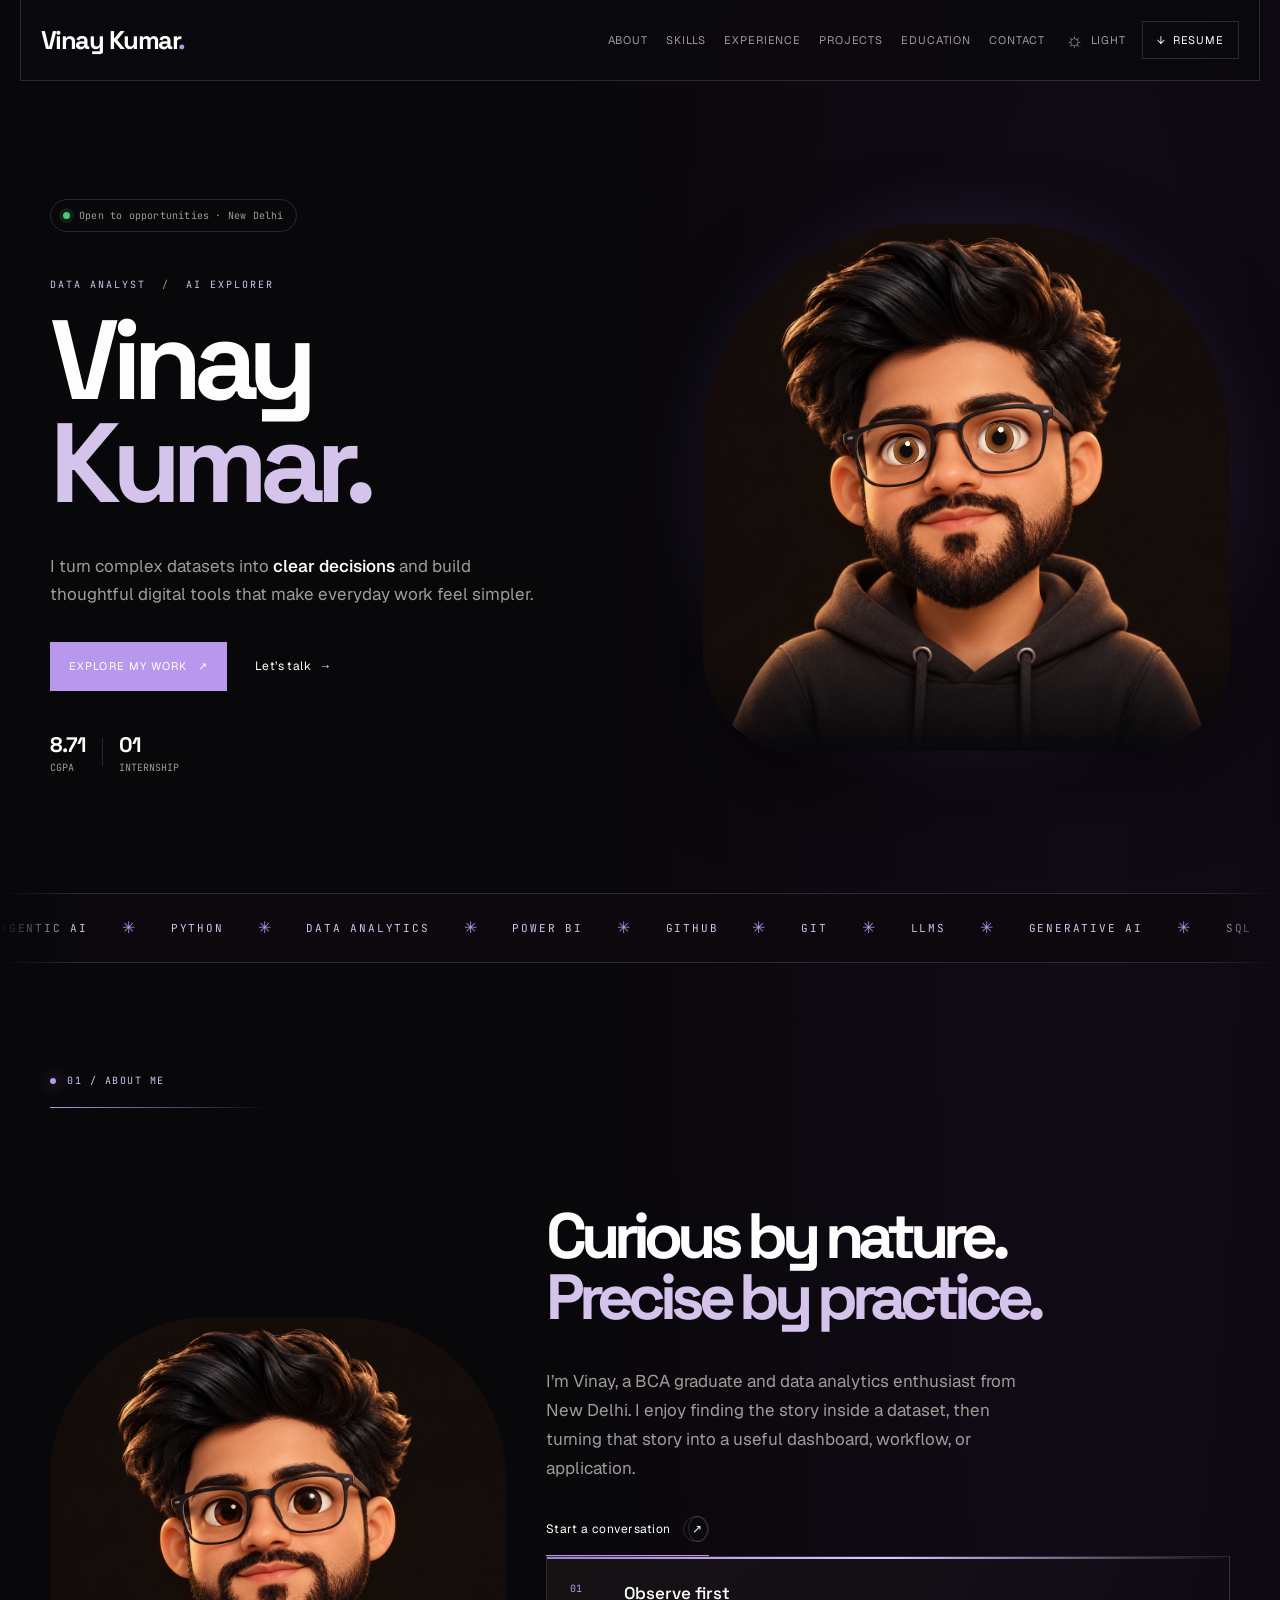
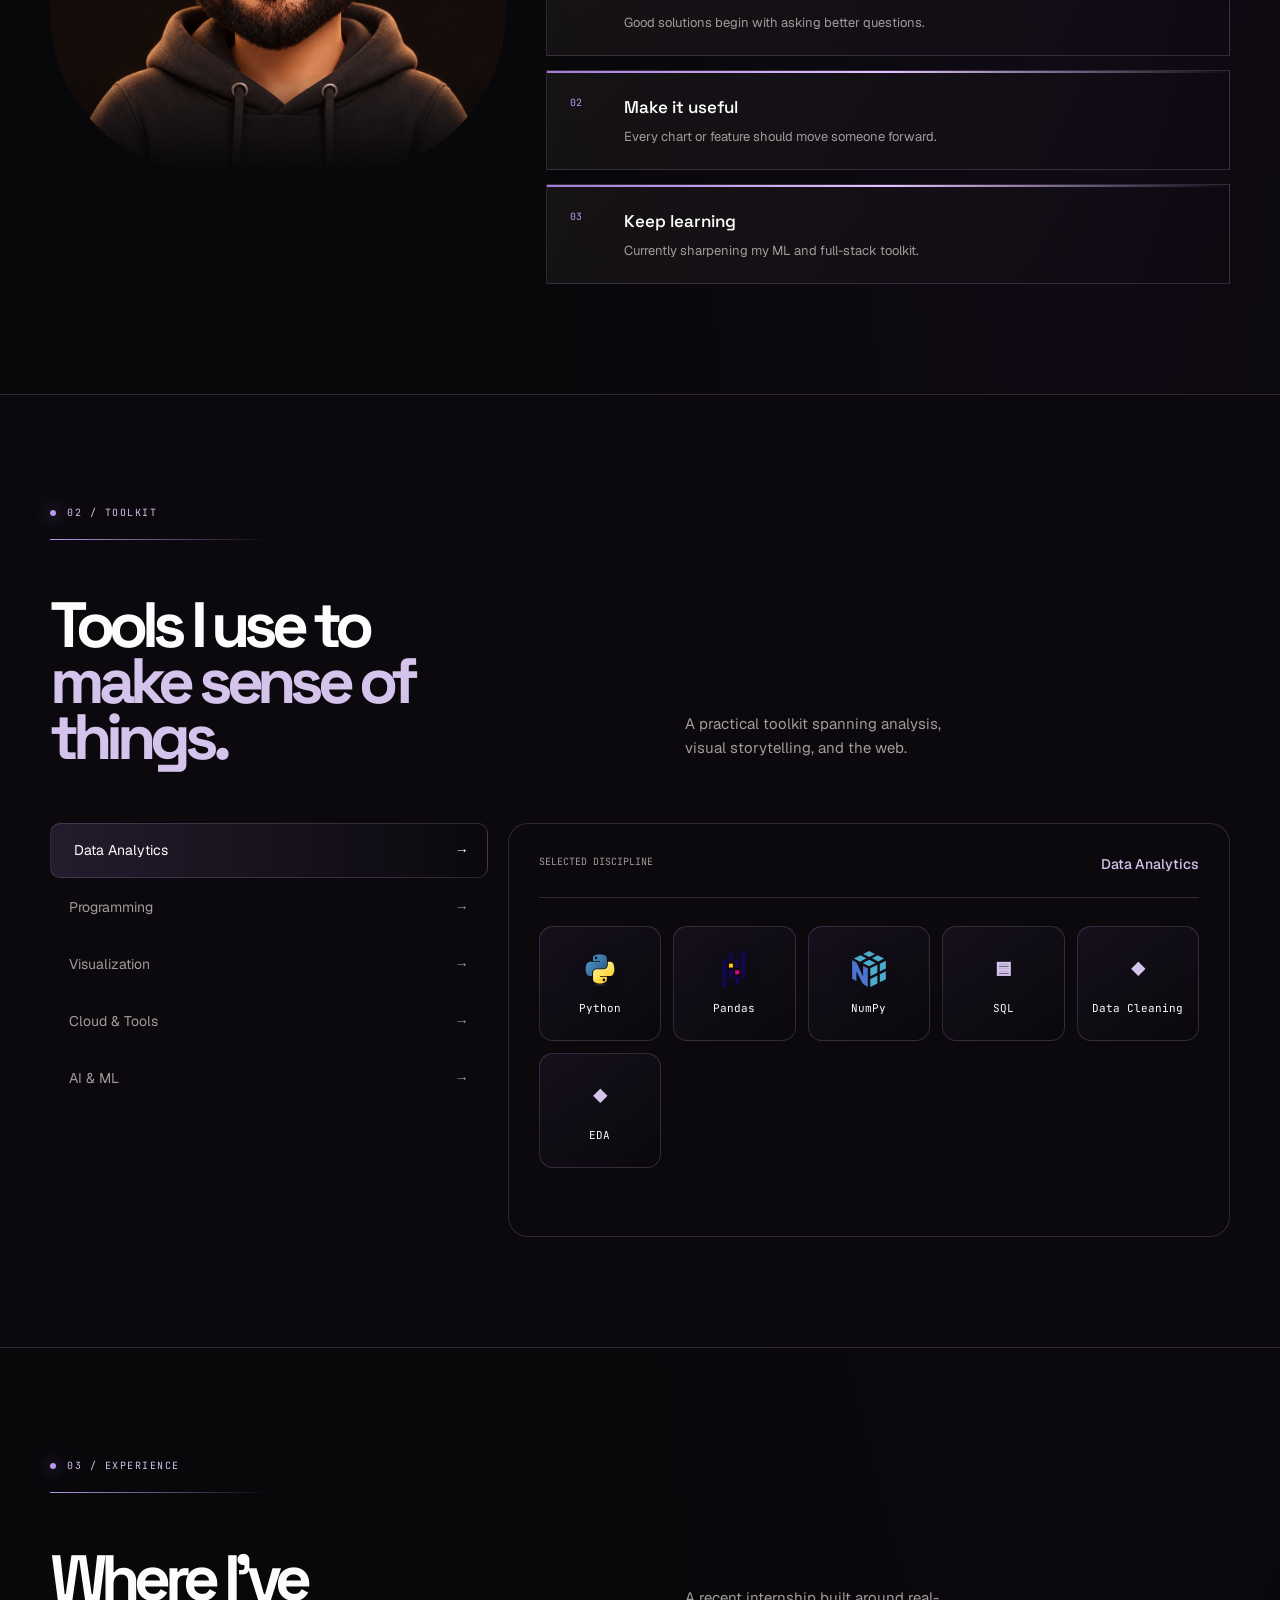
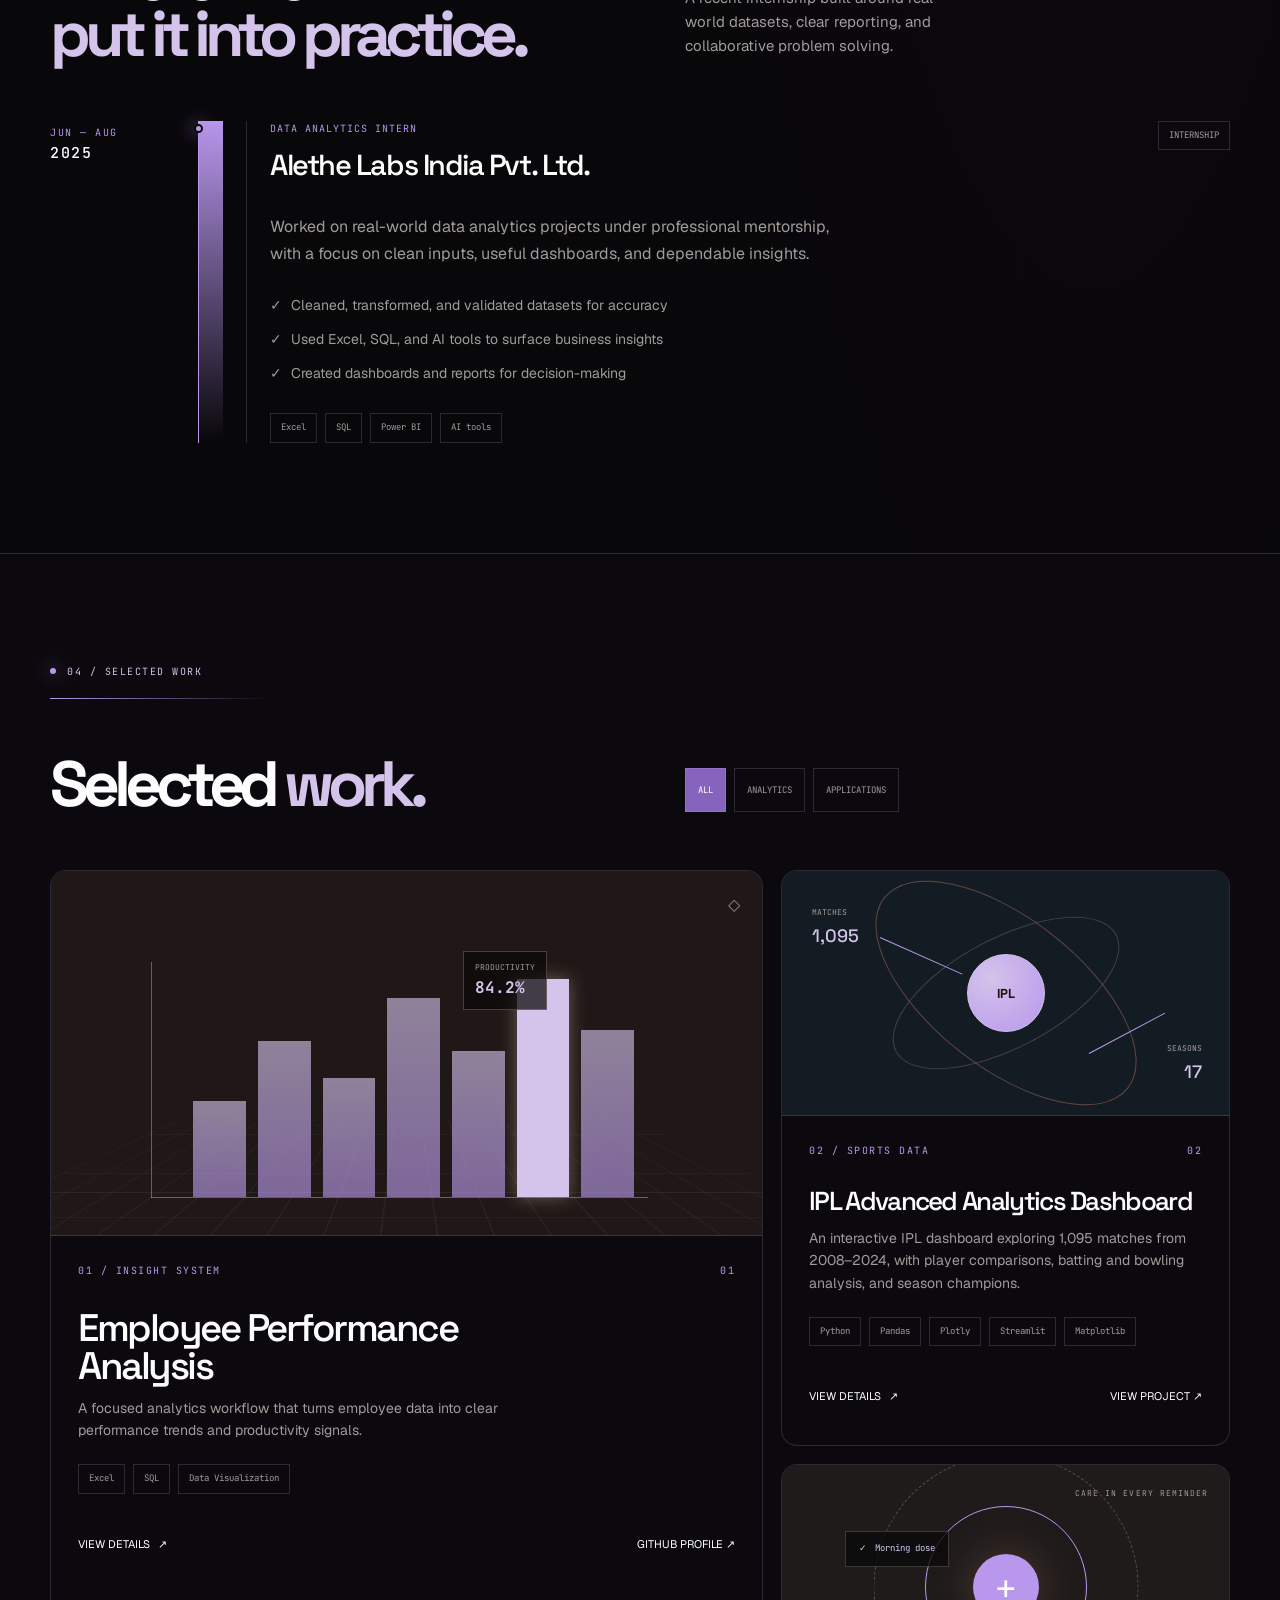
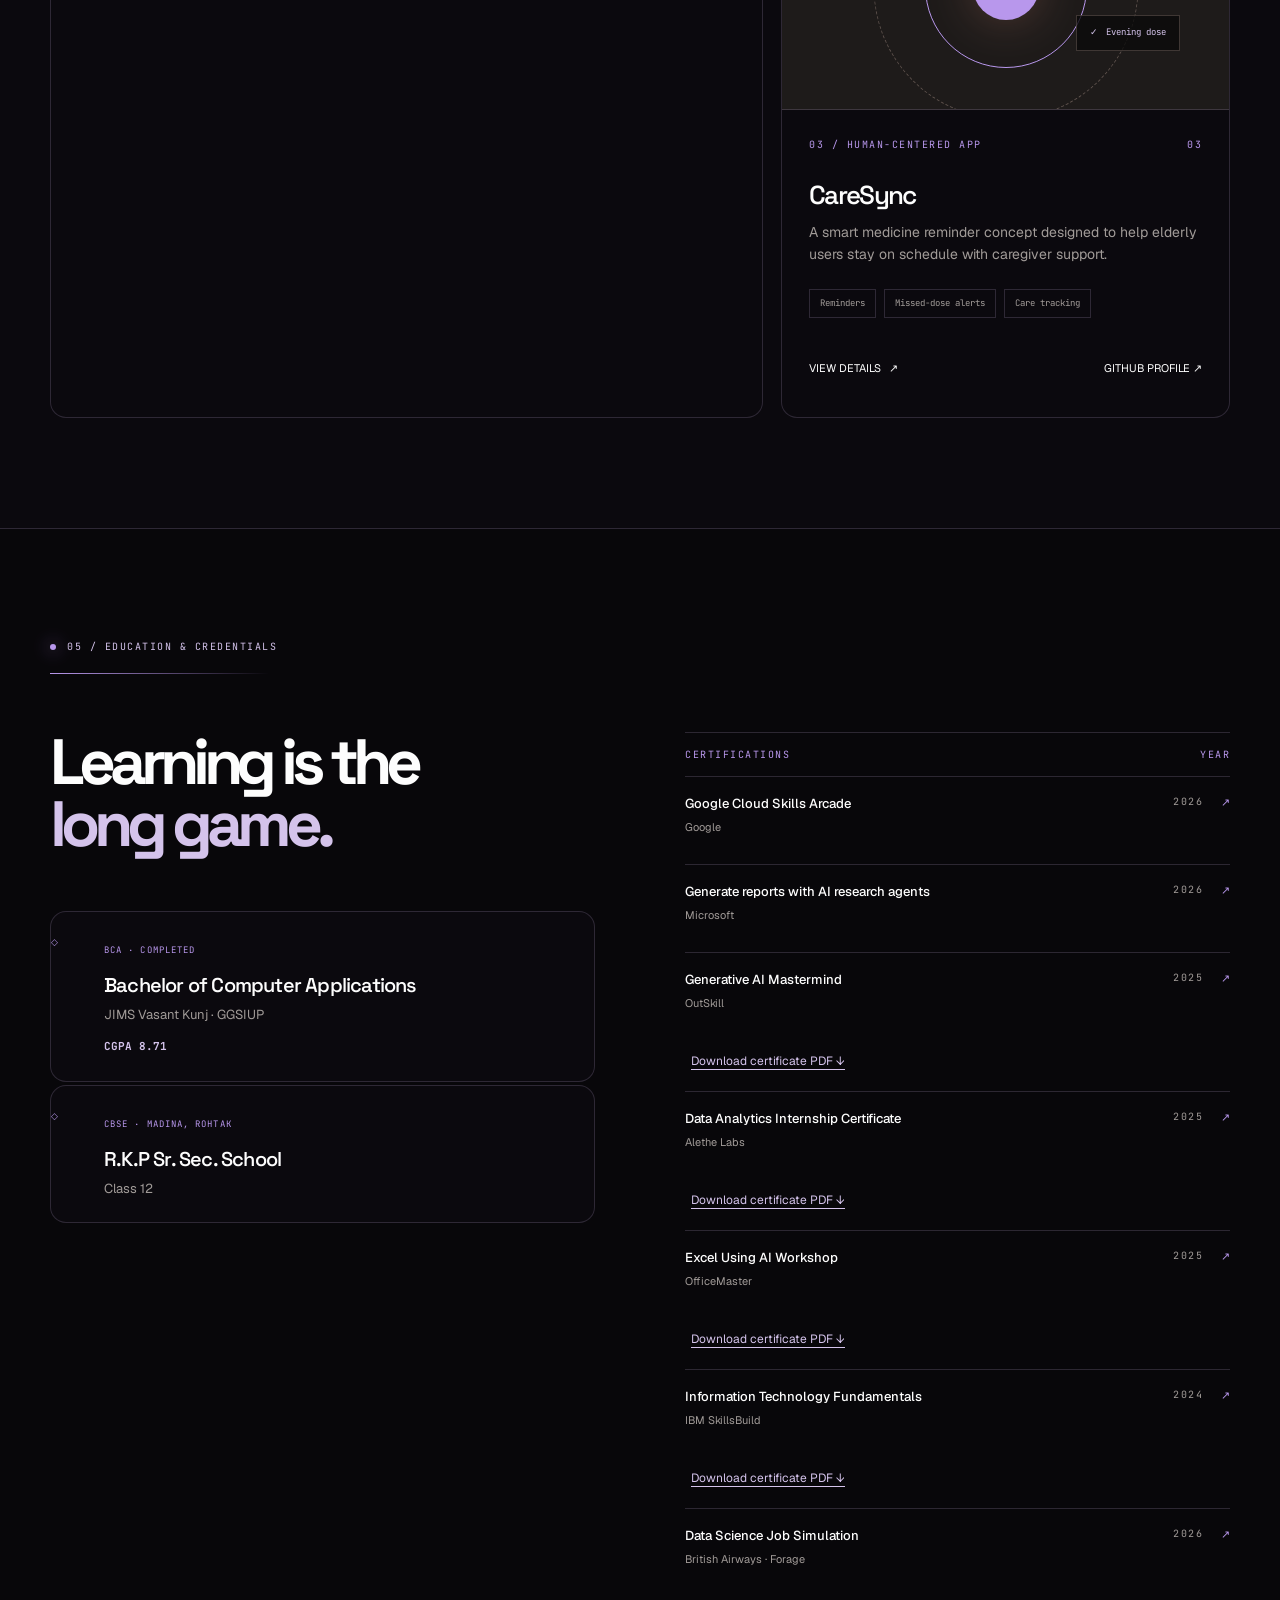
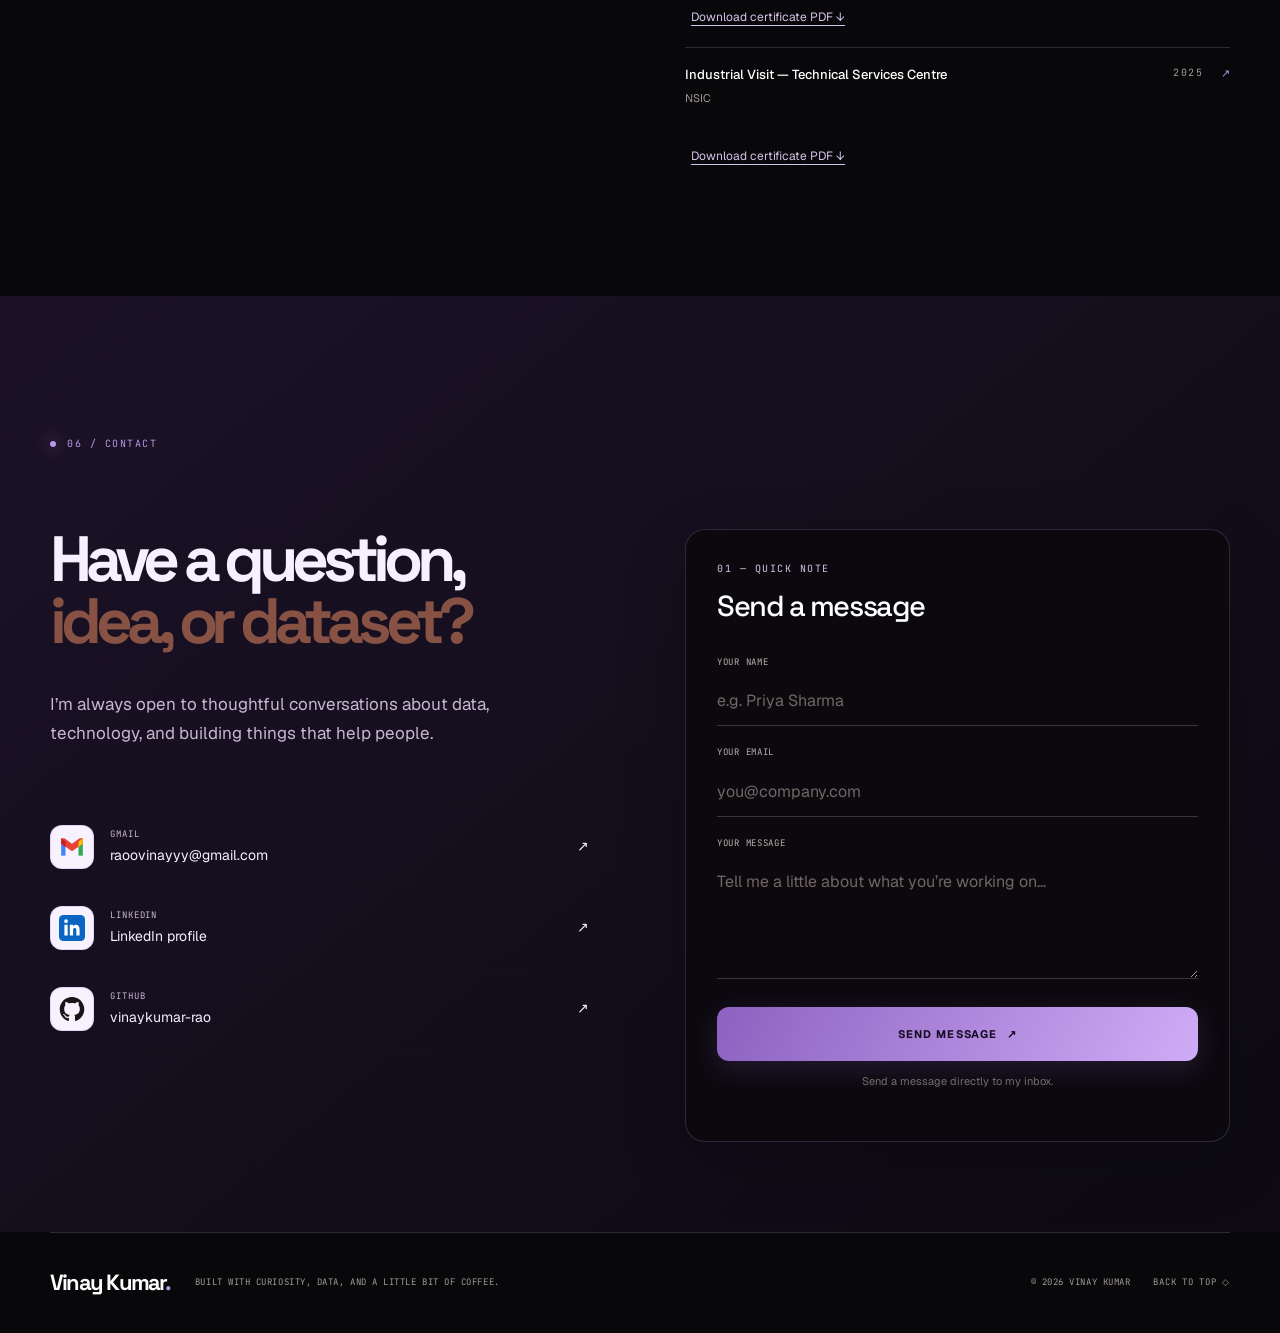
==== index.html @ 3eb0211f "Update resume link to new file name" ====
<!doctype html>
<html lang="en" class="dark">
  <head>
    <meta charset="utf-8" />
    <meta name="viewport" content="width=device-width,initial-scale=1" />
    <title>Vinay Kumar Portfolio</title>
    <meta property="og:title" content="Vinay Kumar Portfolio" />
    <meta property="og:site_name" content="Vinay Kumar Portfolio" />
   <meta
        name="description"
        content="Explore Vinay Kumar's portfolio, featuring data analytics projects, Python, Power BI, AI skills, certifications, and a completed BCA degree."
/>
<meta
  property="og:description"
  content="Explore Vinay Kumar's portfolio, featuring data analytics projects, Python, Power BI, AI skills, certifications, and a completed BCA degree."
/>
    <link rel="icon" href="assets/favicon.svg" type="image/svg+xml" />
    <link rel="stylesheet" href="styles.css" />
    <link rel="stylesheet" href="updates.css" />
    <script src="script.js" defer></script>
  <link rel="stylesheet" href="motion.css" /><script src="motion.js" defer></script></head>
  <body>
    <div class="portfolio-shell" data-testid="portfolio-page">
      <header class="site-header" data-testid="site-header">
        <button class="brand-mark" data-testid="brand-home-button" aria-label="Go to home">
          Vinay Kumar<span>.</span>
        </button>
        <nav class="desktop-nav" data-testid="primary-navigation" aria-label="Primary navigation">
          <button data-testid="nav-about-link">About</button
          ><button data-testid="nav-skills-link">Skills</button
          ><button data-testid="nav-experience-link">Experience</button
          ><button data-testid="nav-projects-link">Projects</button
          ><button data-testid="nav-education-link">Education</button
          ><button data-testid="nav-contact-link">Contact</button>
        </nav>
        <div class="header-actions" data-testid="header-actions">
          <button
            class="theme-toggle"
            data-testid="theme-toggle-button"
            aria-label="Toggle color theme"
          >
            <span size="16" aria-hidden="true">☼</span><span>Light</span></button
          ><a
            class="header-resume"
            href="assets/vinaykumarresume.pdf"
            target="_blank"
            rel="noreferrer"
            data-testid="header-resume-link"
            ><span size="15" aria-hidden="true">↓</span> Resume</a
          ><button
            class="mobile-menu-button"
            data-testid="mobile-menu-toggle"
            aria-label="Toggle menu"
          >
            <span aria-hidden="true">☰</span>
          </button>
        </div>
      </header>
      <main>
        <section id="home" class="hero-section page-container" data-testid="hero-section">
          <div class="hero-copy">
            <div class="availability-pill" data-testid="hero-availability-status">
              <span></span> Open to opportunities · New Delhi
            </div>
            <p class="hero-kicker" data-testid="hero-kicker">
              DATA ANALYST <span>/</span> AI EXPLORER
            </p>
            <h1 data-testid="hero-name-heading">Vinay<br /><em>Kumar.</em></h1>
            <p class="hero-intro" data-testid="hero-intro">
              I turn complex datasets into <strong>clear decisions</strong> and build thoughtful
              digital tools that make everyday work feel simpler.
            </p>
            <div class="hero-cta-row" data-testid="hero-actions">
              <button class="button button--accent" data-testid="hero-projects-button">
                Explore my work <span size="17" aria-hidden="true">↗</span></button
              ><button class="text-link" data-testid="hero-contact-button">
                Let’s talk <span size="16" aria-hidden="true">→</span>
              </button>
            </div>
            <div class="hero-proof" data-testid="hero-proof-points">
              <span><strong>8.71</strong> CGPA</span><i></i
              ><span><strong>01</strong> internship</span>
            </div>
          </div>
          <div class="hero-portrait-wrap" data-testid="hero-portrait-wrap">
            <div class="portrait-glow"></div>
            <div class="portrait-frame">
              <img
                src="assets/vinay-avatar.png"
                alt="Vinay Kumar, illustrated as a cap-free 3D avatar" fetchpriority="high" width="1254" height="1254"
                data-testid="hero-portrait-image"
              />
            </div>
            
          </div>
        </section>
        <div class="marquee-strip" aria-label="Skills" data-testid="capability-marquee">
          <div class="marquee-track"><div class="marquee-group"><span>Agentic AI</span><i aria-hidden="true">✳</i><span>Python</span><i aria-hidden="true">✳</i><span>Data Analytics</span><i aria-hidden="true">✳</i><span>Power BI</span><i aria-hidden="true">✳</i><span>GitHub</span><i aria-hidden="true">✳</i><span>Git</span><i aria-hidden="true">✳</i><span>LLMs</span><i aria-hidden="true">✳</i><span>Generative AI</span><i aria-hidden="true">✳</i><span>SQL</span><i aria-hidden="true">✳</i><span>Pandas</span><i aria-hidden="true">✳</i><span>NumPy</span><i aria-hidden="true">✳</i><span>Excel</span><i aria-hidden="true">✳</i><span>Machine Learning</span><i aria-hidden="true">✳</i><span>AI Automation</span><i aria-hidden="true">✳</i><span>JavaScript</span><i aria-hidden="true">✳</i></div><div class="marquee-group" aria-hidden="true"><span>Agentic AI</span><i aria-hidden="true">✳</i><span>Python</span><i aria-hidden="true">✳</i><span>Data Analytics</span><i aria-hidden="true">✳</i><span>Power BI</span><i aria-hidden="true">✳</i><span>GitHub</span><i aria-hidden="true">✳</i><span>Git</span><i aria-hidden="true">✳</i><span>LLMs</span><i aria-hidden="true">✳</i><span>Generative AI</span><i aria-hidden="true">✳</i><span>SQL</span><i aria-hidden="true">✳</i><span>Pandas</span><i aria-hidden="true">✳</i><span>NumPy</span><i aria-hidden="true">✳</i><span>Excel</span><i aria-hidden="true">✳</i><span>Machine Learning</span><i aria-hidden="true">✳</i><span>AI Automation</span><i aria-hidden="true">✳</i><span>JavaScript</span><i aria-hidden="true">✳</i></div></div>
        </div>
        <section id="about" class="content-section page-container" data-testid="about-section">
          <div class="section-label" data-testid="about-section-label">
            <span class="section-label__dot"></span><span>01 / About me</span>
          </div>
          <div class="about-avatar" aria-hidden="true"><img src="assets/vinay-avatar.png" alt="" loading="lazy" width="1254" height="1254" /></div><div class="about-layout">
            <div class="about-lead">
              <h2 data-testid="about-heading">
                Curious by nature.<br /><em>Precise by practice.</em>
              </h2>
              <p data-testid="about-summary">
                I’m Vinay, a BCA graduate and data analytics enthusiast from New Delhi. I enjoy
                finding the story inside a dataset, then turning that story into a useful dashboard,
                workflow, or application.
              </p>
              <button class="arrow-link" data-testid="about-contact-link">
                Start a conversation <span><span size="16" aria-hidden="true">↗</span></span>
              </button>
            </div>
            <div class="about-notes" data-testid="about-facts">
              <div class="note-card">
                <span>01</span><strong>Observe first</strong>
                <p>Good solutions begin with asking better questions.</p>
              </div>
              <div class="note-card">
                <span>02</span><strong>Make it useful</strong>
                <p>Every chart or feature should move someone forward.</p>
              </div>
              <div class="note-card">
                <span>03</span><strong>Keep learning</strong>
                <p>Currently sharpening my ML and full-stack toolkit.</p>
              </div>
            </div>
          </div>
        </section>
        <section id="skills" class="content-section skills-section" data-testid="skills-section">
          <div class="page-container">
            <div class="section-label" data-testid="skills-section-label">
              <span class="section-label__dot"></span><span>02 / Toolkit</span>
            </div>
            <div class="section-heading-row">
              <h2 data-testid="skills-heading">
                Tools I use to<br /><em>make sense of things.</em>
              </h2>
              <p data-testid="skills-description">
                A practical toolkit spanning analysis, visual storytelling, and the web.
              </p>
            </div>
            <div class="skills-layout">
              <div
                class="skill-tabs"
                role="tablist"
                aria-label="Skill categories"
                data-testid="skill-category-tabs"
              >
                <button
                  class="is-active"
                  data-testid="skill-tab-data-analytics"
                  role="tab"
                  aria-selected="true"
                >
                  Data Analytics<span size="15" aria-hidden="true">→</span></button
                ><button class="" data-testid="skill-tab-programming" role="tab">
                  Programming<span size="15" aria-hidden="true">→</span></button
                ><button class="" data-testid="skill-tab-visualization" role="tab">
                  Visualization<span size="15" aria-hidden="true">→</span></button
                ><button class="" data-testid="skill-tab-cloud-and-tools" role="tab">
                  Cloud & Tools<span size="15" aria-hidden="true">→</span></button
                ><button class="" data-testid="skill-tab-ai-and-ml" role="tab">
                  AI & ML<span size="15" aria-hidden="true">→</span>
                </button>
              </div>
              <div class="skill-cloud" data-testid="active-skill-list">
                <div class="skill-cloud__header">
                  <span>Selected discipline</span><strong>Data Analytics</strong>
                </div>
                <div class="skill-tags">
                  <span data-testid="skill-tag-python">Python</span
                  ><span data-testid="skill-tag-pandas">Pandas</span
                  ><span data-testid="skill-tag-numpy">NumPy</span
                  ><span data-testid="skill-tag-sql">SQL</span
                  ><span data-testid="skill-tag-data-cleaning">Data Cleaning</span
                  ><span data-testid="skill-tag-eda">EDA</span>
                </div>
              </div>
            </div>
          </div>
        </section>
        <section
          id="experience"
          class="content-section page-container"
          data-testid="experience-section"
        >
          <div class="section-label" data-testid="experience-section-label">
            <span class="section-label__dot"></span><span>03 / Experience</span>
          </div>
          <div class="section-heading-row">
            <h2 data-testid="experience-heading">Where I’ve<br /><em>put it into practice.</em></h2>
            <p data-testid="experience-description">
              A recent internship built around real-world datasets, clear reporting, and
              collaborative problem solving.
            </p>
          </div>
          <div class="experience-item" data-testid="experience-item">
            <div class="experience-date">JUN — AUG<br /><strong>2025</strong></div>
            <div class="experience-marker"><span></span></div>
            <div class="experience-content">
              <div class="experience-title">
                <div>
                  <p>Data Analytics Intern</p>
                  <h3 data-testid="experience-role">Alethe Labs India Pvt. Ltd.</h3>
                </div>
                <span class="experience-badge">Internship</span>
              </div>
              <p data-testid="experience-summary">
                Worked on real-world data analytics projects under professional mentorship, with a
                focus on clean inputs, useful dashboards, and dependable insights.
              </p>
              <ul data-testid="experience-highlights">
                <li>
                  <span size="15" aria-hidden="true">✓</span> Cleaned, transformed, and validated
                  datasets for accuracy
                </li>
                <li>
                  <span size="15" aria-hidden="true">✓</span> Used Excel, SQL, and AI tools to
                  surface business insights
                </li>
                <li>
                  <span size="15" aria-hidden="true">✓</span> Created dashboards and reports for
                  decision-making
                </li>
              </ul>
              <div class="tag-row" data-testid="experience-tools">
                <span>Excel</span><span>SQL</span><span>Power BI</span><span>AI tools</span>
              </div>
            </div>
          </div>
        </section>
        <section
          id="projects"
          class="content-section projects-section"
          data-testid="projects-section"
        >
          <div class="page-container">
            <div class="section-label" data-testid="projects-section-label">
              <span class="section-label__dot"></span><span>04 / Selected work</span>
            </div>
            <div class="section-heading-row">
              <h2 data-testid="projects-heading">Selected <em>work.</em></h2>
              <div
                class="filter-row"
                role="tablist"
                aria-label="Project filters"
                data-testid="project-filter-tabs"
              >
                <button
                  class="is-active"
                  data-testid="project-filter-all"
                  role="tab"
                  aria-selected="true"
                >
                  All</button
                ><button class="" data-testid="project-filter-analytics" role="tab">
                  Analytics</button
                ><button class="" data-testid="project-filter-applications" role="tab">
                  Applications
                </button>
              </div>
            </div>
            <div class="projects-grid">
              <article
                layout=""
                class="project-card project-card--employee project-card--featured"
                data-testid="project-card-01"
              >
                <div
                  class="project-visual project-visual--employee"
                  data-testid="employee-analysis-visual"
                >
                  <div class="visual-grid"></div>
                  <div class="visual-axis visual-axis--y"></div>
                  <div class="visual-axis visual-axis--x"></div>
                  <div class="bar-chart">
                    <i style="height: 42%" class=""></i><i style="height: 68%" class=""></i
                    ><i style="height: 52%" class=""></i><i style="height: 87%" class=""></i
                    ><i style="height: 64%" class=""></i
                    ><i style="height: 95%" class="is-active"></i
                    ><i style="height: 73%" class=""></i>
                  </div>
                  <div class="visual-tooltip"><span>productivity</span><strong>84.2%</strong></div>
                  <span class="visual-corner-icon" aria-hidden="true">◇</span>
                </div>
                <div class="project-content">
                  <div class="project-meta"><span>01 / INSIGHT SYSTEM</span><span>01</span></div>
                  <h3 data-testid="project-title-01">Employee Performance Analysis</h3>
                  <p data-testid="project-description-01">
                    A focused analytics workflow that turns employee data into clear performance
                    trends and productivity signals.
                  </p>
                  <div class="tag-row" data-testid="project-tags-01">
                    <span>Excel</span><span>SQL</span><span>Data Visualization</span>
                  </div>
                  <div class="project-actions">
                    <button class="project-link" data-testid="project-details-button-01">
                      View details <span size="16" aria-hidden="true">↗</span></button
                    ><a
                      class="project-link"
                      href="https://github.com/vinaykumar-raoin"
                      target="_blank"
                      rel="noopener noreferrer"
                      >GitHub profile ↗</a
                    >
                  </div>
                </div>
              </article>
              <article
                layout=""
                class="project-card project-card--ipl"
                data-testid="project-card-02"
              >
                <div class="project-visual project-visual--ipl" data-testid="ipl-dashboard-visual">
                  <div class="ipl-orbit ipl-orbit--one"></div>
                  <div class="ipl-orbit ipl-orbit--two"></div>
                  <div class="ipl-ball">IPL</div>
                  <div class="ipl-stat ipl-stat--top">
                    <span>MATCHES</span><b>1,095</b>
                  </div>
                  <div class="ipl-stat ipl-stat--bottom">
                    <span>SEASONS</span><b>17</b>
                  </div>
                  <span class="ipl-line ipl-line--one"></span
                  ><span class="ipl-line ipl-line--two"></span>
                </div>
                <div class="project-content">
                  <div class="project-meta"><span>02 / SPORTS DATA</span><span>02</span></div>
                  <h3 data-testid="project-title-02">IPL Advanced Analytics Dashboard</h3>
                                    <p data-testid="project-description-02">
                    An interactive IPL dashboard exploring 1,095 matches from
                    2008–2024, with player comparisons, batting and bowling
                    analysis, and season champions.
                  </p>
                  <div class="tag-row" data-testid="project-tags-02">
                    <span>Python</span>
                    <span>Pandas</span>
                    <span>Plotly</span>
                    <span>Streamlit</span>
                    <span>Matplotlib</span>
                  </div>
                  <div class="project-actions">
                    <button
                      class="project-link"
                      data-testid="project-details-button-02"
                    >
                      View details <span aria-hidden="true">↗</span>
                    </button>
                    <a
                      class="project-link"
                      href="https://ipl-analytic-dashboard-jdwd7dmq5ppybnrnmfynfp.streamlit.app/"
                      target="_blank"
                      rel="noopener noreferrer"
                    >
                      View project ↗
                    </a>
                  </div>
                  </div>
              </article>
              <article
                layout=""
                class="project-card project-card--caresync"
                data-testid="project-card-03"
              >
                <div class="project-visual project-visual--caresync" data-testid="caresync-visual">
                  <div class="care-ring care-ring--outer"></div>
                  <div class="care-ring care-ring--inner"></div>
                  <div class="care-pill">
                    <span size="18" strokeWidth="3" aria-hidden="true">✓</span
                    ><span>Morning dose</span>
                  </div>
                  <div class="care-pill care-pill--second">
                    <span size="18" strokeWidth="3" aria-hidden="true">✓</span
                    ><span>Evening dose</span>
                  </div>
                  <div class="care-heart">+</div>
                  <span class="care-caption">care in every reminder</span>
                </div>
                <div class="project-content">
                  <div class="project-meta">
                    <span>03 / HUMAN-CENTERED APP</span><span>03</span>
                  </div>
                  <h3 data-testid="project-title-03">CareSync</h3>
                  <p data-testid="project-description-03">
                    A smart medicine reminder concept designed to help elderly users stay on
                    schedule with caregiver support.
                  </p>
                  <div class="tag-row" data-testid="project-tags-03">
                    <span>Reminders</span><span>Missed-dose alerts</span><span>Care tracking</span>
                  </div>
                  <div class="project-actions">
                    <button class="project-link" data-testid="project-details-button-03">
                      View details <span size="16" aria-hidden="true">↗</span></button
                    ><a
                      class="project-link"
                      href="https://github.com/vinaykumar-raoin"
                      target="_blank"
                      rel="noopener noreferrer"
                      >GitHub profile ↗</a
                    >
                  </div>
                </div>
              </article>
            </div>
          </div>
        </section>
        <section
          id="education"
          class="content-section page-container"
          data-testid="education-section"
        >
          <div class="section-label" data-testid="education-section-label">
            <span class="section-label__dot"></span><span>05 / Education & credentials</span>
          </div>
          <div class="education-layout">
            <div>
              <h2 data-testid="education-heading">Learning is the<br /><em>long game.</em></h2>
              <div class="education-card" data-testid="education-card">
                <span size="25" aria-hidden="true">◇</span>
                <div>
                  <span>BCA · COMPLETED</span>
                  <h3>Bachelor of Computer Applications</h3>
                  <p>JIMS Vasant Kunj · GGSIUP</p>
                  <strong>CGPA 8.71</strong>
                </div>
              </div>
              <div class="education-card education-card--school" data-testid="school-card">
                <span size="20" aria-hidden="true">◇</span>
                <div>
                  <span>CBSE · MADINA, ROHTAK</span>
                  <h3>R.K.P Sr. Sec. School</h3>
                  <p>Class 12</p>
                </div>
              </div>
            </div>
            <div class="certifications" data-testid="certifications-list">
              <div class="certifications-heading"><span>Certifications</span><span>Year</span></div>
              <a
                class="certification-row"
                data-testid="certification-2026-google-cloud-skills-arcade"
                href="https://www.skills.google/public_profiles/336349b6-4f80-4316-b5c3-5b4c0ec5d795/badges/24257101"
                target="_blank"
                rel="noopener noreferrer"
                ><div><strong>Google Cloud Skills Arcade</strong><span>Google</span></div>
                <time>2026</time><span aria-hidden="true">↗</span></a
              ><a
                class="certification-row"
                data-testid="certification-2026-generate-reports-with-ai-research-agents"
                href="https://learn.microsoft.com/api/credentials/share/en-in/VinayKumar-0509/11AA3CEFEB3701FB?sharingId=68BECC2D4AD1C259"
                target="_blank"
                rel="noopener noreferrer"
                ><div>
                  <strong>Generate reports with AI research agents</strong><span>Microsoft</span>
                </div>
                <time>2026</time><span aria-hidden="true">↗</span></a
              ><a
                class="certification-row"
                data-testid="certification-2025-generative-ai-mastermind"
                href="assets/generative-ai.pdf"
                target="_blank"
                rel="noopener noreferrer"
                ><div><strong>Generative AI Mastermind</strong><span>OutSkill</span></div>
                <time>2025</time><span aria-hidden="true">↗</span></a
              ><a
                class="certification-row"
                data-testid="certification-2025-data-analytics-internship-certificate"
                href="assets/alethe-labs-internship.pdf"
                target="_blank"
                rel="noopener noreferrer"
                ><div>
                  <strong>Data Analytics Internship Certificate</strong><span>Alethe Labs</span>
                </div>
                <time>2025</time><span aria-hidden="true">↗</span></a
              ><a
                class="certification-row"
                data-testid="certification-2025-excel-using-ai-workshop"
                href="assets/excel-using-ai.pdf"
                target="_blank"
                rel="noopener noreferrer"
                ><div><strong>Excel Using AI Workshop</strong><span>OfficeMaster</span></div>
                <time>2025</time><span aria-hidden="true">↗</span></a
              ><a
                class="certification-row"
                data-testid="certification-2024-information-technology-fundamentals"
                href="assets/ibm-it-fundamentals.pdf"
                target="_blank"
                rel="noopener noreferrer"
                ><div>
                  <strong>Information Technology Fundamentals</strong><span>IBM SkillsBuild</span>
                </div>
                <time>2024</time><span aria-hidden="true">↗</span></a
              ><a
                class="certification-row"
                href="assets/british-airways.pdf"
                target="_blank"
                rel="noopener noreferrer"
                ><div>
                  <strong>Data Science Job Simulation</strong><span>British Airways · Forage</span>
                </div>
                <time>2026</time><span aria-hidden="true">↗</span></a
              ><a
                class="certification-row"
                href="assets/nsic-industrial-visit.pdf"
                target="_blank"
                rel="noopener noreferrer"
                ><div>
                  <strong>Industrial Visit — Technical Services Centre</strong><span>NSIC</span>
                </div>
                <time>2025</time><span aria-hidden="true">↗</span></a
              >
            </div>
          </div>
        </section>
        <section id="contact" class="contact-section" data-testid="contact-section">
          <div class="page-container">
            <div class="section-label" data-testid="contact-section-label">
              <span class="section-label__dot"></span><span>06 / Contact</span>
            </div>
            <div class="contact-layout">
              <div class="contact-copy">
                <h2 data-testid="contact-heading">
                  Have a question,<br /><em>idea, or dataset?</em>
                </h2>
                <p data-testid="contact-description">
                  I’m always open to thoughtful conversations about data, technology, and building
                  things that help people.
                </p>
                <div class="contact-links" data-testid="contact-links">
                  <a href="mailto:raoovinayyy@gmail.com" data-testid="contact-email-link"
                    ><span class="contact-icon"><svg class="contact-brand" viewBox="0 0 24 24" aria-hidden="true"><path fill="#4285f4" d="M2 6h4v14H2z"/><path fill="#34a853" d="M18 6h4v14h-4z"/><path fill="#ea4335" d="M2 4h3l7 5 7-5h3v5l-10 7L2 9z"/><path fill="#fbbc04" d="M18 7l4-3v5l-4 3z"/><path fill="#c5221f" d="M2 4l4 3v5L2 9z"/></svg></span><span><small>Gmail</small>raoovinayyy@gmail.com</span
                    ><span size="16" aria-hidden="true">↗</span></a
                  ><a
                    href="https://linkedin.com/in/vinaykumar-raoo/"
                    target="_blank"
                    rel="noreferrer"
                    data-testid="contact-linkedin-link"
                    ><span class="contact-icon"><svg class="contact-brand" viewBox="0 0 24 24" aria-hidden="true"><rect width="24" height="24" rx="4" fill="#0a66c2"/><path fill="white" d="M5 9h3v10H5zm1.5-5a1.7 1.7 0 1 0 0 3.4 1.7 1.7 0 0 0 0-3.4M10 9h3v1.4c1-2 6-2.5 6 2.7V19h-3v-5.2c0-2.4-3-2.2-3 0V19h-3z"/></svg></span><span><small>LinkedIn</small>LinkedIn profile</span
                    ><span size="16" aria-hidden="true">↗</span></a
                  ><a
                    href="https://github.com/vinaykumar-rao"
                    target="_blank"
                    rel="noopener noreferrer"
                    data-testid="contact-github-link"
                    ><span class="contact-icon"><img class="contact-brand contact-brand--github" src="assets/icons/github.svg" width="26" height="26" alt="" /></span><span><small>GitHub</small>vinaykumar-rao</span
                    ><span aria-hidden="true">↗</span></a
                  >
                </div>
              </div>
              <form
                action="https://formsubmit.co/raoovinayyy@gmail.com"
                method="POST"
                class="contact-form"
                data-testid="contact-form"
              >
                <div class="form-heading">
                  <span>01 — Quick note</span><strong>Send a message</strong>
                </div>
                <label for="contact-name"
                  >Your name<input
                    id="contact-name"
                    name="name"
                    required
                    maxlength="100"
                    value=""
                    placeholder="e.g. Priya Sharma"
                    data-testid="contact-name-input" /></label
                ><label for="contact-email"
                  >Your email<input
                    id="contact-email"
                    name="email"
                    required
                    maxlength="254"
                    type="email"
                    value=""
                    placeholder="you@company.com"
                    data-testid="contact-email-input" /></label
                ><label for="contact-message"
                  >Your message<textarea
                    id="contact-message"
                    name="message"
                    required
                    maxlength="5000"
                    value=""
                    placeholder="Tell me a little about what you’re working on..."
                    rows="4"
                    data-testid="contact-message-input"
                  ></textarea></label
                ><button
                  class="button button--light form-submit"
                  type="submit"
                  data-testid="contact-submit-button"
                >
                  Send message <span size="17" aria-hidden="true">↗</span>
                </button>
                <p class="form-note" data-testid="contact-form-note">
                  Send a message directly to my inbox.
                </p>
                <input
                  type="text"
                  name="_honey"
                  class="honey"
                  tabindex="-1"
                  autocomplete="off"
                  aria-hidden="true"
                /><input type="hidden" name="_subject" value="New portfolio enquiry" />
                <p id="form-status" role="status" aria-live="polite"></p>
              </form>
            </div>
          </div>
        </section>
      </main>
      <footer class="site-footer page-container" data-testid="site-footer">
        <div class="footer-brand" data-testid="footer-brand">Vinay Kumar<span>.</span></div>
        <p data-testid="footer-note">Built with curiosity, data, and a little bit of coffee.</p>
        <div class="footer-right">
          <span data-testid="footer-copyright">© 2026 Vinay Kumar</span
          ><button data-testid="footer-back-to-top">
            Back to top <span size="15" class="rotate-180" aria-hidden="true">◇</span>
          </button>
        </div>
      </footer>
    </div>
    <dialog id="project-dialog" aria-labelledby="dialog-title">
      <button class="dialog-close" aria-label="Close project details">×</button>
      <p class="section-label">PROJECT DETAILS</p>
      <h2 id="dialog-title"></h2>
      <p id="dialog-description"></p>
      <ul id="dialog-points"></ul>
      <a
        class="button button--accent"
        href="https://github.com/vinaykumar-raoin"
        target="_blank"
        rel="noopener noreferrer"
        >GitHub profile ↗</a
      >
    </dialog>
    <dialog
      id="submission-dialog"
      class="submission-dialog"
      aria-labelledby="submission-title"
      aria-describedby="submission-description"
    >
      <button
        id="submission-close"
        class="submission-close"
        type="button"
        aria-label="Close confirmation"
      >
        ×
      </button>
      <div class="submission-check" aria-hidden="true">✓</div>
      <p class="submission-eyebrow">MESSAGE RECEIVED</p>
      <h2 id="submission-title">Form submitted<br />successfully.</h2>
      <p id="submission-description">Vinay will contact you soon.</p>
      <button id="submission-done" class="submission-done" type="button" autofocus>
        Back to portfolio <span aria-hidden="true">↗</span>
      </button>
    </dialog>
  </body>
</html>
---- updates.css ----
html {
  scroll-behavior: smooth;
}
body {
  margin: 0;
}
*,
*::before,
*::after {
  box-sizing: border-box;
}
button,
a,
input,
textarea {
  -webkit-tap-highlight-color: transparent;
}
button,
a {
  touch-action: manipulation;
}
button {
  min-height: 44px;
}
a:focus-visible,
button:focus-visible,
input:focus-visible,
textarea:focus-visible {
  outline: 2px solid #c99986;
  outline-offset: 5px;
}
img {
  max-width: 100%;
  height: auto;
}
.brand-mark {
  font-size: clamp(19px, 2vw, 26px);
  white-space: nowrap;
  letter-spacing: -0.06em;
}
.desktop-nav {
  gap: 18px;
  margin-right: 20px;
}
.certification-row {
  display: flex;
  gap: 18px;
  color: inherit;
  text-decoration: none;
  min-height: 88px;
}
.certification-row > div {
  flex: 1;
  min-width: 0;
}
.certification-row > span:last-child {
  color: var(--clay);
}
.certification-row:hover strong {
  text-decoration: underline;
  text-underline-offset: 4px;
}
.certification-row strong {
  overflow-wrap: anywhere;
}
.project-link {
  display: inline-flex;
  align-items: center;
  gap: 8px;
  min-height: 44px;
}
.project-card[hidden] {
  display: none;
}
.contact-links a {
  overflow-wrap: anywhere;
}
.contact-form input,
.contact-form textarea {
  font-size: 16px;
}
.honey {
  position: absolute !important;
  left: -10000px !important;
  width: 1px;
  height: 1px;
}
#form-status {
  color: #f3ded4;
  font-size: 14px;
  line-height: 1.6;
}
button:disabled {
  opacity: 0.6;
  cursor: wait;
}
dialog {
  color: #eee4dd;
  background: #191513;
  border: 1px solid #795c50;
  width: min(600px, calc(100% - 32px));
  max-height: 85dvh;
  padding: 40px;
  margin: auto;
  line-height: 1.7;
}
dialog::backdrop {
  background: #000b;
  backdrop-filter: blur(5px);
}
dialog h2 {
  font-size: 30px;
  line-height: 1.2;
  margin: 20px 0;
}
dialog ul {
  padding-left: 20px;
  margin: 20px 0 30px;
}
.dialog-close {
  position: absolute;
  right: 12px;
  top: 8px;
  background: none;
  color: inherit;
  border: 0;
  font-size: 30px;
  cursor: pointer;
  min-width: 44px;
}
.theme-toggle > span:first-child {
  display: inline !important;
  font-size: 20px;
}
.hero-kicker {
  line-height: 1.8;
}
.hero-proof {
  justify-content: flex-start;
}
.portrait-frame img {
  width: 100%;
  object-fit: cover;
}
.skill-tags {
  min-height: 120px;
}
.footer-brand {
  font-size: 22px;
  white-space: nowrap;
}
@media (max-width: 1100px) {
  .desktop-nav {
    position: absolute;
    top: 100%;
    left: 0;
    right: 0;
    display: none;
    background: var(--surface);
    padding: 14px;
    border: 1px solid var(--line);
    margin: 0;
    z-index: 100;
  }
  .desktop-nav--open {
    display: flex;
    flex-wrap: wrap;
    justify-content: center;
  }
  .desktop-nav button {
    font-size: 13px;
    padding: 10px 16px;
  }
  .mobile-menu-button {
    display: block;
    min-width: 44px;
    color: var(--ink);
    font-size: 24px;
  }
  .header-actions {
    margin-left: auto;
  }
}
@media (max-width: 700px) {
  .site-header {
    gap: 10px;
  }
  .brand-mark {
    font-size: 23px;
  }
  .header-actions {
    gap: 10px;
  }
  .header-resume {
    display: inline-flex;
    padding: 8px;
    font-size: 11px;
  }
  .theme-toggle {
    min-width: 32px;
  }
  .desktop-nav--open {
    flex-direction: column;
  }
  .hero-copy h1 {
    font-size: clamp(62px, 17vw, 96px);
    line-height: 0.96;
  }
  .hero-section {
    padding-top: 45px;
  }
  .hero-portrait-wrap {
    min-width: 0;
  }
  .hero-proof {
    justify-content: flex-start;
    gap: 24px;
  }
  .certification-row {
    gap: 12px;
  }
  .contact-layout,
  .education-layout,
  .about-layout,
  .skills-layout {
    min-width: 0;
  }
  .contact-form {
    min-width: 0;
  }
  .contact-form input,
  .contact-form textarea {
    width: 100%;
    min-width: 0;
  }
  .site-footer {
    gap: 22px;
  }
  .footer-brand {
    font-size: 20px;
  }
  .portrait-frame {
    max-width: 90%;
  }
  .portrait-float-card {
    right: 0;
  }
  .hero-intro {
    font-size: 16px;
  }
}
@media (max-width: 380px) {
  .header-resume {
    font-size: 10px;
    padding: 4px;
  }
  .header-actions {
    gap: 2px;
  }
  .brand-mark {
    font-size: 20px;
  }
  .hero-cta-row {
    flex-wrap: wrap;
  }
  .contact-links a {
    font-size: 14px;
  }
  .portrait-float-card {
    max-width: 190px;
  }
  .certification-row time {
    font-size: 12px;
  }
}
@media (prefers-reduced-motion: reduce) {
  html {
    scroll-behavior: auto;
  }
  *,
  *::before,
  *::after {
    animation: none !important;
    transition: none !important;
  }
}

.submission-dialog {
  width: min(440px, calc(100% - 32px));
  padding: 42px 32px 32px;
  border: 1px solid #866051;
  border-radius: 12px;
  background: #211815;
  color: #f1e5dc;
  text-align: center;
  font-family: "Geist Variable", Arial, sans-serif;
  box-shadow: 0 24px 90px #0007;
  max-height: calc(100dvh - 32px);
  overflow-y: auto;
}
.submission-dialog::backdrop {
  background: rgba(18, 12, 10, 0.72);
  backdrop-filter: blur(5px);
}
.submission-close {
  position: absolute;
  top: 8px;
  right: 10px;
  width: 44px;
  height: 44px;
  background: transparent;
  border: 0;
  color: #cfb2a3;
  font-size: 28px;
  cursor: pointer;
}
.submission-check {
  display: grid;
  place-items: center;
  width: 58px;
  height: 58px;
  margin: 0 auto 24px;
  border: 1px solid #a77765;
  border-radius: 50%;
  background: #3a2821;
  color: #e5c5b1;
  font-size: 29px;
}
.submission-eyebrow {
  font-family: "JetBrains Mono Variable", monospace;
  font-size: 12px;
  letter-spacing: 0.15em;
  color: #c09580;
  margin: 0;
}
.submission-dialog h2 {
  font-family: "Space Grotesk Variable", Arial, sans-serif;
  font-size: clamp(27px, 6vw, 34px);
  font-weight: 600;
  line-height: 1.15;
  letter-spacing: -0.04em;
  margin: 17px 0;
}
.submission-dialog #submission-description {
  font-size: 16px;
  line-height: 1.6;
  color: #cfb7aa;
  margin: 0 0 28px;
}
.submission-done {
  display: flex;
  align-items: center;
  justify-content: center;
  gap: 22px;
  width: 100%;
  padding: 14px 18px;
  background: #c19883;
  border: 1px solid #c19883;
  color: #211815;
  min-height: 48px;
  font: inherit;
  font-size: 14px;
  font-weight: 600;
  cursor: pointer;
  border-radius: 4px;
}
.submission-done:hover {
  background: #d8b29b;
}
.submission-dialog--light {
  background: #f5e9df;
  color: #30201a;
  border-color: #ba927d;
}
.submission-dialog--light #submission-description {
  color: #75584a;
}
.submission-dialog--light .submission-check {
  background: #e8d4c5;
  color: #76523f;
}
.submission-dialog--light .submission-close {
  color: #75584a;
}
---- motion.css ----
/* Responsive visual and motion layer. All assets remain local. */
.contact-links a {
  display: grid!important;
  grid-template-columns: 46px minmax(0,1fr) 18px;
  gap: 14px!important;
  padding: 18px 0!important;
  align-items: center;
  min-height: 80px
}

.contact-icon {
  display: grid;
  place-items: center;
  width: 44px;
  height: 44px;
  border: 1px solid #b890e54d;
  border-radius: 12px;
  background: #f8f2ff;
  transition: transform .3s,box-shadow .3s
}

.contact-brand {
  display: block;
  width: 26px;
  height: 26px
}

.contact-links a>span:nth-child(2) {
  min-width: 0;
  overflow-wrap: anywhere
}

.contact-links a:hover .contact-icon {
  transform: translateY(-3px) rotate(-5deg);
  box-shadow: 0 0 22px #b685df55
}

.contact-links a:active .contact-icon {
  transform: scale(.93)
}

.section-label {
  position: relative;
  padding-bottom: 20px
}

.section-label::after {
  content: '';
  position: absolute;
  bottom: 0;
  left: 0;
  width: min(220px,65%);
  height: 1px;
  background: linear-gradient(90deg,var(--clay),transparent);
  transform: scaleX(0);
  transform-origin: left;
  transition: transform 1s ease
}

.section-label.is-visible::after {
  transform: scaleX(1)
}

.motion-ready .reveal {
  transition-delay: var(--reveal-delay,0ms)
}

.project-card,.education-card,.skill-cloud {
  border-radius: 16px;
  overflow: hidden
}

.project-actions {
  flex-wrap: wrap
}

.site-footer {
  border-top: 1px solid var(--line)
}

@media(min-width:1600px) {
  .page-container {
    max-width: 1360px
  }
  .hero-copy h1 {
    font-size: 150px
  }
  .portrait-frame {
    max-width: 600px
  }
}

@media(max-width:480px) {
  .contact-links a {
    gap: 10px!important;
    font-size: 14px!important
  }
  .contact-icon {
    width: 40px;
    height: 40px
  }
  .section-label {
    font-size: 10px
  }
  .project-actions a,.project-actions button {
    min-height: 44px
  }
  .filter-row button {
    min-height: 44px
  }
  .contact-copy h2 {
    overflow-wrap: break-word
  }
}

.note-card {
  position: relative;
  overflow: hidden;
  padding-top: 24px!important;
  transition-delay: var(--step-delay,0ms)!important
}

.note-card::before {
  content: '';
  position: absolute;
  top: 0;
  left: 0;
  width: 100%;
  height: 2px;
  background: linear-gradient(90deg,#a47ad7,#e2c5ff,transparent);
  transform: scaleX(0);
  transform-origin: left;
  transition: transform .9s var(--step-delay,0ms)
}

.note-card.is-visible::before {
  transform: scaleX(1)
}

.note-card.is-visible>span {
  animation: point-arrive .8s var(--step-delay,0ms) both
}

@keyframes point-arrive {
  from {
    opacity: 0;
    transform: translateX(-12px)
  }
  to {
    opacity: 1;
    transform: none
  }
}

.touch-avatar {
  animation: avatar-drift 6s ease-in-out infinite
}

@keyframes avatar-drift {
  0%,100% {
    transform: rotate(-1deg) translateY(0)
  }
  50% {
    transform: rotate(1deg) translateY(-7px)
  }
}

.contact-form {
  border-radius: 20px!important;
  box-shadow: 0 20px 65px #0003
}

.contact-form input:focus,.contact-form textarea:focus {
  border-color: #c9a2ff!important;
  box-shadow: 0 2px 0 #bc8cec;
  outline: none
}

.form-submit {
  position: relative;
  overflow: hidden;
  border-radius: 12px!important;
  background: linear-gradient(115deg,#8c61c0,#cfacf7)!important;
  color: #160d20!important;
  min-height: 54px;
  font-weight: 700!important;
  box-shadow: 0 8px 28px #9561c633
}

.form-submit::after {
  content: '';
  position: absolute;
  top: 0;
  left: -70%;
  height: 100%;
  width: 45%;
  background: linear-gradient(90deg,transparent,#fff5,transparent);
  transform: skewX(-20deg);
  animation: button-glint 5s ease-in-out infinite;
  pointer-events: none
}

@keyframes button-glint {
  0%,55% {
    left: -70%
  }
  85%,100% {
    left: 130%
  }
}

.form-submit:active,.submission-done:active,.tool-tile:active {
  transform: scale(.97)
}

.form-submit:disabled {
  opacity: .65;
  cursor: wait
}

.submission-dialog {
  border-radius: 22px
}

.submission-done {
  border-radius: 10px
}

@media(max-width:1000px) and (min-width:701px) {
  .hero-section {
    gap: 25px;
    grid-template-columns: 1fr 1fr
  }
  .hero-copy h1 {
    font-size: 80px
  }
  .skills-layout,.contact-layout,.education-layout {
    grid-template-columns: 1fr!important;
    gap: 32px
  }
  .project-grid {
    grid-template-columns: repeat(2,minmax(0,1fr))!important
  }
}

@media(max-width:700px) {
  .about-notes {
    display: grid!important;
    grid-template-columns: 1fr!important;
    gap: 20px
  }
  .note-card {
    padding: 24px 15px!important
  }
  .contact-form {
    padding: 26px 20px!important
  }
  .contact-layout {
    gap: 32px
  }
  .contact-copy h2 {
    font-size: clamp(38px,10vw,60px)!important
  }
  .contact-form input,.contact-form textarea {
    font-size: 16px!important
  }
  .certification-row {
    min-height: 70px
  }
  .submission-dialog {
    padding: 38px 22px 24px
  }
  .content-section {
    overflow: clip
  }
}

html {
  scroll-behavior: smooth;
  scroll-padding-top: 100px
}

section[id] {
  scroll-margin-top: 100px
}

.skill-tags {
  display: grid!important;
  grid-template-columns: repeat(auto-fit,minmax(115px,1fr));
  gap: 12px!important;
  align-items: stretch;
  min-height: 260px
}

.skill-tags .tool-tile {
  display: flex;
  flex-direction: column;
  align-items: center;
  justify-content: center;
  gap: 13px;
  padding: 20px 10px!important;
  min-height: 115px;
  border: 1px solid var(--line);
  border-radius: 14px;
  background: linear-gradient(145deg,#a679d911,transparent);
  transition: transform .25s,border-color .25s,box-shadow .25s
}

.tool-tile img {
  object-fit: contain;
  filter: drop-shadow(0 3px 7px #0003)
}

.tool-tile small {
  text-align: center;
  font-size: 11px;
  line-height: 1.5;
  color: var(--ink)
}

.tool-symbol {
  display: grid;
  place-items: center;
  width: 36px;
  height: 36px;
  font-size: 22px;
  color: var(--sand);
  font-family: monospace
}

.skill-tags .tool-tile:hover {
  transform: translateY(-6px) rotate(2deg);
  border-color: var(--clay);
  box-shadow: 0 8px 30px #aa7ae522
}

.skill-cloud {
  border-radius: 20px
}

.skill-tabs button {
  border-radius: 10px
}

.skill-tabs button.is-active {
  background: linear-gradient(90deg,#a17ac62b,transparent)
}

.certificate-actions {
  display: flex;
  gap: 16px;
  align-items: center;
  padding: 6px 0 15px;
  font-size: 12px;
  color: var(--sand)
}

.certificate-actions a {
  text-decoration: underline;
  text-underline-offset: 4px;
  padding: 6px
}

@media(max-width:700px) {
  .skill-tags {
    grid-template-columns: repeat(2,minmax(0,1fr));
    min-height: 0
  }
  .skill-cloud {
    padding: 20px!important
  }
  .skill-tabs {
    display: flex!important;
    flex-wrap: wrap;
    gap: 8px
  }
  .skill-tabs button {
    flex: 1 1 130px;
    padding: 14px!important;
    font-size: 12px
  }
  .skill-tags .tool-tile {
    min-height: 105px
  }
  .section-heading-row {
    flex-wrap: wrap
  }
}

.portrait-frame img {
  transform: none!important
}

.avatar-eyes {
  position: absolute;
  inset: 0;
  pointer-events: none;
  z-index: 1
}

.avatar-eye {
  position: absolute;
  display: block;
  overflow: hidden;
  border-radius: 50%;
  background: radial-gradient(ellipse at center,#fff4e7 35%,#d5a68a 100%);
  box-shadow: inset 0 3px 4px #673b2b;
  transform: translate(-50%,-50%) rotate(-10deg)
}

.eye-left {
  left: 38.6%;
  top: 43.1%;
  width: 7.5%;
  height: 5.1%
}

.eye-right {
  left: 56.1%;
  top: 40.6%;
  width: 8.4%;
  height: 5.8%
}

.avatar-eye i {
  position: absolute;
  left: 18%;
  top: 0;
  width: 65%;
  height: 100%;
  border-radius: 50%;
  background: radial-gradient(circle at 60% 24%,#fff 0 8%,transparent 11%),radial-gradient(circle,#110b09 0 32%,#673515 38%,#9a5c2e 62%,#301a12 76%);
  transform: translate(var(--eye-x,0%),var(--eye-y,0%));
  transition: transform .13s ease-out
}

.reading-progress {
  position: fixed;
  top: 0;
  left: 0;
  width: 100%;
  height: 3px;
  z-index: 9999;
  transform-origin: left;
  background: linear-gradient(90deg,#7752ac,#e7ccff);
  box-shadow: 0 0 16px #bc88f6;
  pointer-events: none
}

.project-card,.skill-cloud {
  position: relative;
  background-image: radial-gradient(260px circle at var(--spot-x,-500px) var(--spot-y,-500px),#ac7ce51c,transparent 80%)!important
}

.hero-copy {
  animation: hero-arrive .9s ease both
}

.hero-portrait-wrap {
  animation: hero-arrive 1.2s .1s ease both
}

@keyframes hero-arrive {
  from {
    opacity: 0;
    translate: 0 24px
  }
  to {
    opacity: 1;
    translate: 0 0
  }
}

.availability-pill span {
  animation: status-pulse 3s ease-in-out infinite
}

@keyframes status-pulse {
  50% {
    box-shadow: 0 0 0 7px #5cdb9820
  }
}

.desktop-nav button {
  position: relative
}

.desktop-nav button::after {
  content: '';
  position: absolute;
  bottom: 0;
  left: 15%;
  width: 70%;
  height: 1px;
  background: var(--sand);
  transform: scaleX(0);
  transition: transform .25s
}

.desktop-nav button:hover::after,.desktop-nav button:focus-visible::after {
  transform: scaleX(1)
}

@media(max-width:700px) {
  .hero-section {
    gap: 16px
  }
  .hero-portrait-wrap {
    max-width: 360px
  }
  .hero-copy h1 {
    font-size: clamp(64px,18vw,96px)
  }
  .hero-kicker {
    margin-block: 22px!important
  }
  .hero-proof {
    margin-top: 20px
  }
  .hero-intro {
    line-height: 1.65
  }
  .hero-cta-row {
    margin-top: 24px!important
  }
  .content-section {
    padding-block: 60px
  }
}

.submission-dialog {
  background: radial-gradient(ellipse at top,#30203e,#120e19 70%);
  border-color: #9f79ce;
  color: #faf5ff;
  box-shadow: 0 24px 100px #0009,0 0 55px #a56be322
}

.submission-dialog::backdrop {
  background: #08050ebd;
  backdrop-filter: blur(9px)
}

.submission-check {
  background: #30203f;
  color: #dbc0ff;
  border-color: #ad80e4;
  box-shadow: 0 0 25px #b07ae333
}

.submission-eyebrow,.submission-close {
  color: #c3a0ed
}

.submission-dialog #submission-description {
  color: #ccbddb
}

.submission-done {
  background: #c2a0ec;
  border-color: #c2a0ec;
  color: #1c1129
}

.submission-done:hover {
  background: #d8bef7
}

.submission-dialog--light {
  background: #faf6ff;
  color: #24162f;
  border-color: #ac82d5
}

.submission-dialog--light #submission-description,.submission-dialog--light .submission-close {
  color: #655173
}

.submission-dialog--light .submission-check {
  background: #eee1ff;
  color: #724496
}

.portfolio-shell {
  --rust: #8664bd;
  --clay: #b897ec;
  --sand: #d4c3eb;
  --surface: #0b090e;
  --line: rgba(204,181,231,.18);
  background: #08070a;
  background-image: radial-gradient(ellipse at 85% 12%,#24132e55,transparent 35%);
  overflow: clip
}

.portfolio-shell.light-mode {
  --surface: #faf7ff;
  --ink: #201629;
  --muted-ink: #65566f;
  --line: #d9cce5;
  background: #faf7ff
}

.site-header {
  backdrop-filter: blur(20px);
  background: color-mix(in srgb,var(--surface) 90%,transparent);
  border-bottom: 1px solid var(--line)
}

.hero-section {
  min-height: calc(100svh - 88px);
  gap: 6%;
  align-items: center;
  padding-top: 65px;
  padding-bottom: 65px
}

.hero-copy {
  position: relative;
  z-index: 2
}

.hero-copy h1 {
  font-size: clamp(76px,8.8vw,142px);
  letter-spacing: -.075em;
  line-height: .92
}

.hero-kicker {
  color: var(--sand);
  letter-spacing: .2em
}

.hero-intro {
  max-width: 490px
}

.hero-proof {
  margin-top: 38px
}

.hero-portrait-wrap {
  perspective: 1000px;
  min-height: 0;
  aspect-ratio: 1;
  isolation: isolate
}

.portrait-frame {
  width: 100%;
  max-width: 560px;
  aspect-ratio: 1;
  border: 0;
  border-radius: 42% 42% 18% 18%;
  background: #100c0b;
  box-shadow: 0 30px 95px #0007;
  transform: rotateX(var(--rx,0deg)) rotateY(var(--ry,0deg));
  transition: transform .24s ease-out;
  will-change: transform;
  overflow: hidden
}

.portrait-frame::after {
  background: linear-gradient(0deg,#08070a 0%,transparent 20%);
  pointer-events: none
}

.portrait-frame img {
  display: block;
  width: 100%;
  height: 100%;
  object-fit: contain;
  object-position: center;
  filter: none;
  transform: scale(1.015) translate(var(--px,0px),var(--py,0px));
  transition: transform .24s ease-out
}

.portrait-glow {
  width: 90%;
  opacity: .32;
  background: #a57bea;
  animation: breathe 6s ease-in-out infinite
}

.portrait-label {
  display: none
}

.marquee-strip {
  position: relative;
  background: var(--surface);
  width: 100%;
  mask-image: linear-gradient(90deg,transparent,#000 6%,#000 94%,transparent)
}

.marquee-track {
  display: flex;
  width: max-content;
  gap: 0;
  padding: 22px 0;
  animation: skills-scroll 48s linear infinite;
  will-change: transform
}

.marquee-group {
  display: flex;
  flex: none;
  align-items: center;
  gap: 34px;
  padding-right: 34px;
  white-space: nowrap;
  text-transform: uppercase
}

.marquee-track span {
  font-size: 11px;
  color: var(--sand)
}

@keyframes skills-scroll {
  to {
    transform: translate3d(-50%,0,0)
  }
}

@keyframes breathe {
  50% {
    opacity: .55;
    transform: scale(1.08)
  }
}

.content-section {
  padding-top: 110px;
  padding-bottom: 110px
}

.section-label {
  color: var(--sand)
}

h2 {
  letter-spacing: -.055em
}

.section-label__dot,.experience-marker span {
  box-shadow: 0 0 18px #b58ae8
}

#about {
  position: relative;
  display: grid;
  grid-template-columns: .8fr 1.2fr;
  gap: 40px;
  align-items: center
}

#about>.section-label {
  grid-column: 1/-1
}

.about-avatar img {
  width: 100%;
  display: block;
  border-radius: 35%;
  mask-image: linear-gradient(#000 78%,transparent)
}

#about .about-layout {
  display: block
}

#about .about-principles {
  margin-top: 28px
}

.skill-cloud,.education-card,.project-card,.contact-form {
  border: 1px solid var(--line);
  background: var(--surface);
  transition: transform .3s,border-color .3s,box-shadow .3s
}

.project-card:hover,.education-card:hover {
  transform: translateY(-7px);
  border-color: var(--clay);
  box-shadow: 0 18px 50px #0003
}

.project-visual {
  transition: filter .3s
}

.project-card:hover .project-visual {
  filter: brightness(1.12)
}

.experience-marker {
  background: linear-gradient(var(--clay),transparent)
}

.button,.text-link,.project-link,.certification-row,.skill-tabs button {
  transition: transform .25s,background .25s,color .25s
}

.button:hover {
  transform: translateY(-3px);
  box-shadow: 0 8px 28px #9870c733
}

.certification-row:hover {
  padding-left: 10px;
  color: var(--clay)
}

.contact-section {
  background: linear-gradient(140deg,#1b1227,#0d0a12);
  color: #f6f0ff
}

.contact-copy h2,.contact-links a {
  color: inherit
}

.motion-ready .reveal {
  opacity: 0;
  transform: translateY(24px);
  transition: opacity .75s ease,transform .75s ease
}

.motion-ready .reveal.is-visible {
  opacity: 1;
  transform: none
}

:focus-visible {
  outline: 2px solid var(--clay);
  outline-offset: 5px
}

@media(max-width:900px) {
  .hero-section {
    min-height: 0;
    gap: 30px
  }
  .hero-copy h1 {
    font-size: clamp(70px,11vw,110px)
  }
  #about {
    grid-template-columns: 1fr
  }
  .about-avatar {
    width: min(65%,330px);
    margin: auto
  }
  .content-section {
    padding-block: 75px
  }
}

@media(max-width:700px) {
  .hero-section {
    display: flex;
    flex-direction: column;
    padding-top: 42px;
    padding-bottom: 35px;
    align-items: stretch
  }
  .hero-portrait-wrap {
    width: min(100%,430px);
    margin: 0 auto;
    order: 2
  }
  .hero-copy h1 {
    font-size: clamp(72px,19vw,115px)
  }
  .portrait-frame {
    max-width: 100%
  }
  .hero-proof {
    margin-top: 24px
  }
  .marquee-track {
    animation-duration: 48s;
    padding: 19px 0
  }
  .marquee-group {
    gap: 25px;
    padding-right: 25px
  }
  .section-heading-row {
    align-items: flex-start;
    gap: 25px
  }
  .filter-row {
    flex-wrap: wrap
  }
  #about {
    gap: 22px
  }
  .contact-section {
    padding-block: 65px
  }
  .site-header {
    padding-inline: 16px
  }
  .brand-mark {
    font-size: 19px
  }
  .header-resume {
    font-size: 10px
  }
  .page-container {
    width: auto;
    margin-inline: 20px
  }
  .projects-section>.page-container,.contact-section>.page-container {
    margin-inline: 20px
  }
}

@media(prefers-reduced-motion:reduce) {
  .marquee-track {
    animation: none;
    transform: none
  }
  .marquee-strip {
    overflow-x: auto
  }
  .marquee-group[aria-hidden] {
    display: none
  }
  .portrait-frame,.portrait-frame img {
    transform: none!important
  }
  .motion-ready .reveal {
    opacity: 1;
    transform: none
  }
  .portrait-glow {
    animation: none
  }
}

/* Light-mode colours */
.portfolio-shell.light-mode {
  --clay: #71449c;
  --sand: #654483;
  color: #201629;
}

.portfolio-shell.light-mode #education, .portfolio-shell.light-mode .site-footer {
  background: #faf7ff;
  color: #201629;
}

.portfolio-shell.light-mode .education-card, .portfolio-shell.light-mode .contact-form {
  background: #ffffff;
  color: #201629;
  border-color: #d9cce5;
  box-shadow: 0 12px 35px rgba(65, 35, 90, 0.06);
}

.portfolio-shell.light-mode .contact-section {
  background: linear-gradient(140deg, #f3eafa, #faf7ff);
  color: #201629;
}

.portfolio-shell.light-mode .contact-copy h2 em {
  color: #71449c;
}

.portfolio-shell.light-mode .contact-copy > p, .portfolio-shell.light-mode .contact-links small, .portfolio-shell.light-mode .contact-form label, .portfolio-shell.light-mode .form-note {
  color: #65566f;
}

.portfolio-shell.light-mode .contact-links a {
  color: #201629;
  border-color: #d9cce5;
}

.portfolio-shell.light-mode .contact-form input, .portfolio-shell.light-mode .contact-form textarea {
  color: #201629;
  background: transparent;
  border-bottom-color: #bcaacb;
}

.portfolio-shell.light-mode .contact-form input::placeholder, .portfolio-shell.light-mode .contact-form textarea::placeholder {
  color: #716079;
}

.portfolio-shell.light-mode .contact-form input:focus, .portfolio-shell.light-mode .contact-form textarea:focus {
  border-bottom-color: #71449c;
}

/* Readable contact text in dark mode */
.portfolio-shell:not(.light-mode) .contact-copy > p, .portfolio-shell:not(.light-mode) .contact-links small {
  color: #c6b8d2;
}

/* Project popup */
#project-dialog {
  border-radius: 20px;
  background: #19131f;
  color: #f5effb;
  border-color: #806399;
  box-shadow: 0 24px 80px rgba(0, 0, 0, 0.3);
}

/* The dialog sits outside .portfolio-shell in the HTML. */
body:has(.portfolio-shell.light-mode) #project-dialog {
  background: #ffffff;
  color: #201629;
  border-color: #d9cce5;
}

body:has(.portfolio-shell.light-mode) #project-dialog .section-label, body:has(.portfolio-shell.light-mode) #project-dialog .dialog-close {
  color: #71449c;
}

#project-dialog[open] {
  animation: project-dialog-enter 320ms cubic-bezier(0.22, 1, 0.36, 1) both;
}

#project-dialog::backdrop {
  background: rgba(15, 10, 22, 0.55);
  backdrop-filter: blur(5px);
}

#project-dialog[open]::backdrop {
  animation: project-backdrop-enter 280ms ease-out both;
}

@keyframes project-dialog-enter {
  from {
    opacity: 0;
    transform: translateY(18px) scale(0.97);
  }
  to {
    opacity: 1;
    transform: translateY(0) scale(1);
  }
}

@keyframes project-backdrop-enter {
  from {
    opacity: 0;
  }
  to {
    opacity: 1;
  }
}

@media (prefers-reduced-motion: reduce) {
  #project-dialog[open], #project-dialog[open]::backdrop {
    animation: none;
  }
}
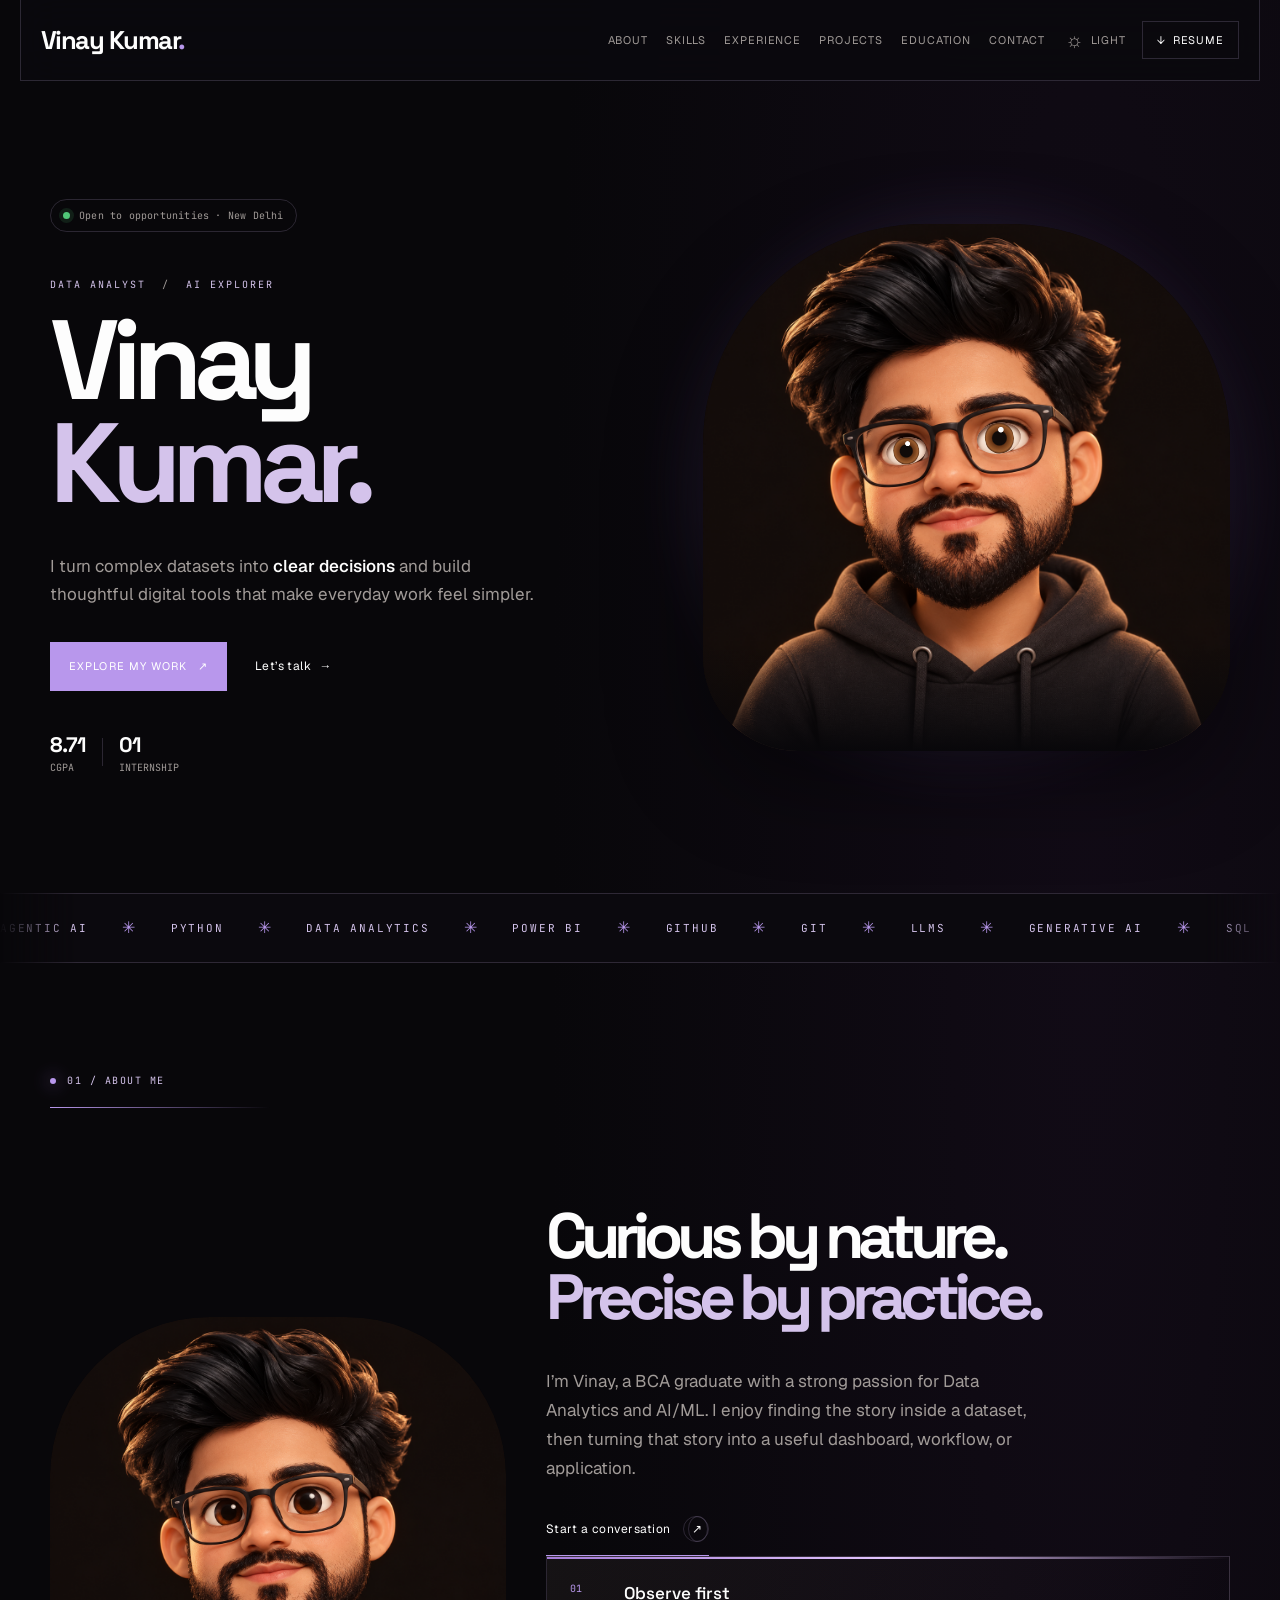
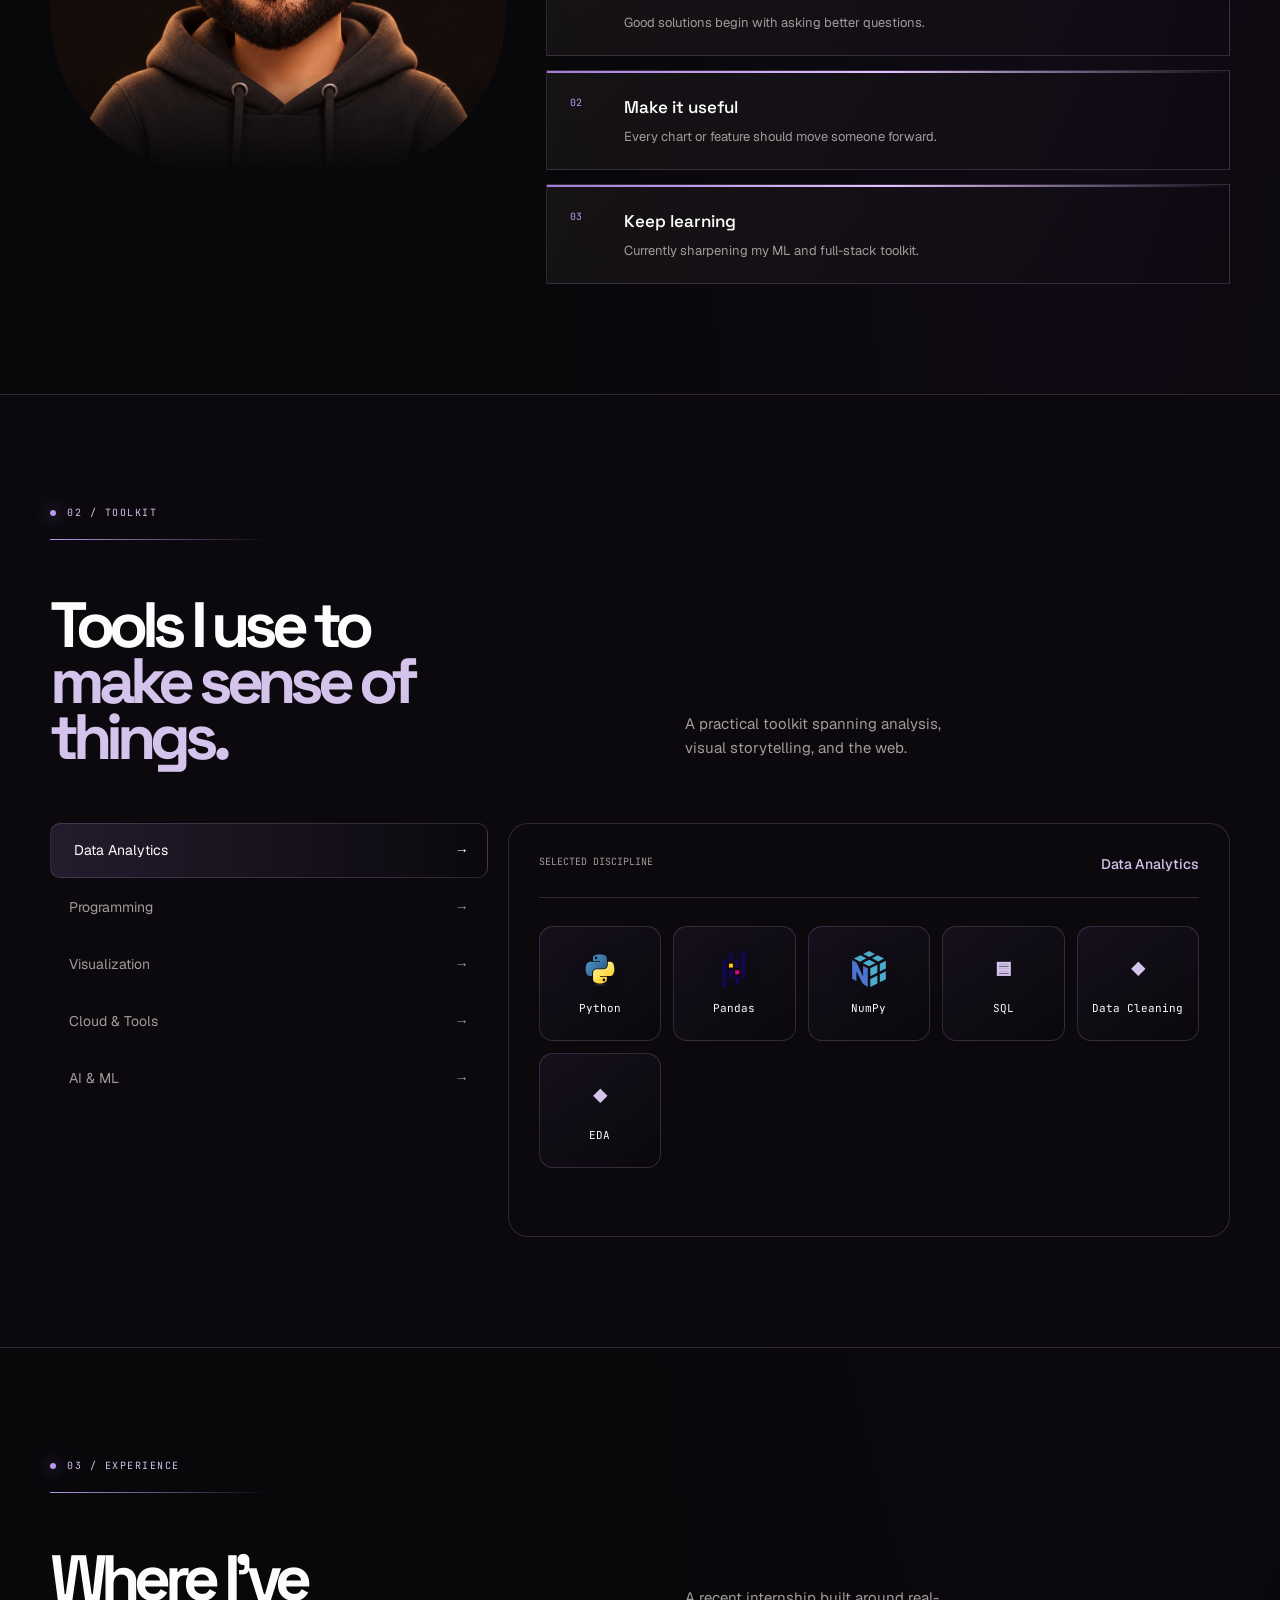
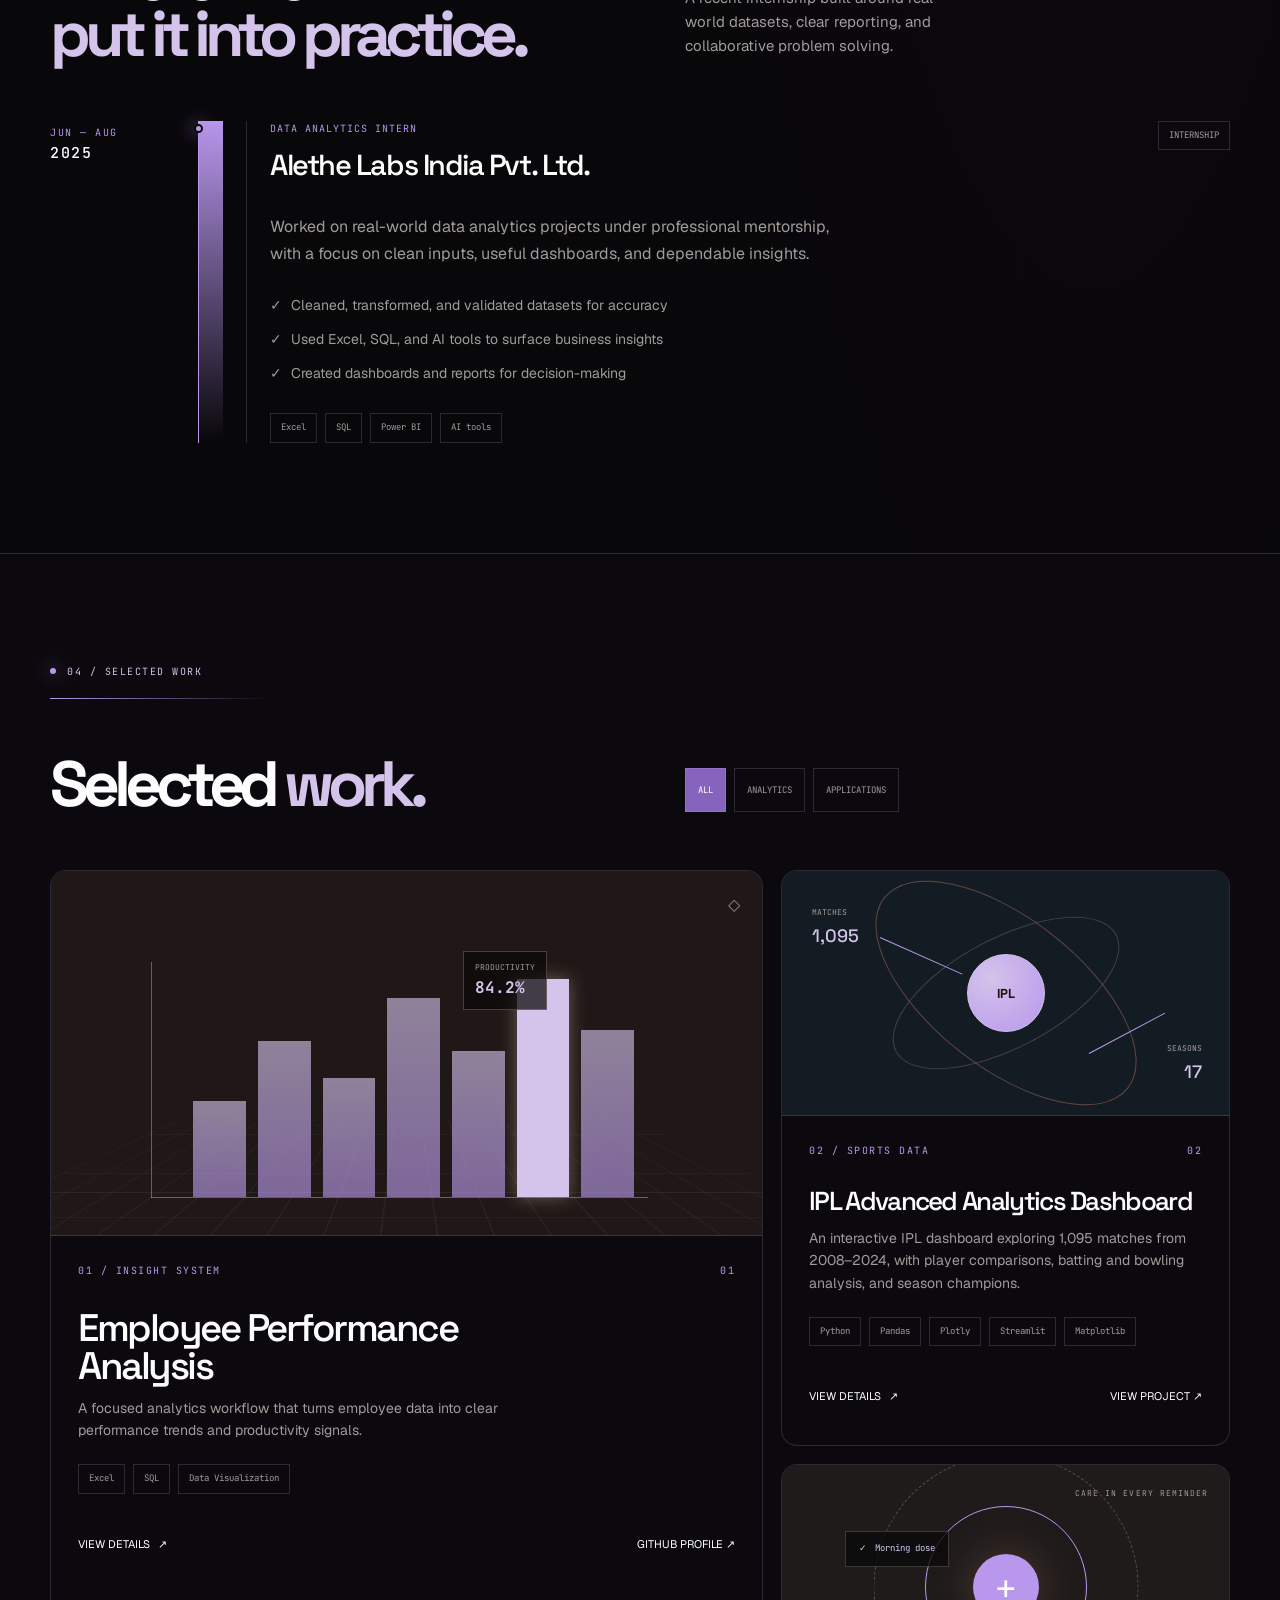
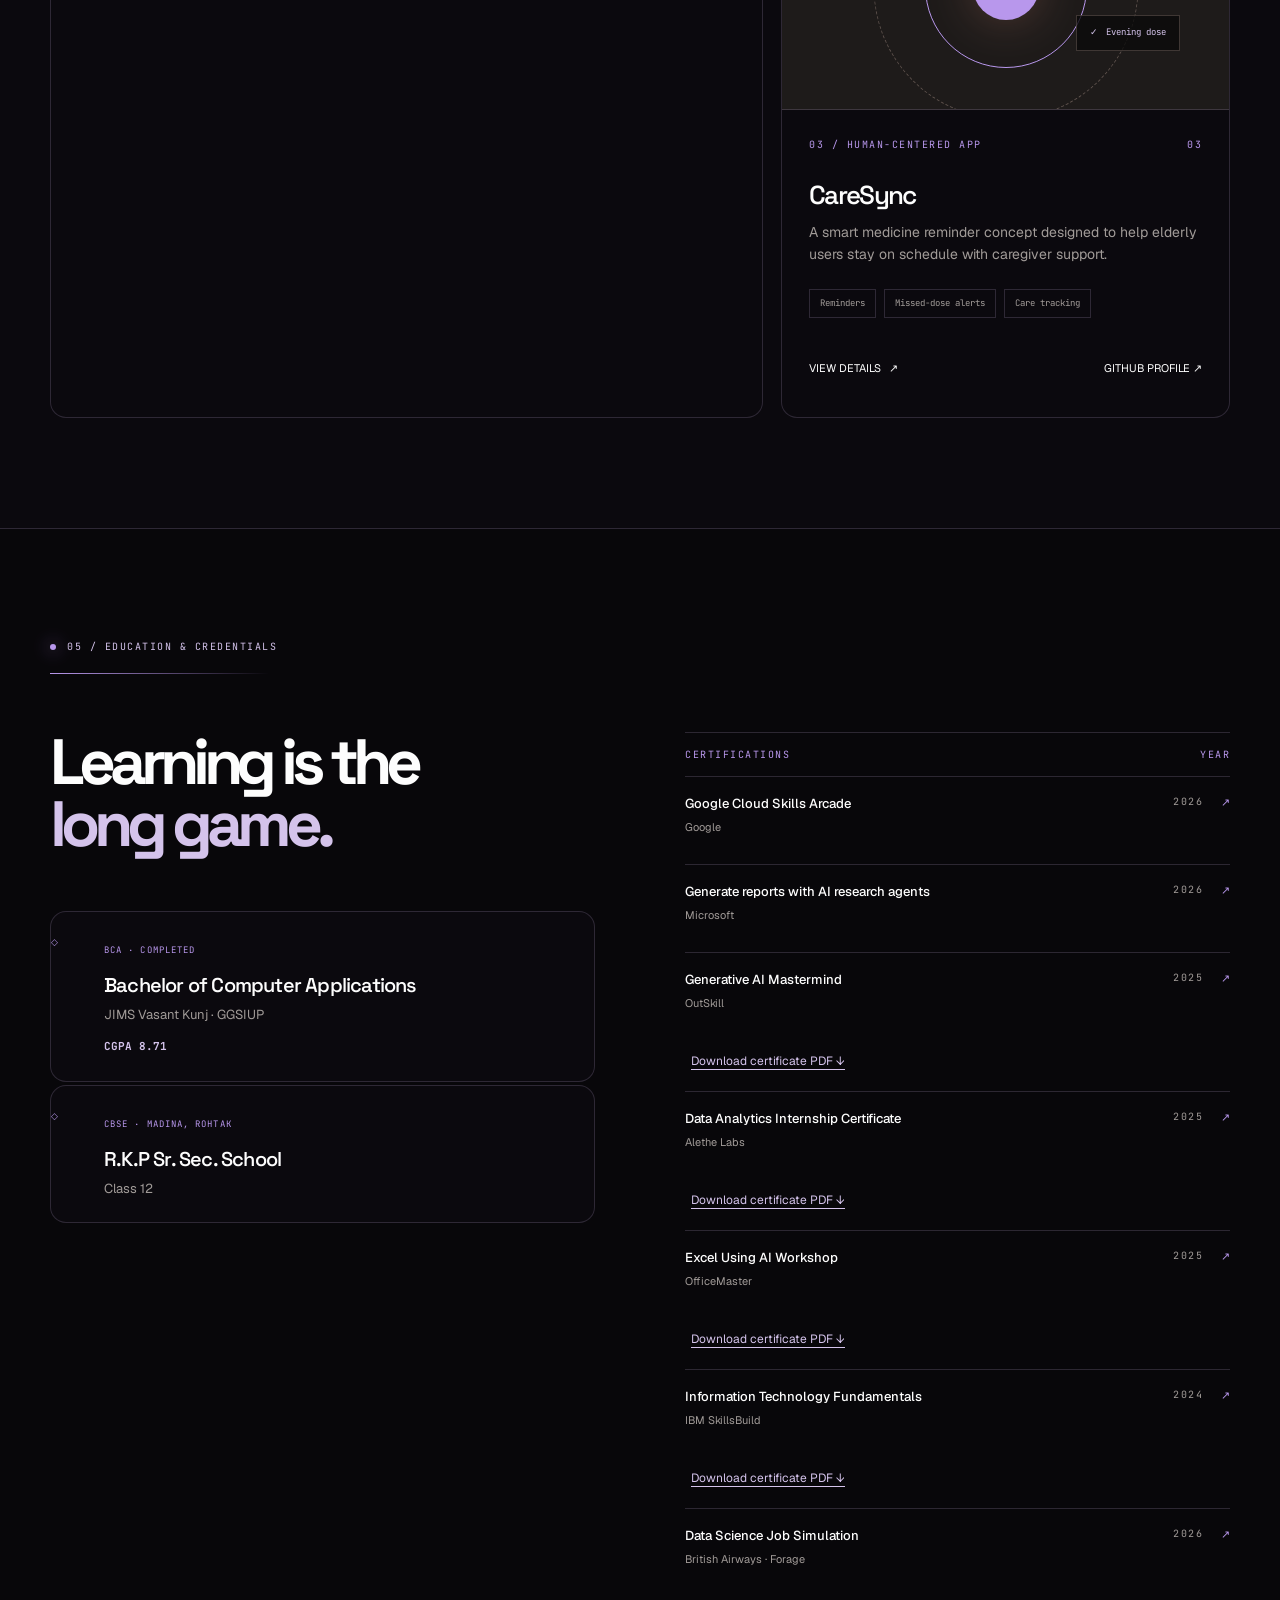
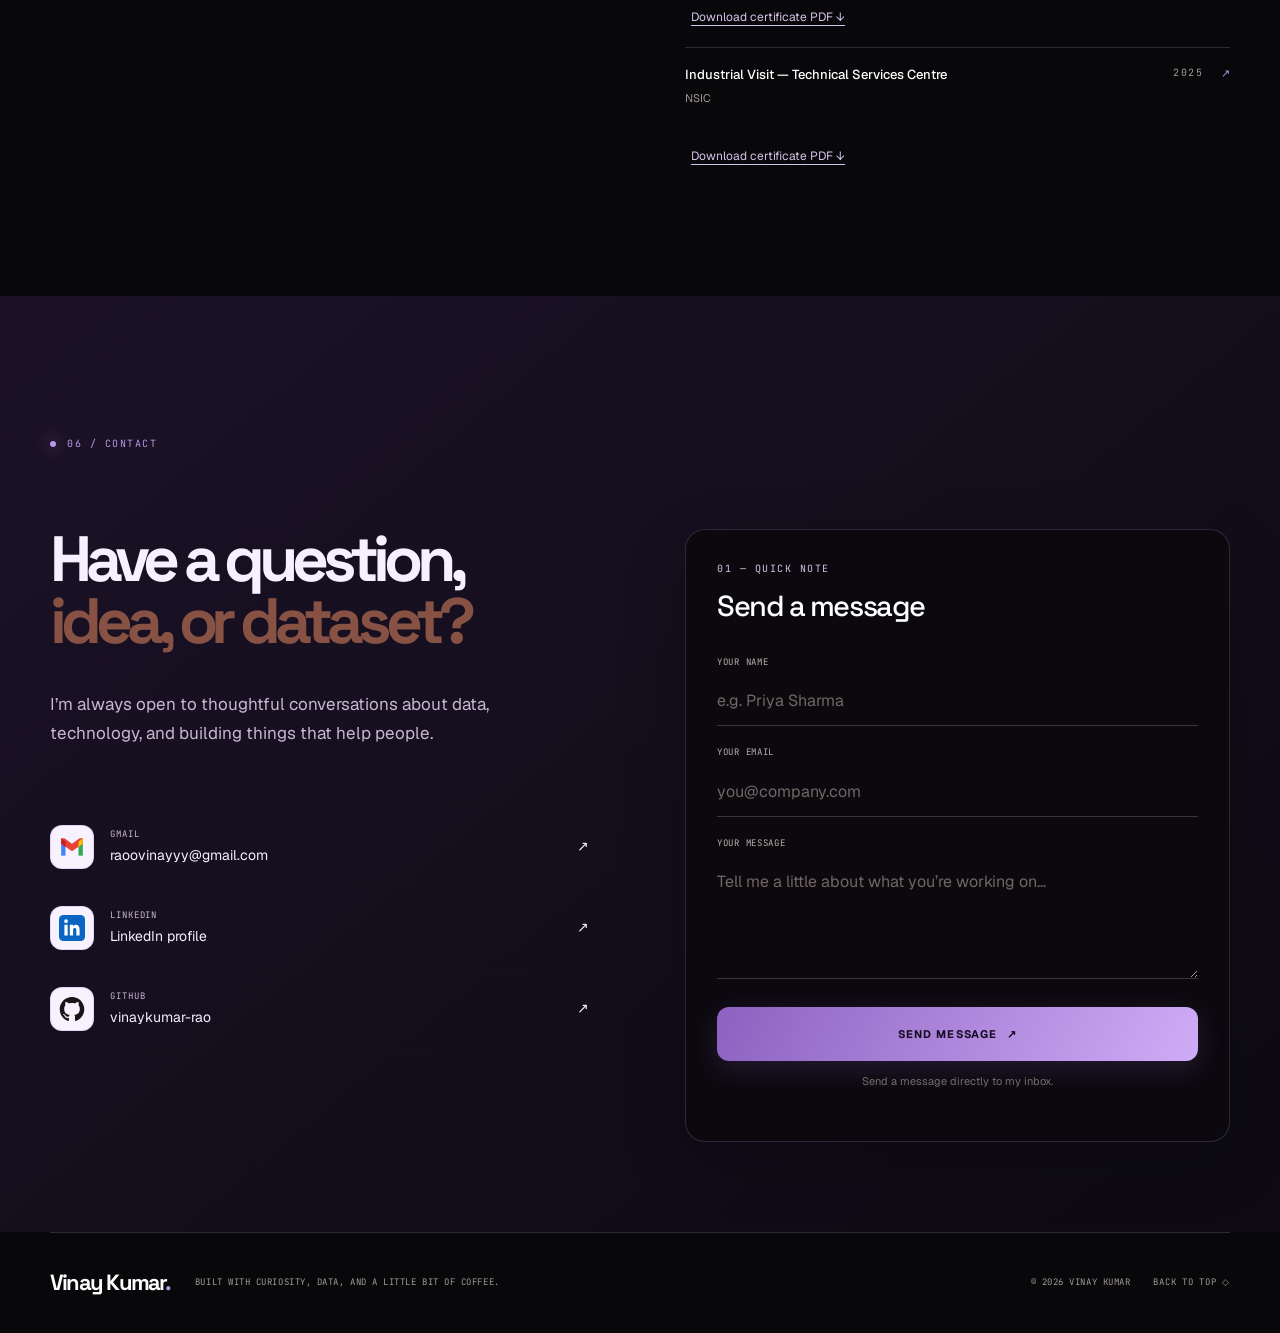
==== commit b736720f: "Update personal description in index.html" ====
--- a/index.html
+++ b/index.html
@@ -107,7 +107,7 @@
                 Curious by nature.<br /><em>Precise by practice.</em>
               </h2>
               <p data-testid="about-summary">
-                I’m Vinay, a BCA graduate and data analytics enthusiast from New Delhi. I enjoy
+                I’m Vinay, a BCA graduate with a strong passion for Data Analytics and AI/ML. I enjoy
                 finding the story inside a dataset, then turning that story into a useful dashboard,
                 workflow, or application.
               </p>
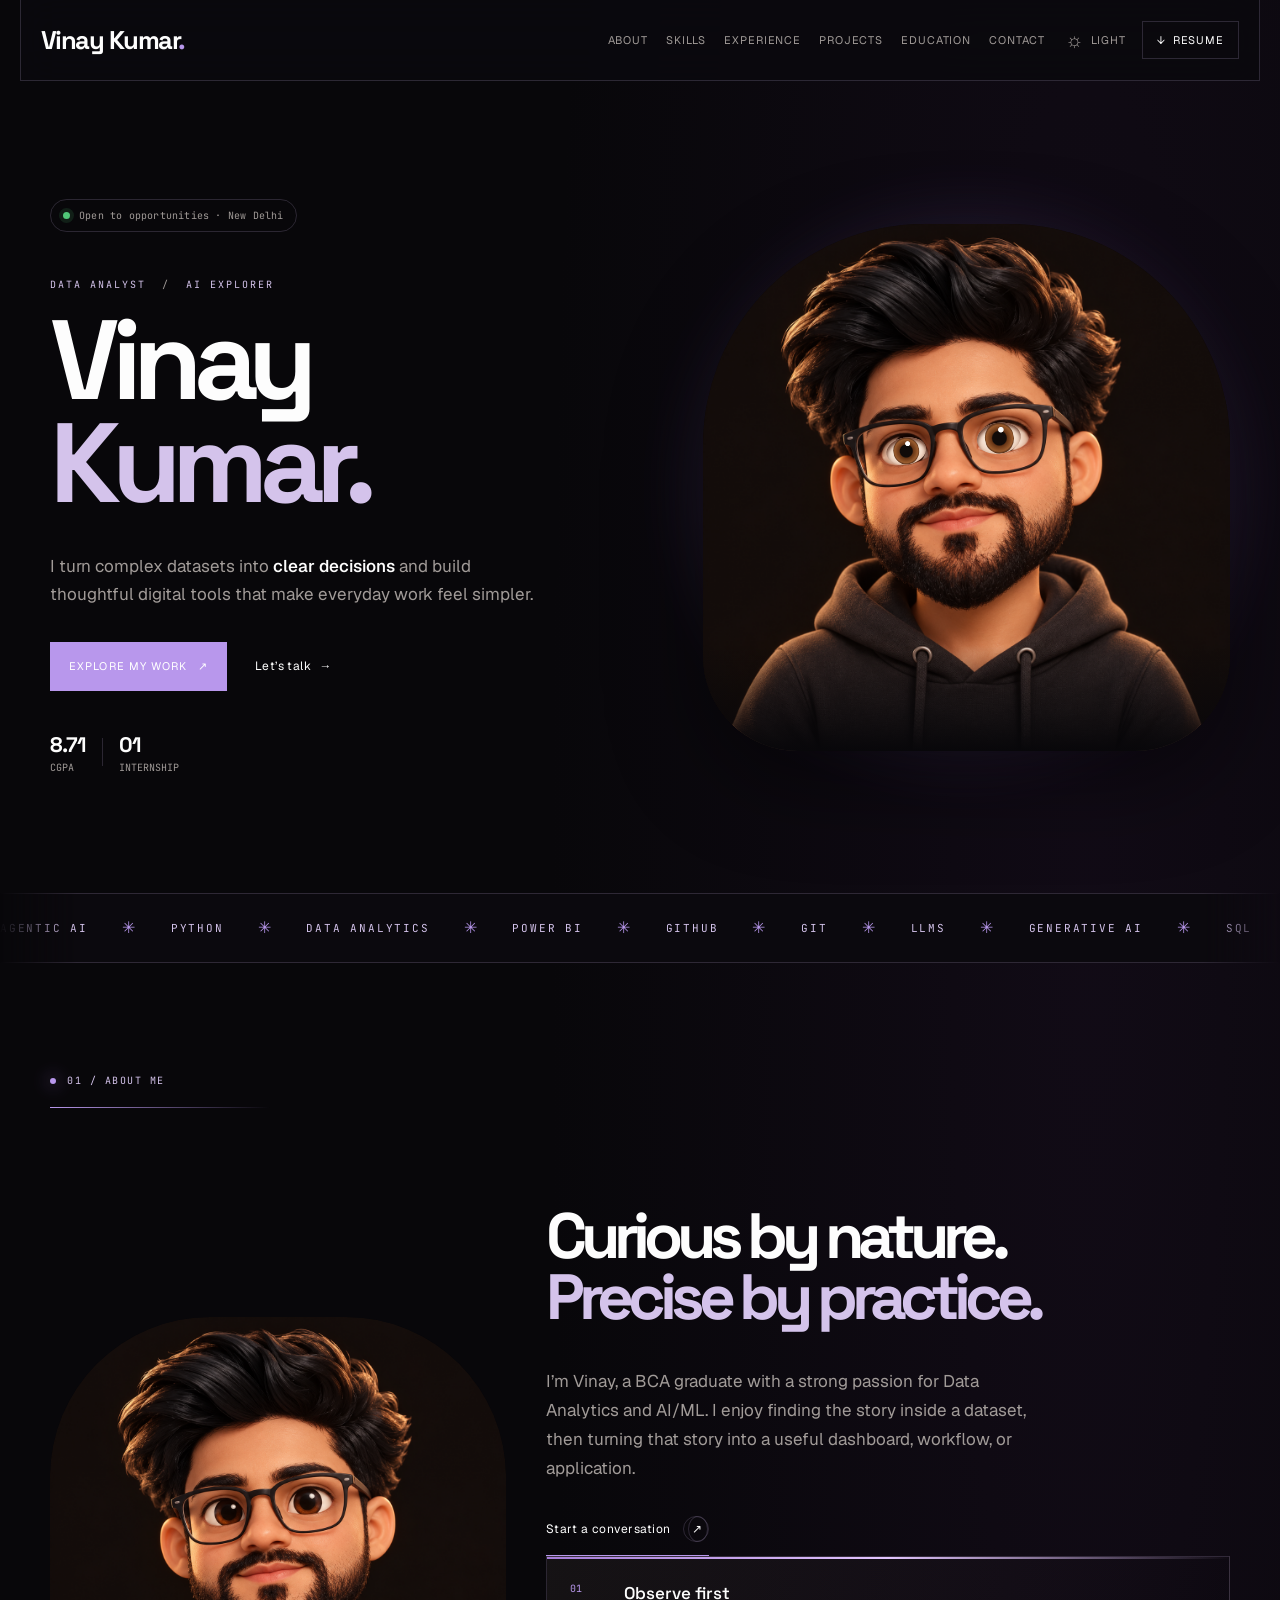
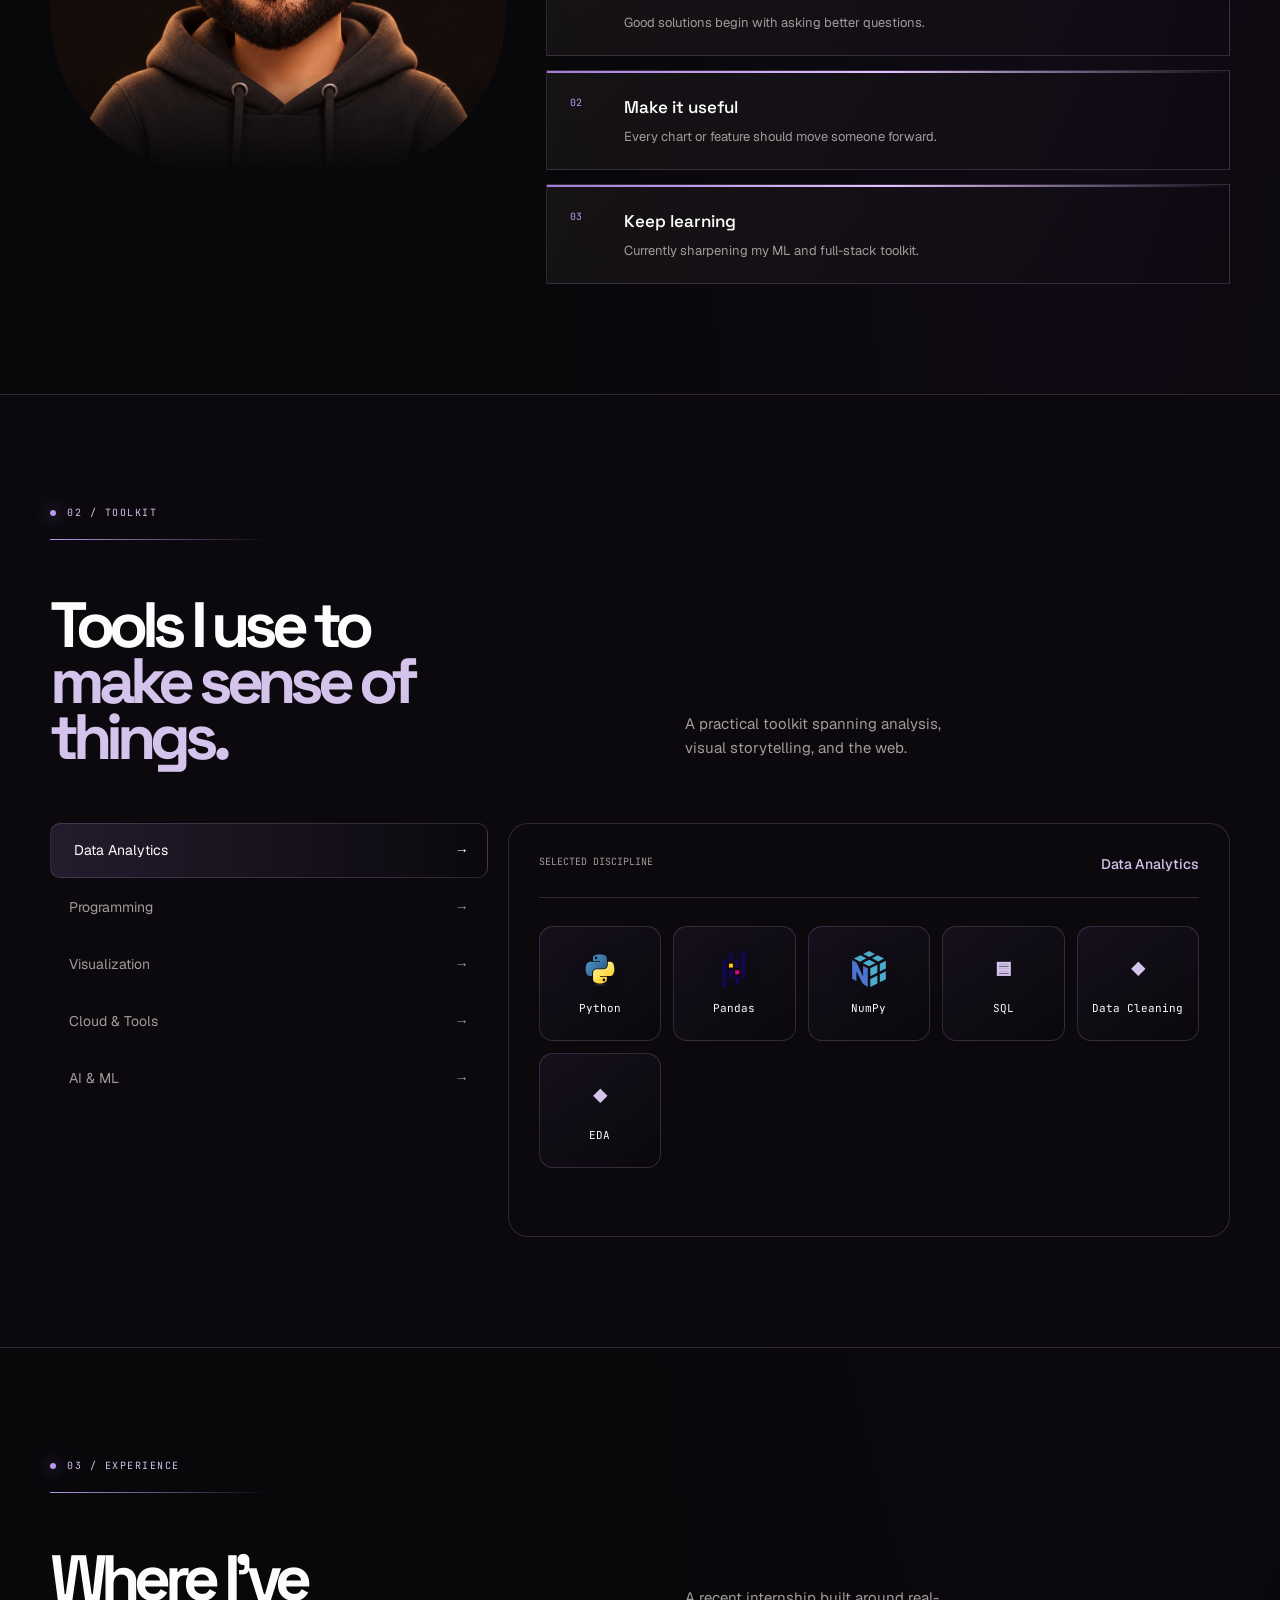
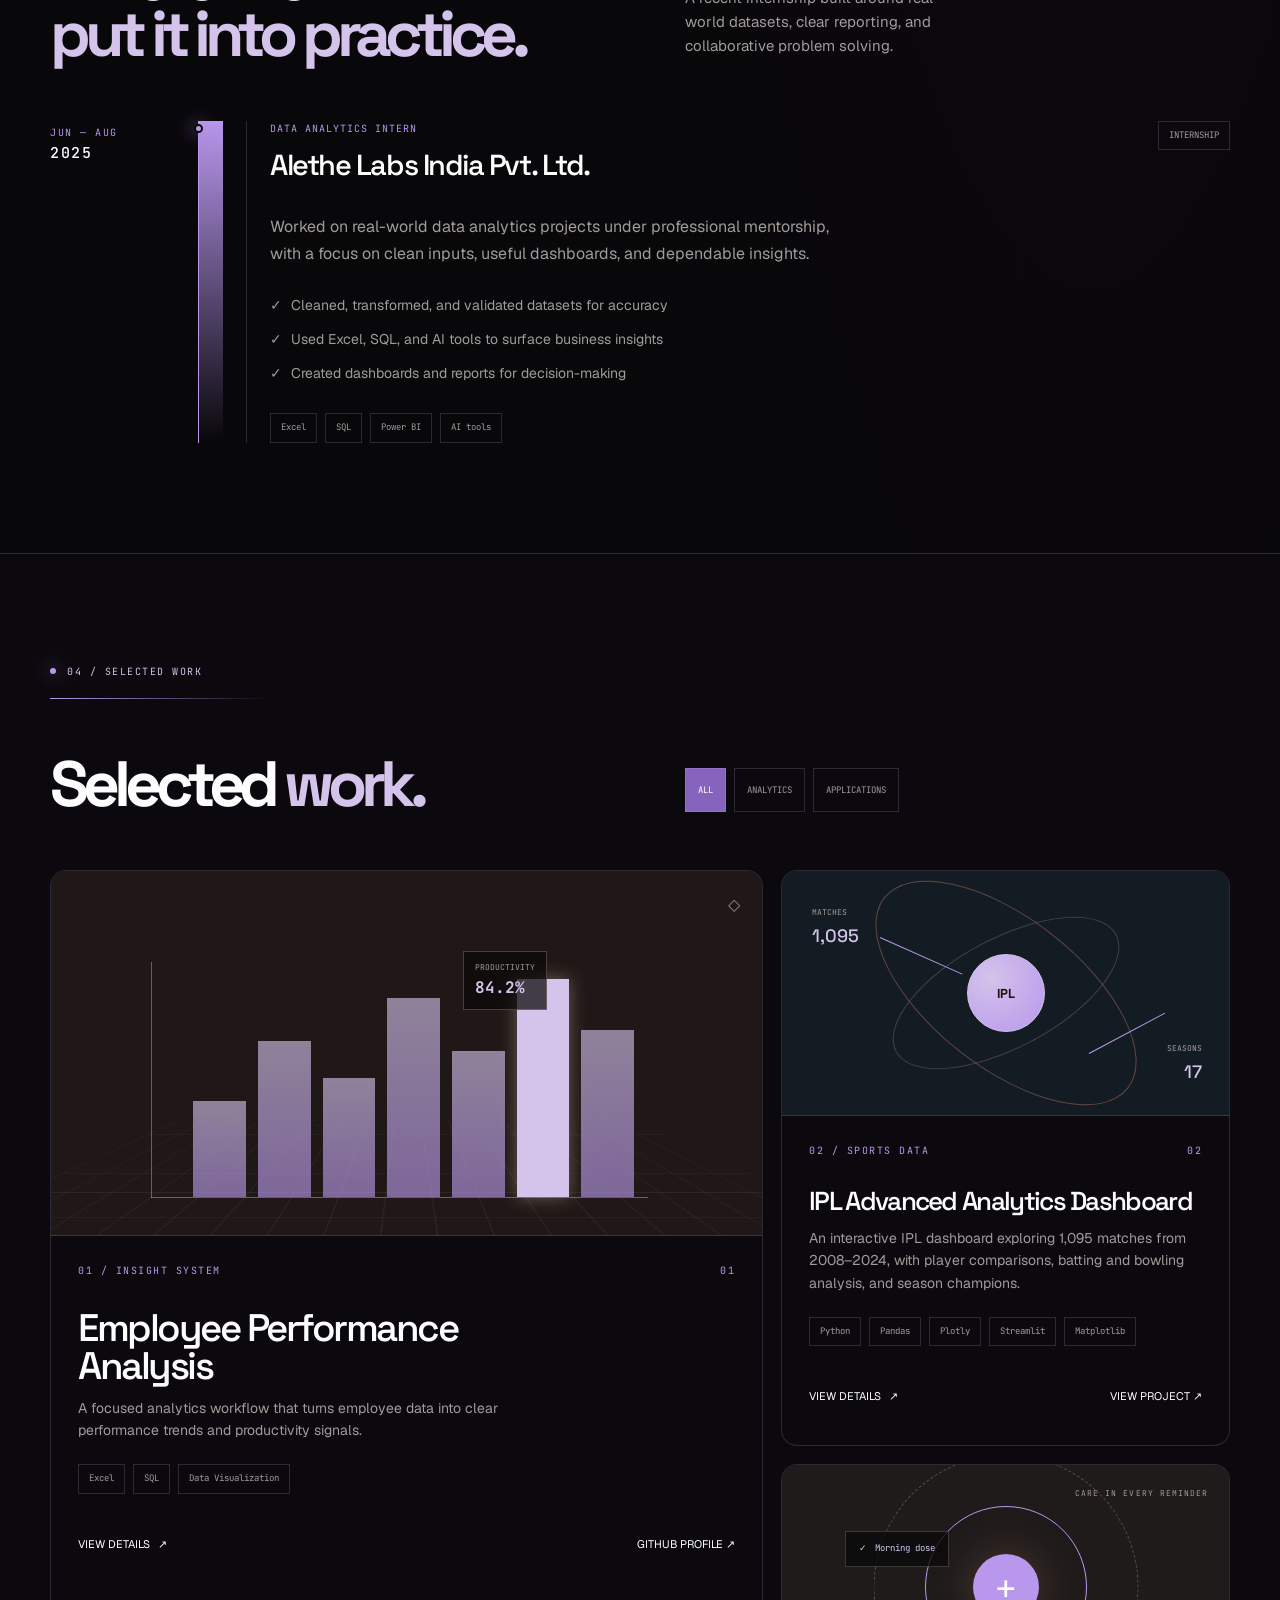
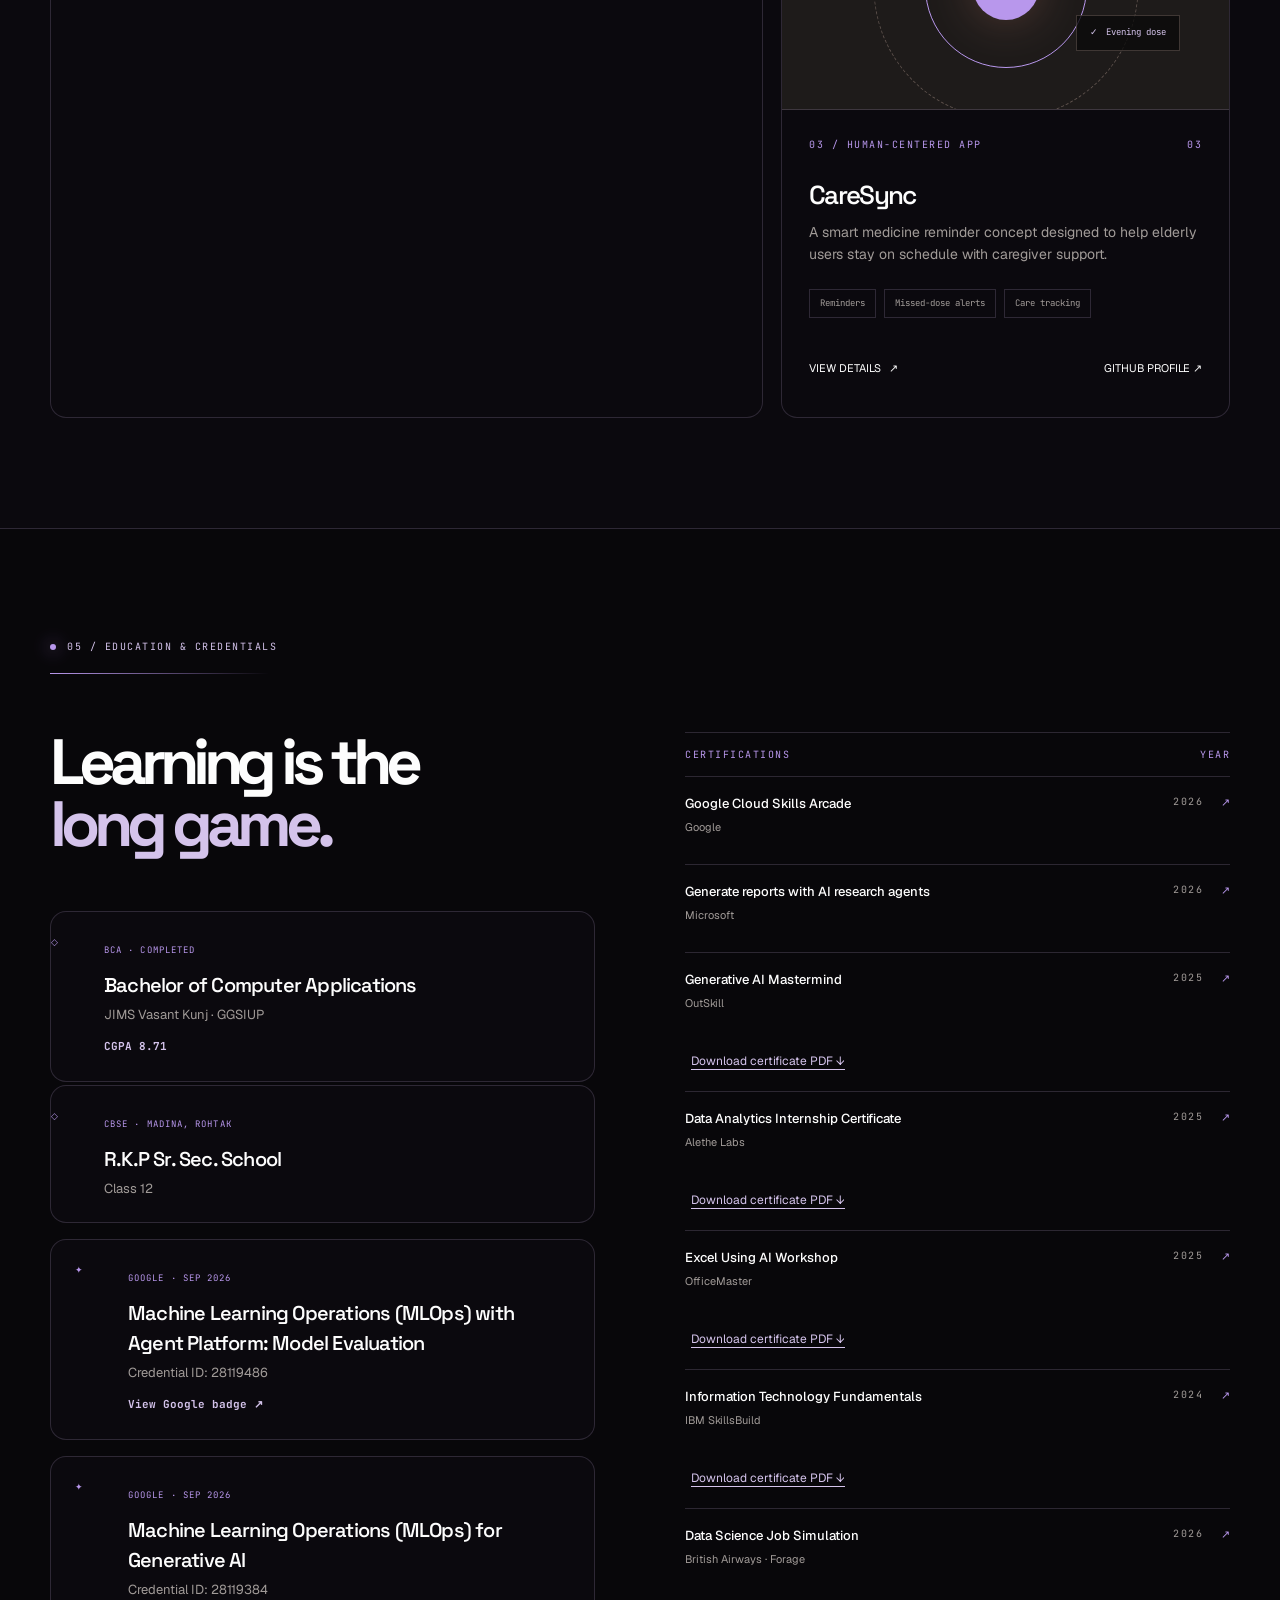
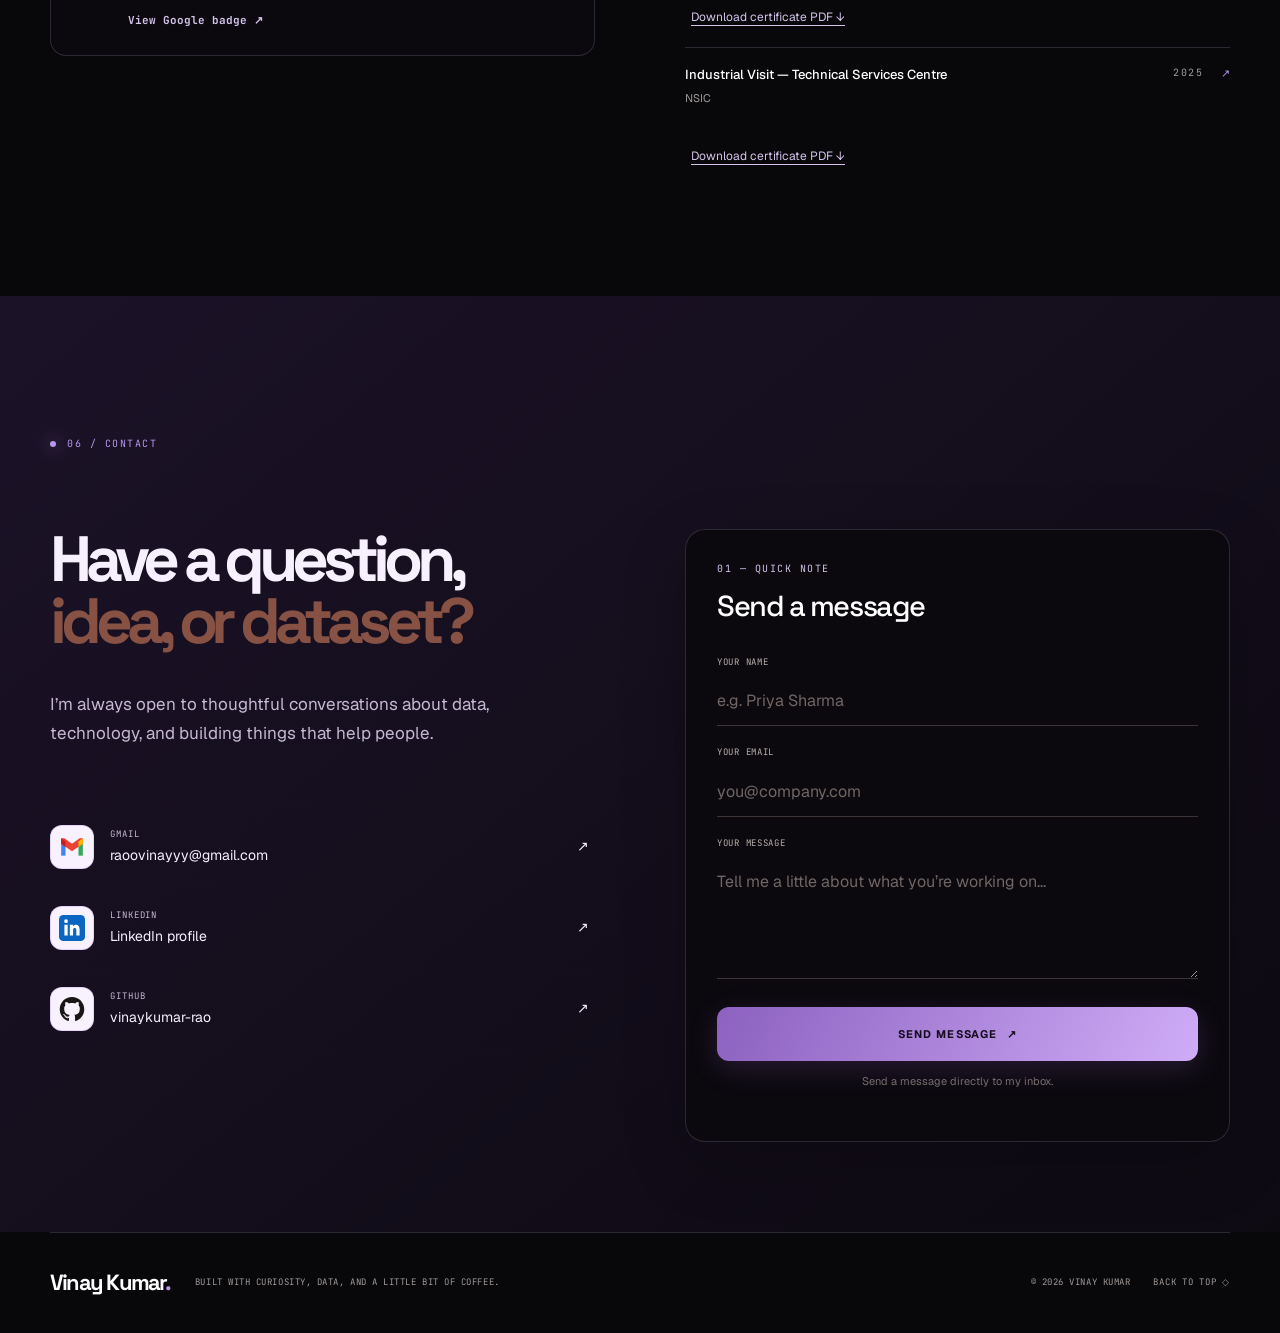
==== commit b09f6c51: "Add Google badges for MLOps certifications Added Google badges for Machine Learning Operations cours" ====
--- a/index.html
+++ b/index.html
@@ -437,6 +437,42 @@
                   <p>Class 12</p>
                 </div>
               </div>
+              <!-- Google badge: Model Evaluation -->
+<a
+  class="education-card"
+  style="margin-top:16px; padding:24px; color:var(--ink); text-decoration:none;"
+  href="https://www.skills.google/public_profiles/336349b6-4f80-4316-b5c3-5b4c0ec5d795/badges/28119486"
+  target="_blank"
+  rel="noopener noreferrer"
+>
+  <span aria-hidden="true">✦</span>
+  <div style="min-width:0;">
+    <span>GOOGLE · SEP 2026</span>
+    <h3>
+      Machine Learning Operations (MLOps) with Agent Platform:
+      Model Evaluation
+    </h3>
+    <p>Credential ID: 28119486</p>
+    <strong>View Google badge ↗</strong>
+  </div>
+</a>
+
+<!-- Google badge: Generative AI -->
+<a
+  class="education-card"
+  style="margin-top:16px; padding:24px; color:var(--ink); text-decoration:none;"
+  href="https://www.skills.google/public_profiles/336349b6-4f80-4316-b5c3-5b4c0ec5d795/badges/28119384"
+  target="_blank"
+  rel="noopener noreferrer"
+>
+  <span aria-hidden="true">✦</span>
+  <div style="min-width:0;">
+    <span>GOOGLE · SEP 2026</span>
+    <h3>Machine Learning Operations (MLOps) for Generative AI</h3>
+    <p>Credential ID: 28119384</p>
+    <strong>View Google badge ↗</strong>
+  </div>
+</a>
             </div>
             <div class="certifications" data-testid="certifications-list">
               <div class="certifications-heading"><span>Certifications</span><span>Year</span></div>
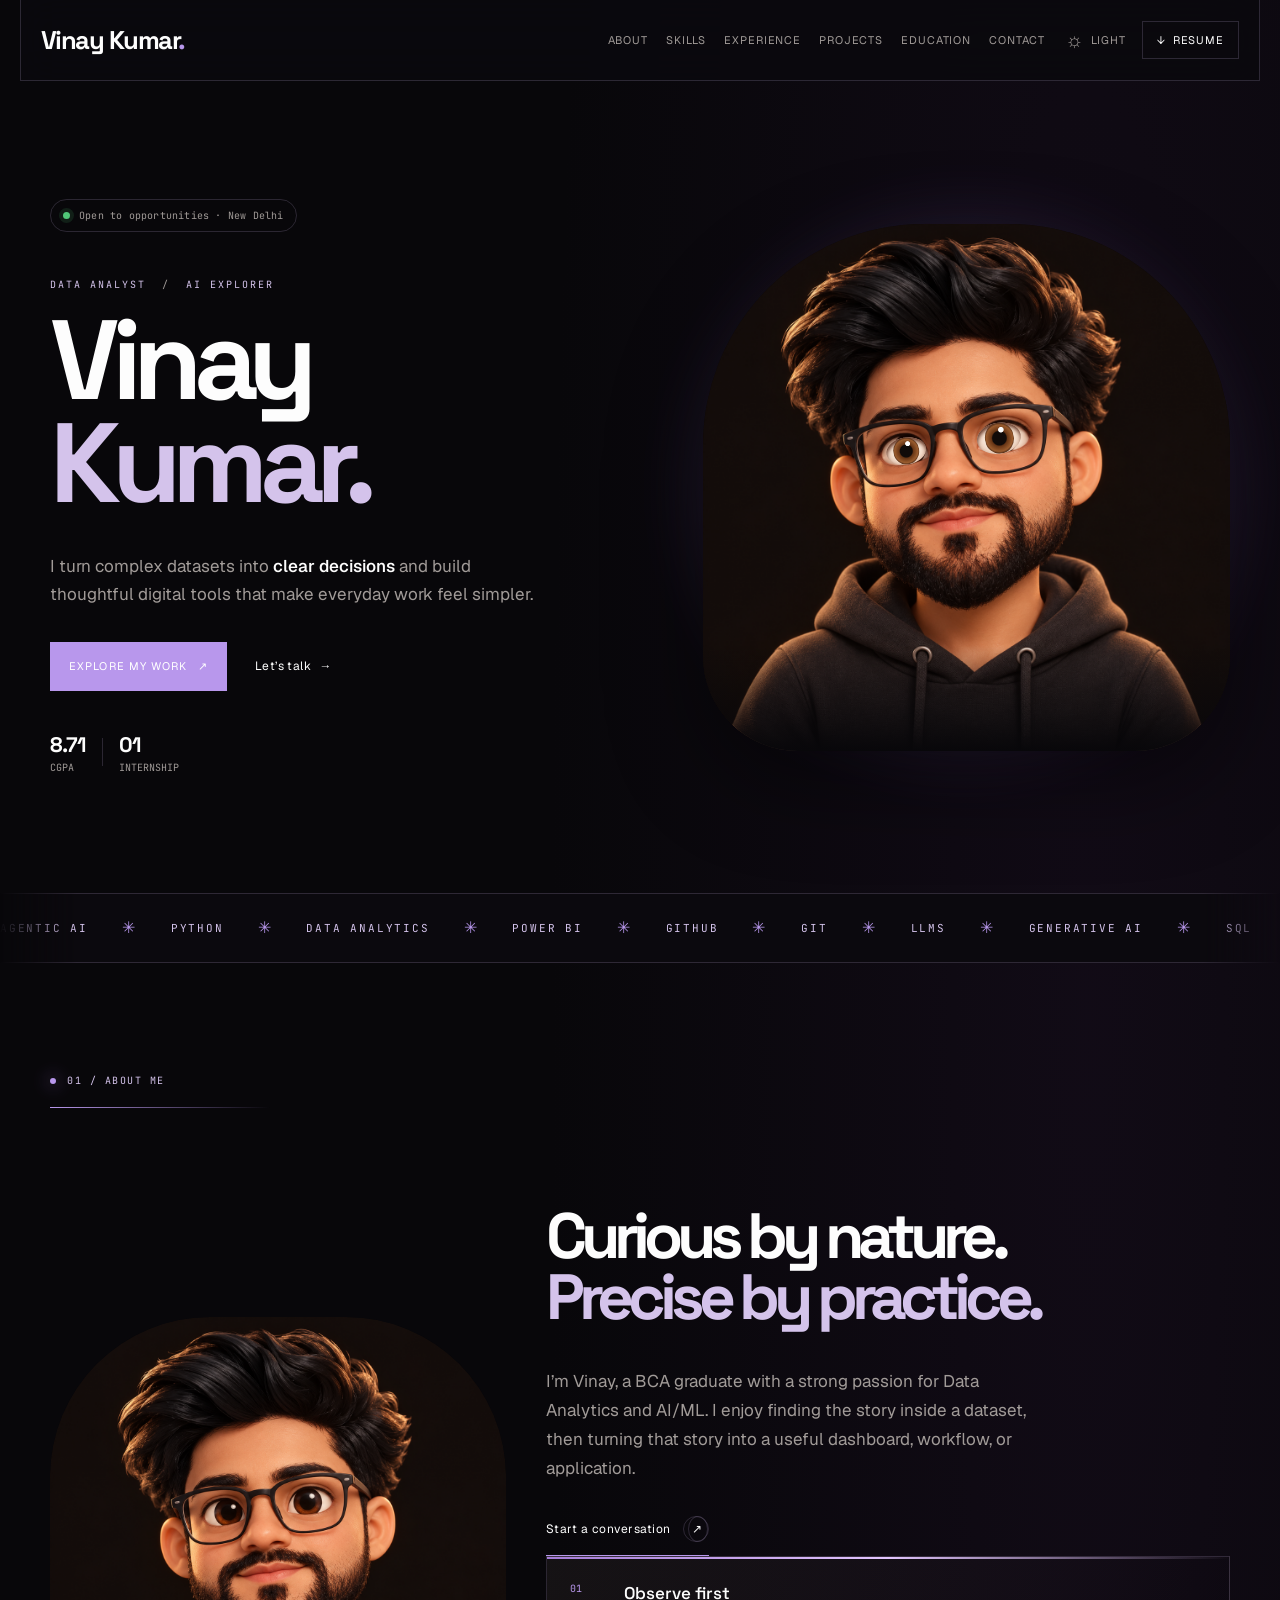
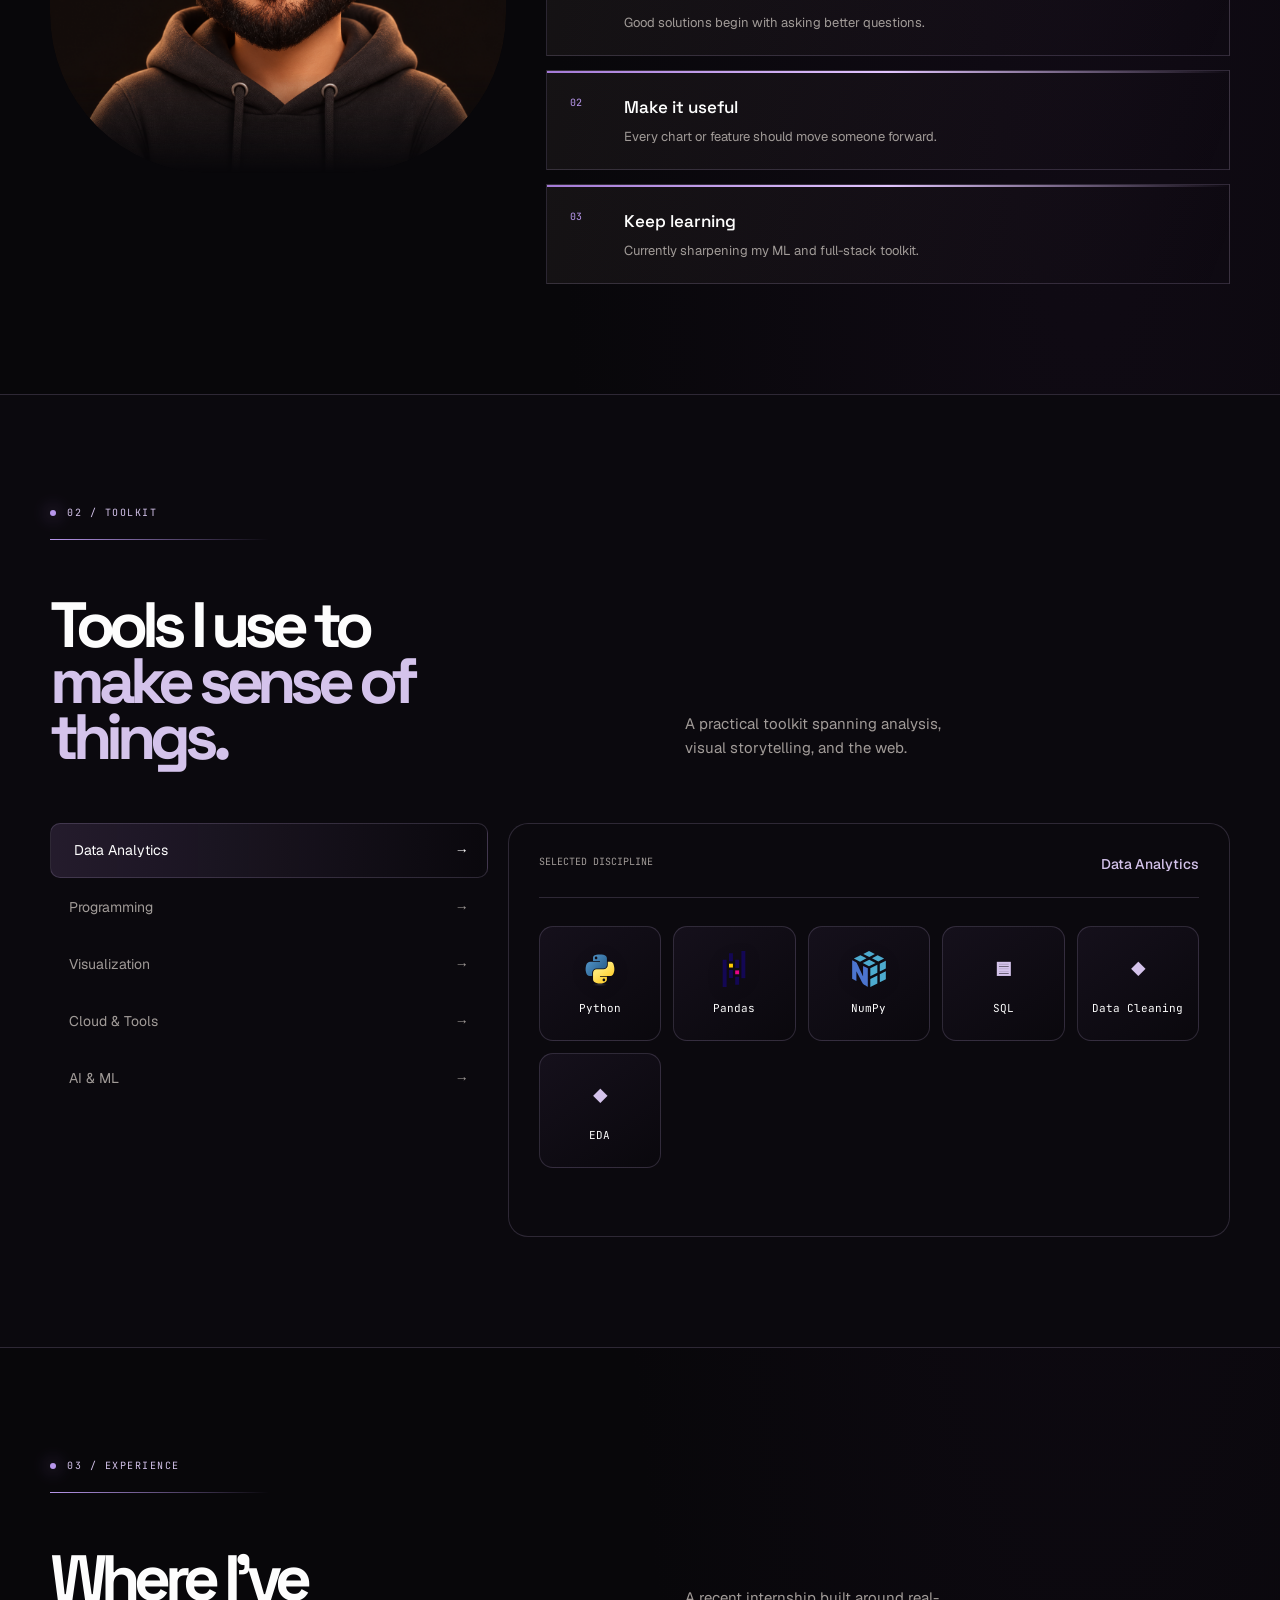
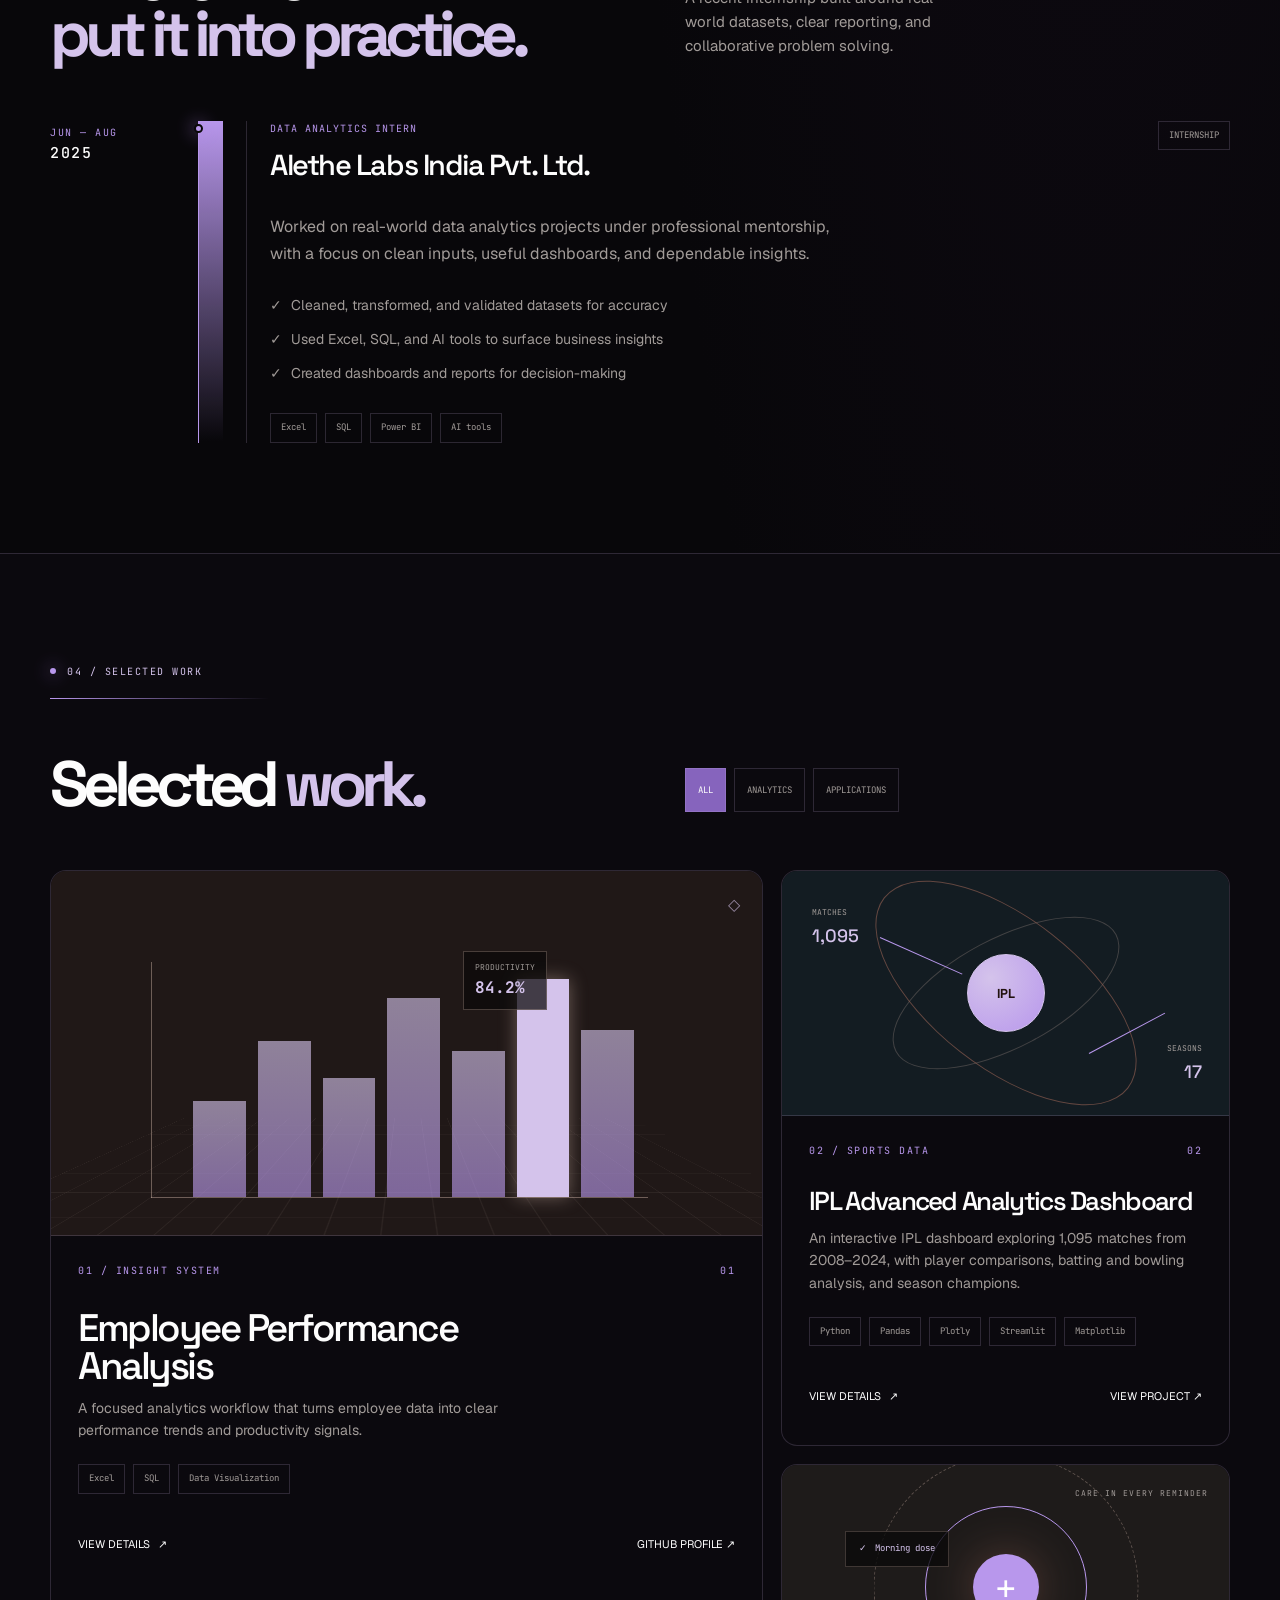
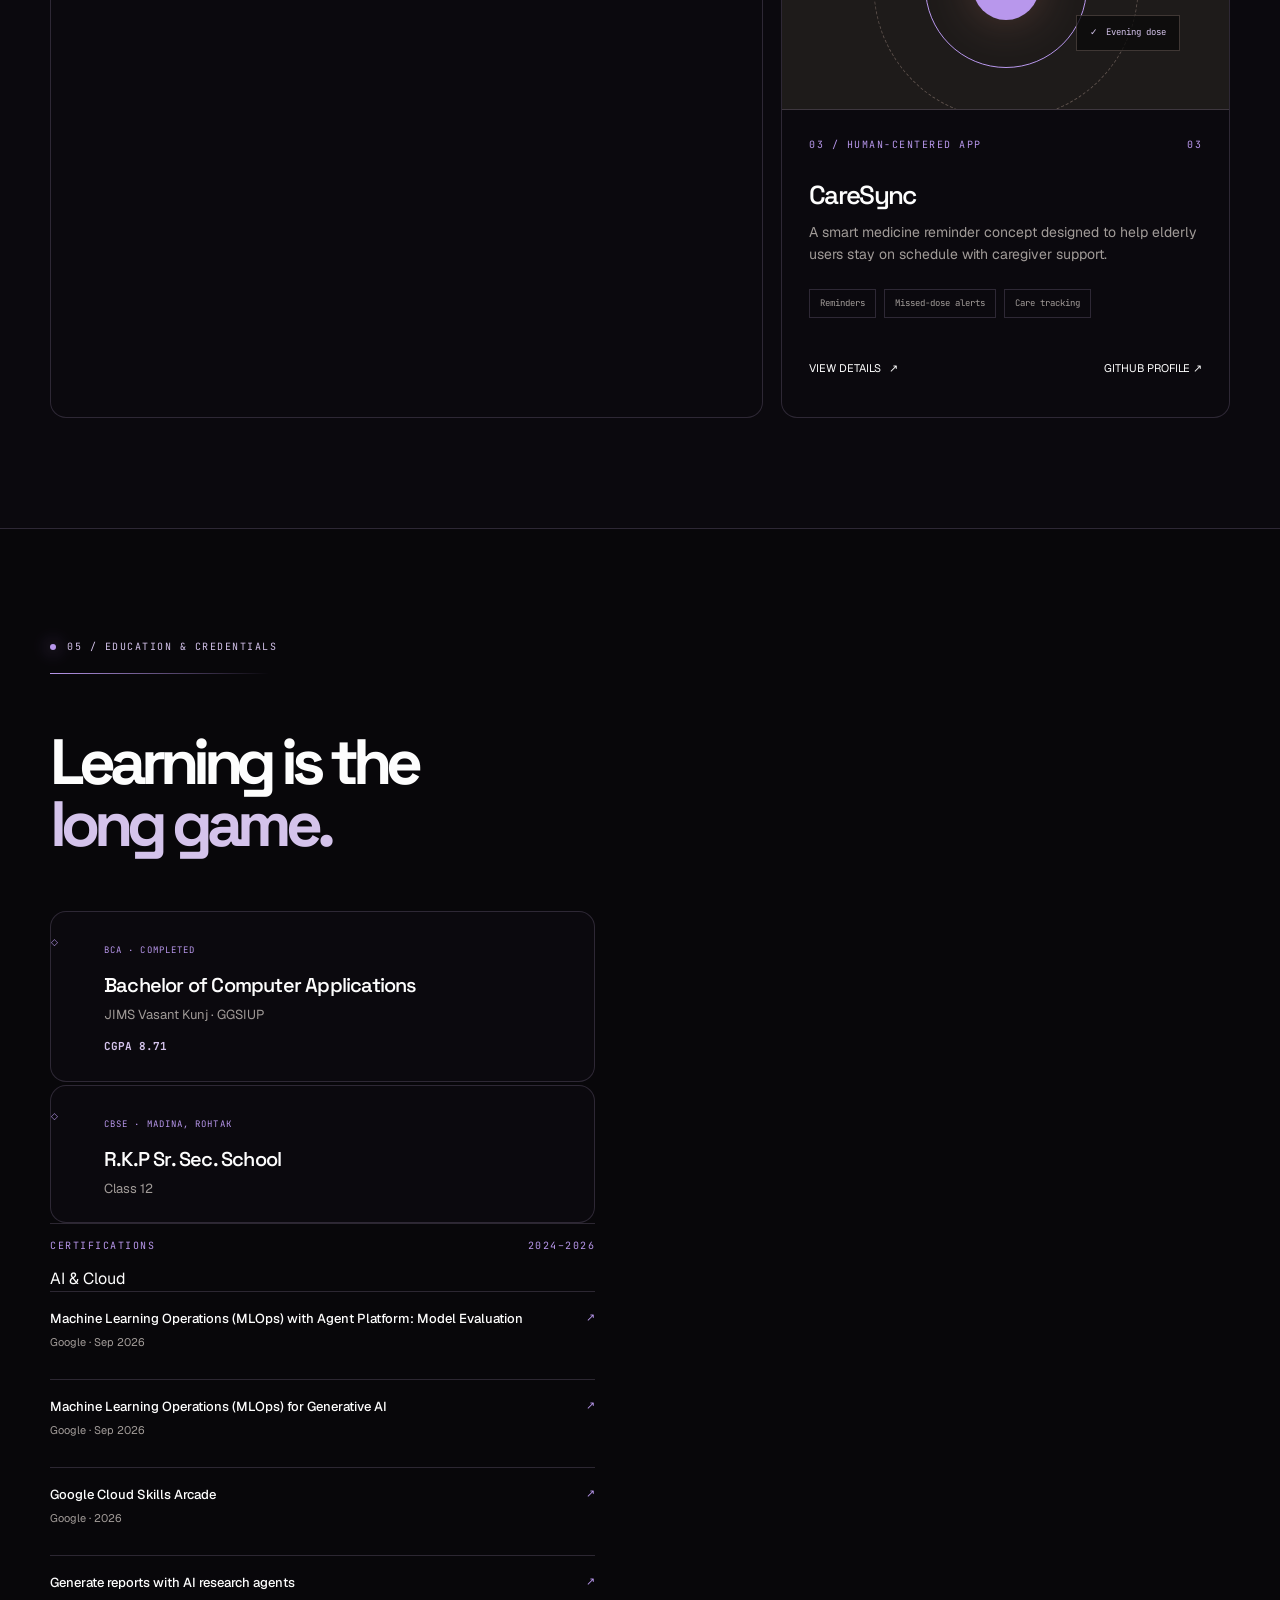
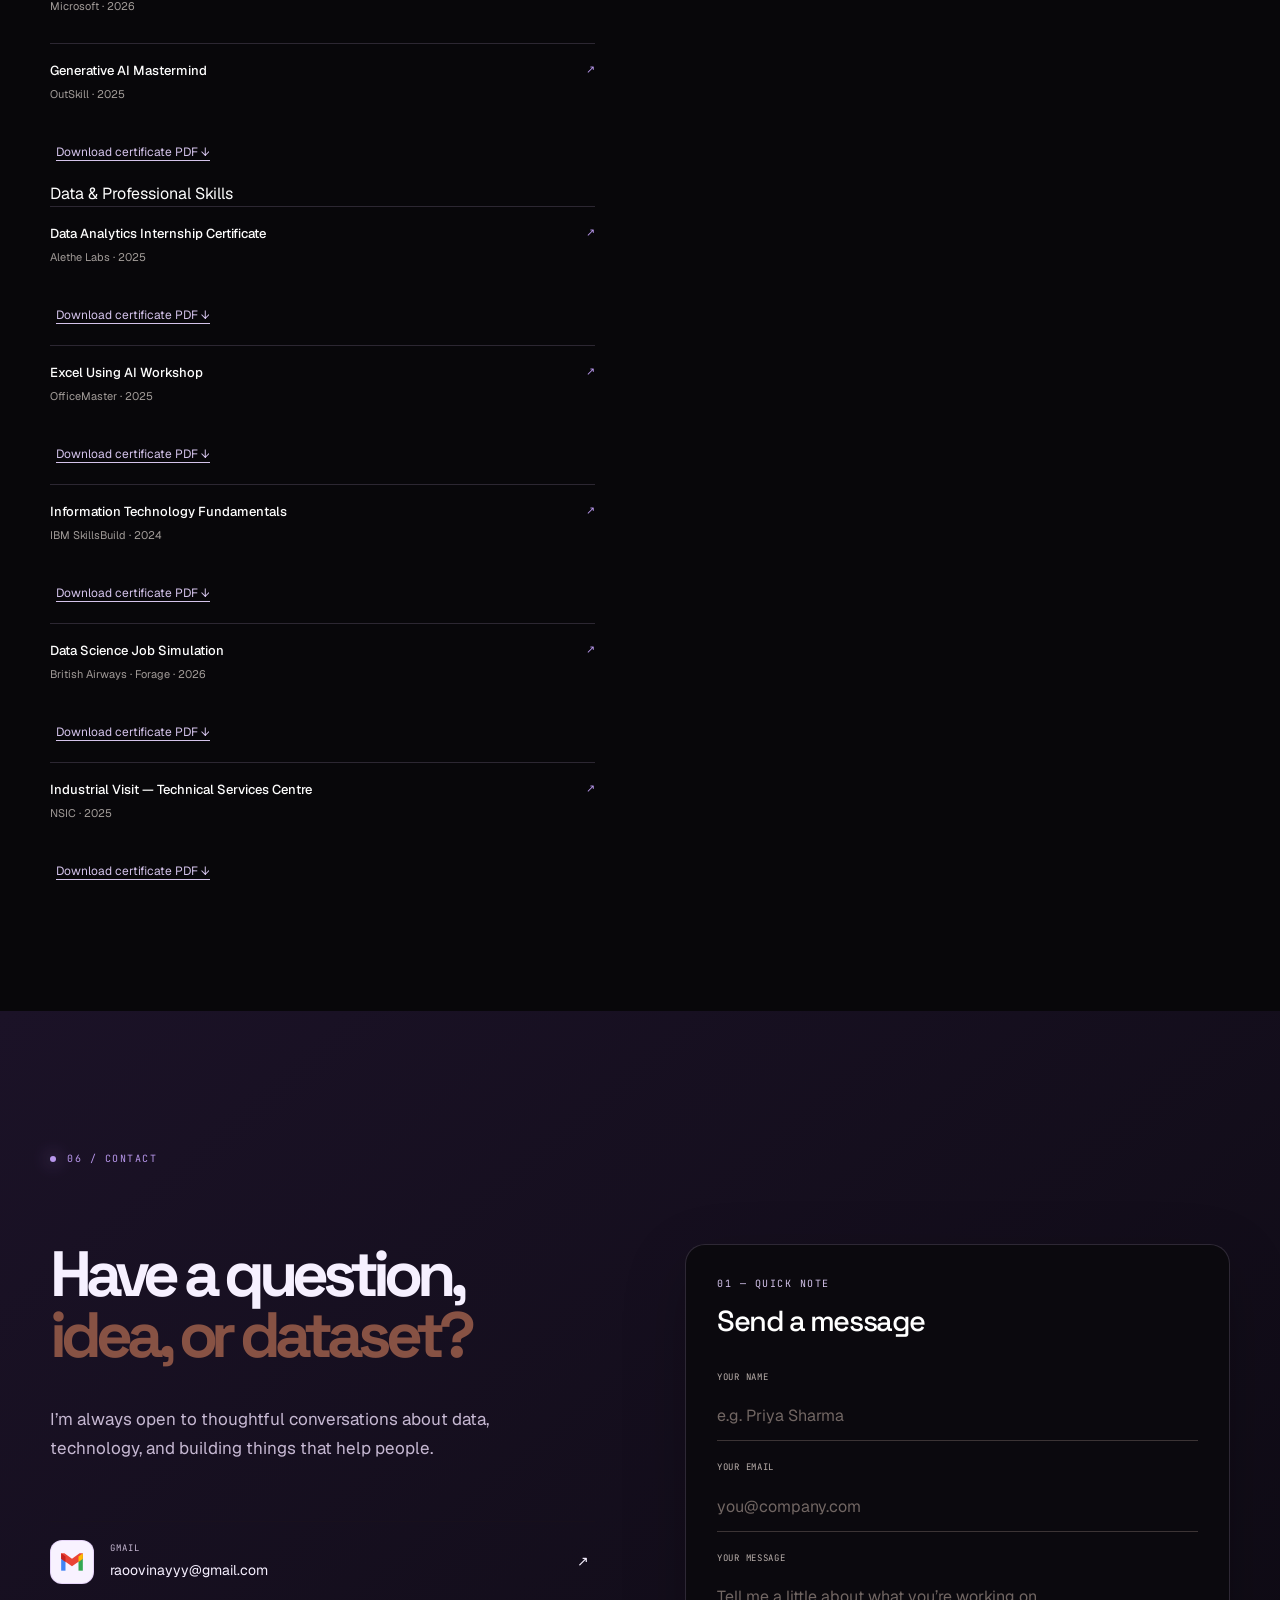
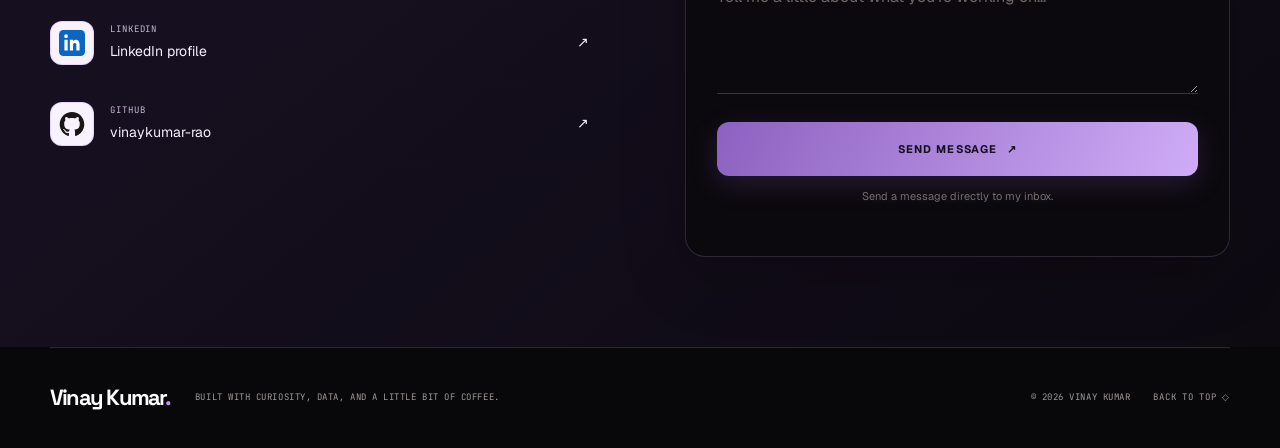
==== commit a6dd1432: "Refactor certification section and remove Google badges Removed old Google badge sections and update" ====
--- a/index.html
+++ b/index.html
@@ -436,119 +436,123 @@
                   <h3>R.K.P Sr. Sec. School</h3>
                   <p>Class 12</p>
                 </div>
-              </div>
-              <!-- Google badge: Model Evaluation -->
-<a
-  class="education-card"
-  style="margin-top:16px; padding:24px; color:var(--ink); text-decoration:none;"
-  href="https://www.skills.google/public_profiles/336349b6-4f80-4316-b5c3-5b4c0ec5d795/badges/28119486"
-  target="_blank"
-  rel="noopener noreferrer"
->
-  <span aria-hidden="true">✦</span>
-  <div style="min-width:0;">
-    <span>GOOGLE · SEP 2026</span>
-    <h3>
-      Machine Learning Operations (MLOps) with Agent Platform:
-      Model Evaluation
-    </h3>
-    <p>Credential ID: 28119486</p>
-    <strong>View Google badge ↗</strong>
-  </div>
-</a>
-
-<!-- Google badge: Generative AI -->
-<a
-  class="education-card"
-  style="margin-top:16px; padding:24px; color:var(--ink); text-decoration:none;"
-  href="https://www.skills.google/public_profiles/336349b6-4f80-4316-b5c3-5b4c0ec5d795/badges/28119384"
-  target="_blank"
-  rel="noopener noreferrer"
->
-  <span aria-hidden="true">✦</span>
-  <div style="min-width:0;">
-    <span>GOOGLE · SEP 2026</span>
-    <h3>Machine Learning Operations (MLOps) for Generative AI</h3>
-    <p>Credential ID: 28119384</p>
-    <strong>View Google badge ↗</strong>
-  </div>
-</a>
-            </div>
+                            </div>
+
             <div class="certifications" data-testid="certifications-list">
-              <div class="certifications-heading"><span>Certifications</span><span>Year</span></div>
-              <a
-                class="certification-row"
-                data-testid="certification-2026-google-cloud-skills-arcade"
-                href="https://www.skills.google/public_profiles/336349b6-4f80-4316-b5c3-5b4c0ec5d795/badges/24257101"
-                target="_blank"
-                rel="noopener noreferrer"
-                ><div><strong>Google Cloud Skills Arcade</strong><span>Google</span></div>
-                <time>2026</time><span aria-hidden="true">↗</span></a
-              ><a
-                class="certification-row"
-                data-testid="certification-2026-generate-reports-with-ai-research-agents"
-                href="https://learn.microsoft.com/api/credentials/share/en-in/VinayKumar-0509/11AA3CEFEB3701FB?sharingId=68BECC2D4AD1C259"
-                target="_blank"
-                rel="noopener noreferrer"
-                ><div>
-                  <strong>Generate reports with AI research agents</strong><span>Microsoft</span>
-                </div>
-                <time>2026</time><span aria-hidden="true">↗</span></a
-              ><a
-                class="certification-row"
-                data-testid="certification-2025-generative-ai-mastermind"
-                href="assets/generative-ai.pdf"
-                target="_blank"
-                rel="noopener noreferrer"
-                ><div><strong>Generative AI Mastermind</strong><span>OutSkill</span></div>
-                <time>2025</time><span aria-hidden="true">↗</span></a
-              ><a
-                class="certification-row"
-                data-testid="certification-2025-data-analytics-internship-certificate"
-                href="assets/alethe-labs-internship.pdf"
-                target="_blank"
-                rel="noopener noreferrer"
-                ><div>
-                  <strong>Data Analytics Internship Certificate</strong><span>Alethe Labs</span>
-                </div>
-                <time>2025</time><span aria-hidden="true">↗</span></a
-              ><a
-                class="certification-row"
-                data-testid="certification-2025-excel-using-ai-workshop"
-                href="assets/excel-using-ai.pdf"
-                target="_blank"
-                rel="noopener noreferrer"
-                ><div><strong>Excel Using AI Workshop</strong><span>OfficeMaster</span></div>
-                <time>2025</time><span aria-hidden="true">↗</span></a
-              ><a
-                class="certification-row"
-                data-testid="certification-2024-information-technology-fundamentals"
-                href="assets/ibm-it-fundamentals.pdf"
-                target="_blank"
-                rel="noopener noreferrer"
-                ><div>
-                  <strong>Information Technology Fundamentals</strong><span>IBM SkillsBuild</span>
-                </div>
-                <time>2024</time><span aria-hidden="true">↗</span></a
-              ><a
-                class="certification-row"
-                href="assets/british-airways.pdf"
-                target="_blank"
-                rel="noopener noreferrer"
-                ><div>
-                  <strong>Data Science Job Simulation</strong><span>British Airways · Forage</span>
-                </div>
-                <time>2026</time><span aria-hidden="true">↗</span></a
-              ><a
-                class="certification-row"
-                href="assets/nsic-industrial-visit.pdf"
-                target="_blank"
-                rel="noopener noreferrer"
-                ><div>
-                  <strong>Industrial Visit — Technical Services Centre</strong><span>NSIC</span>
-                </div>
-                <time>2025</time><span aria-hidden="true">↗</span></a
-              >
+              <div class="certifications-heading">
+                <span>Certifications</span>
+                <span>2024–2026</span>
+              </div>
+
+              <div class="certification-columns">
+                <div class="certification-group">
+                  <h3 class="credential-group-title">AI &amp; Cloud</h3>
+
+                  <a class="certification-row"
+                     href="https://www.skills.google/public_profiles/336349b6-4f80-4316-b5c3-5b4c0ec5d795/badges/28119486"
+                     target="_blank" rel="noopener noreferrer">
+                    <div>
+                      <strong>Machine Learning Operations (MLOps) with Agent Platform: Model Evaluation</strong>
+                      <span>Google · Sep 2026</span>
+                    </div>
+                    <span aria-hidden="true">↗</span>
+                  </a>
+
+                  <a class="certification-row"
+                     href="https://www.skills.google/public_profiles/336349b6-4f80-4316-b5c3-5b4c0ec5d795/badges/28119384"
+                     target="_blank" rel="noopener noreferrer">
+                    <div>
+                      <strong>Machine Learning Operations (MLOps) for Generative AI</strong>
+                      <span>Google · Sep 2026</span>
+                    </div>
+                    <span aria-hidden="true">↗</span>
+                  </a>
+
+                  <a class="certification-row"
+                     href="https://www.skills.google/public_profiles/336349b6-4f80-4316-b5c3-5b4c0ec5d795/badges/24257101"
+                     target="_blank" rel="noopener noreferrer">
+                    <div>
+                      <strong>Google Cloud Skills Arcade</strong>
+                      <span>Google · 2026</span>
+                    </div>
+                    <span aria-hidden="true">↗</span>
+                  </a>
+
+                  <a class="certification-row"
+                     href="https://learn.microsoft.com/api/credentials/share/en-in/VinayKumar-0509/11AA3CEFEB3701FB?sharingId=68BECC2D4AD1C259"
+                     target="_blank" rel="noopener noreferrer">
+                    <div>
+                      <strong>Generate reports with AI research agents</strong>
+                      <span>Microsoft · 2026</span>
+                    </div>
+                    <span aria-hidden="true">↗</span>
+                  </a>
+
+                  <a class="certification-row"
+                     href="assets/generative-ai.pdf"
+                     target="_blank" rel="noopener noreferrer">
+                    <div>
+                      <strong>Generative AI Mastermind</strong>
+                      <span>OutSkill · 2025</span>
+                    </div>
+                    <span aria-hidden="true">↗</span>
+                  </a>
+                </div>
+
+                <div class="certification-group">
+                  <h3 class="credential-group-title">Data &amp; Professional Skills</h3>
+
+                  <a class="certification-row"
+                     href="assets/alethe-labs-internship.pdf"
+                     target="_blank" rel="noopener noreferrer">
+                    <div>
+                      <strong>Data Analytics Internship Certificate</strong>
+                      <span>Alethe Labs · 2025</span>
+                    </div>
+                    <span aria-hidden="true">↗</span>
+                  </a>
+
+                  <a class="certification-row"
+                     href="assets/excel-using-ai.pdf"
+                     target="_blank" rel="noopener noreferrer">
+                    <div>
+                      <strong>Excel Using AI Workshop</strong>
+                      <span>OfficeMaster · 2025</span>
+                    </div>
+                    <span aria-hidden="true">↗</span>
+                  </a>
+
+                  <a class="certification-row"
+                     href="assets/ibm-it-fundamentals.pdf"
+                     target="_blank" rel="noopener noreferrer">
+                    <div>
+                      <strong>Information Technology Fundamentals</strong>
+                      <span>IBM SkillsBuild · 2024</span>
+                    </div>
+                    <span aria-hidden="true">↗</span>
+                  </a>
+
+                  <a class="certification-row"
+                     href="assets/british-airways.pdf"
+                     target="_blank" rel="noopener noreferrer">
+                    <div>
+                      <strong>Data Science Job Simulation</strong>
+                      <span>British Airways · Forage · 2026</span>
+                    </div>
+                    <span aria-hidden="true">↗</span>
+                  </a>
+
+                  <a class="certification-row"
+                     href="assets/nsic-industrial-visit.pdf"
+                     target="_blank" rel="noopener noreferrer">
+                    <div>
+                      <strong>Industrial Visit — Technical Services Centre</strong>
+                      <span>NSIC · 2025</span>
+                    </div>
+                    <span aria-hidden="true">↗</span>
+                  </a>
+                </div>
+              </div>
             </div>
           </div>
         </section>
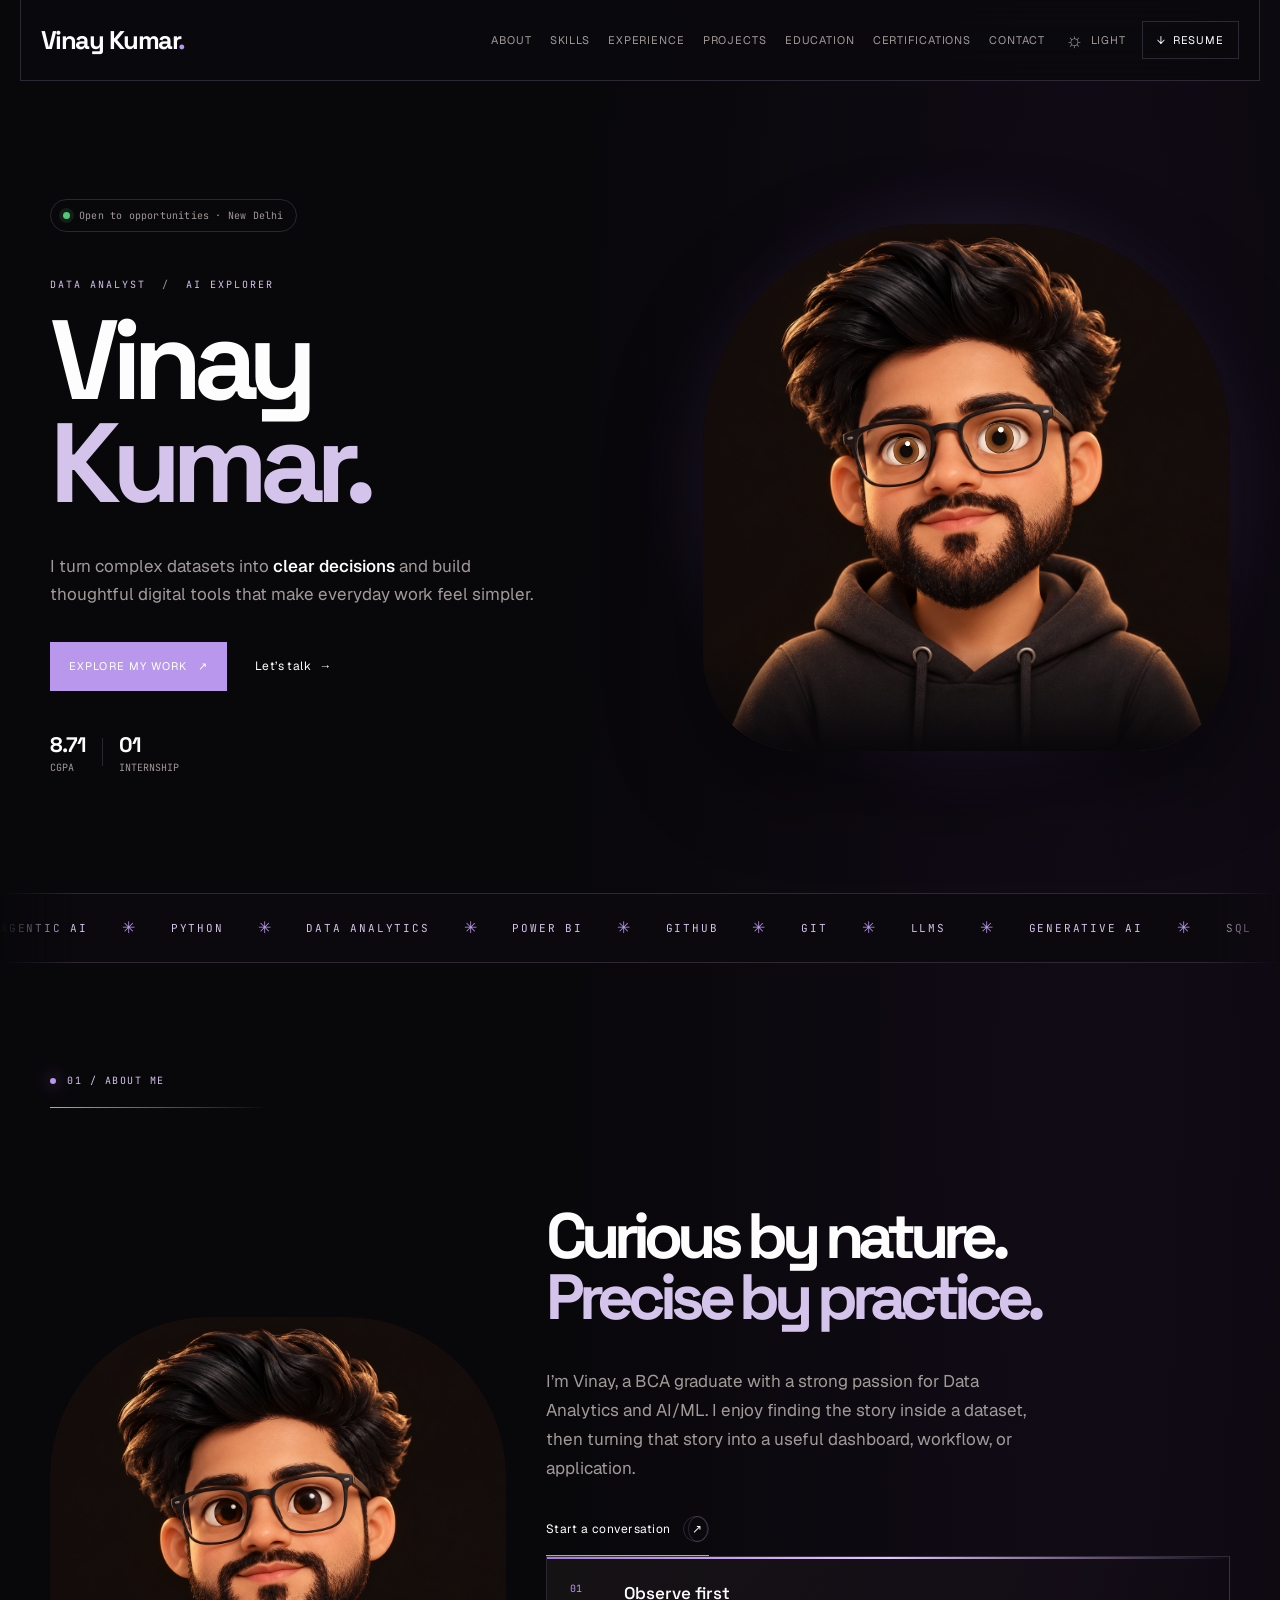
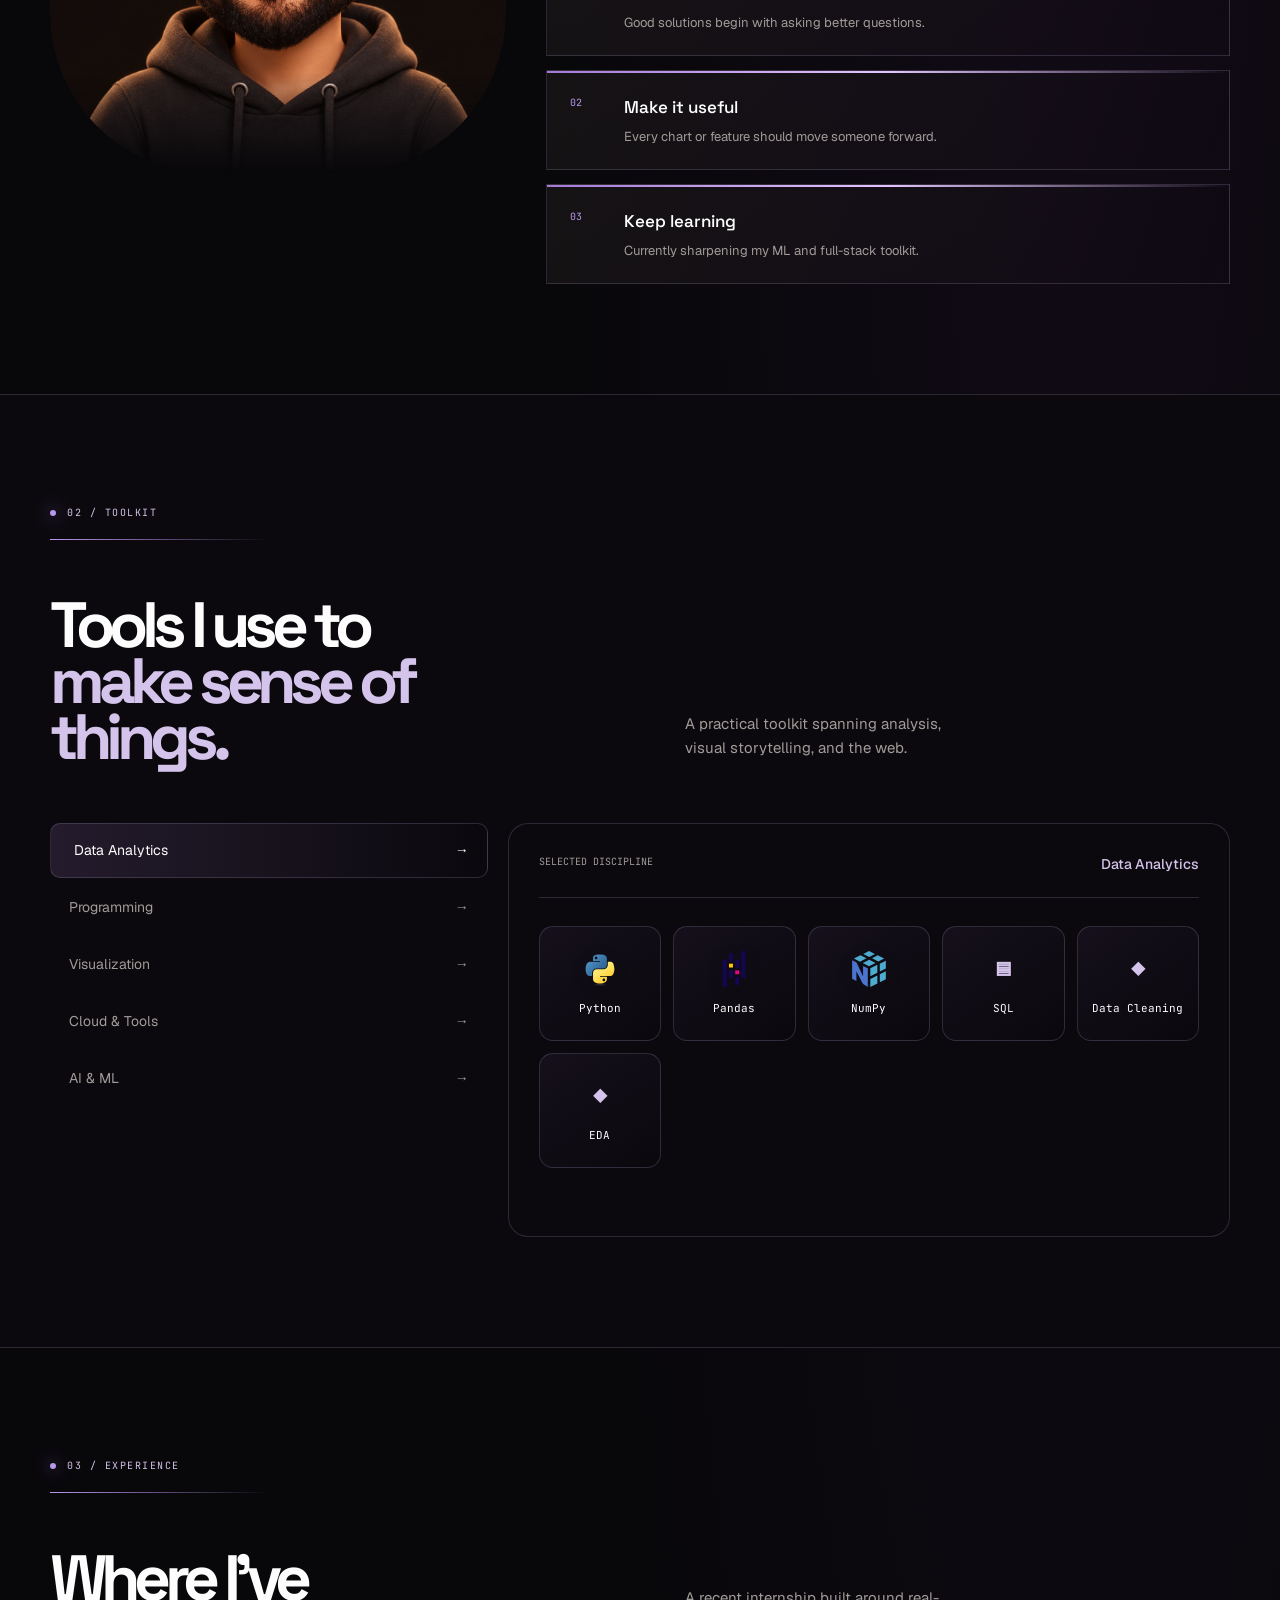
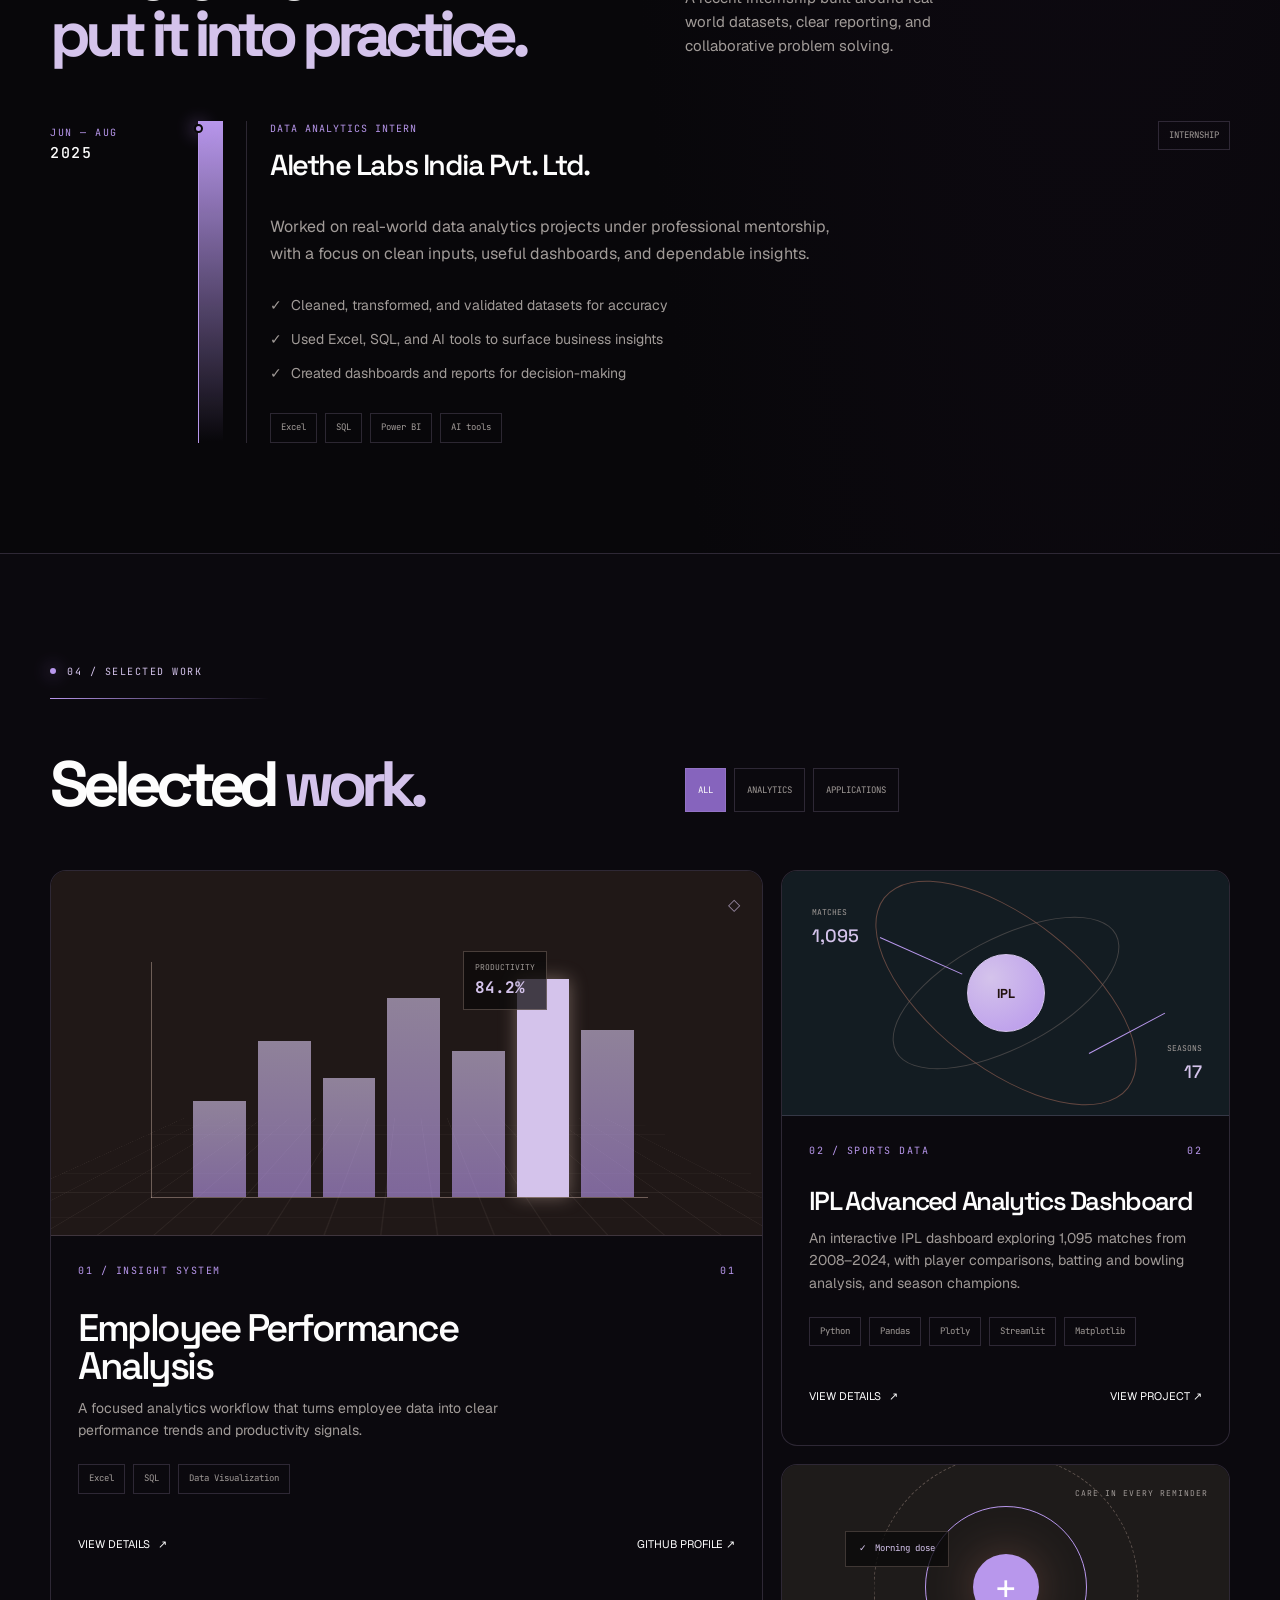
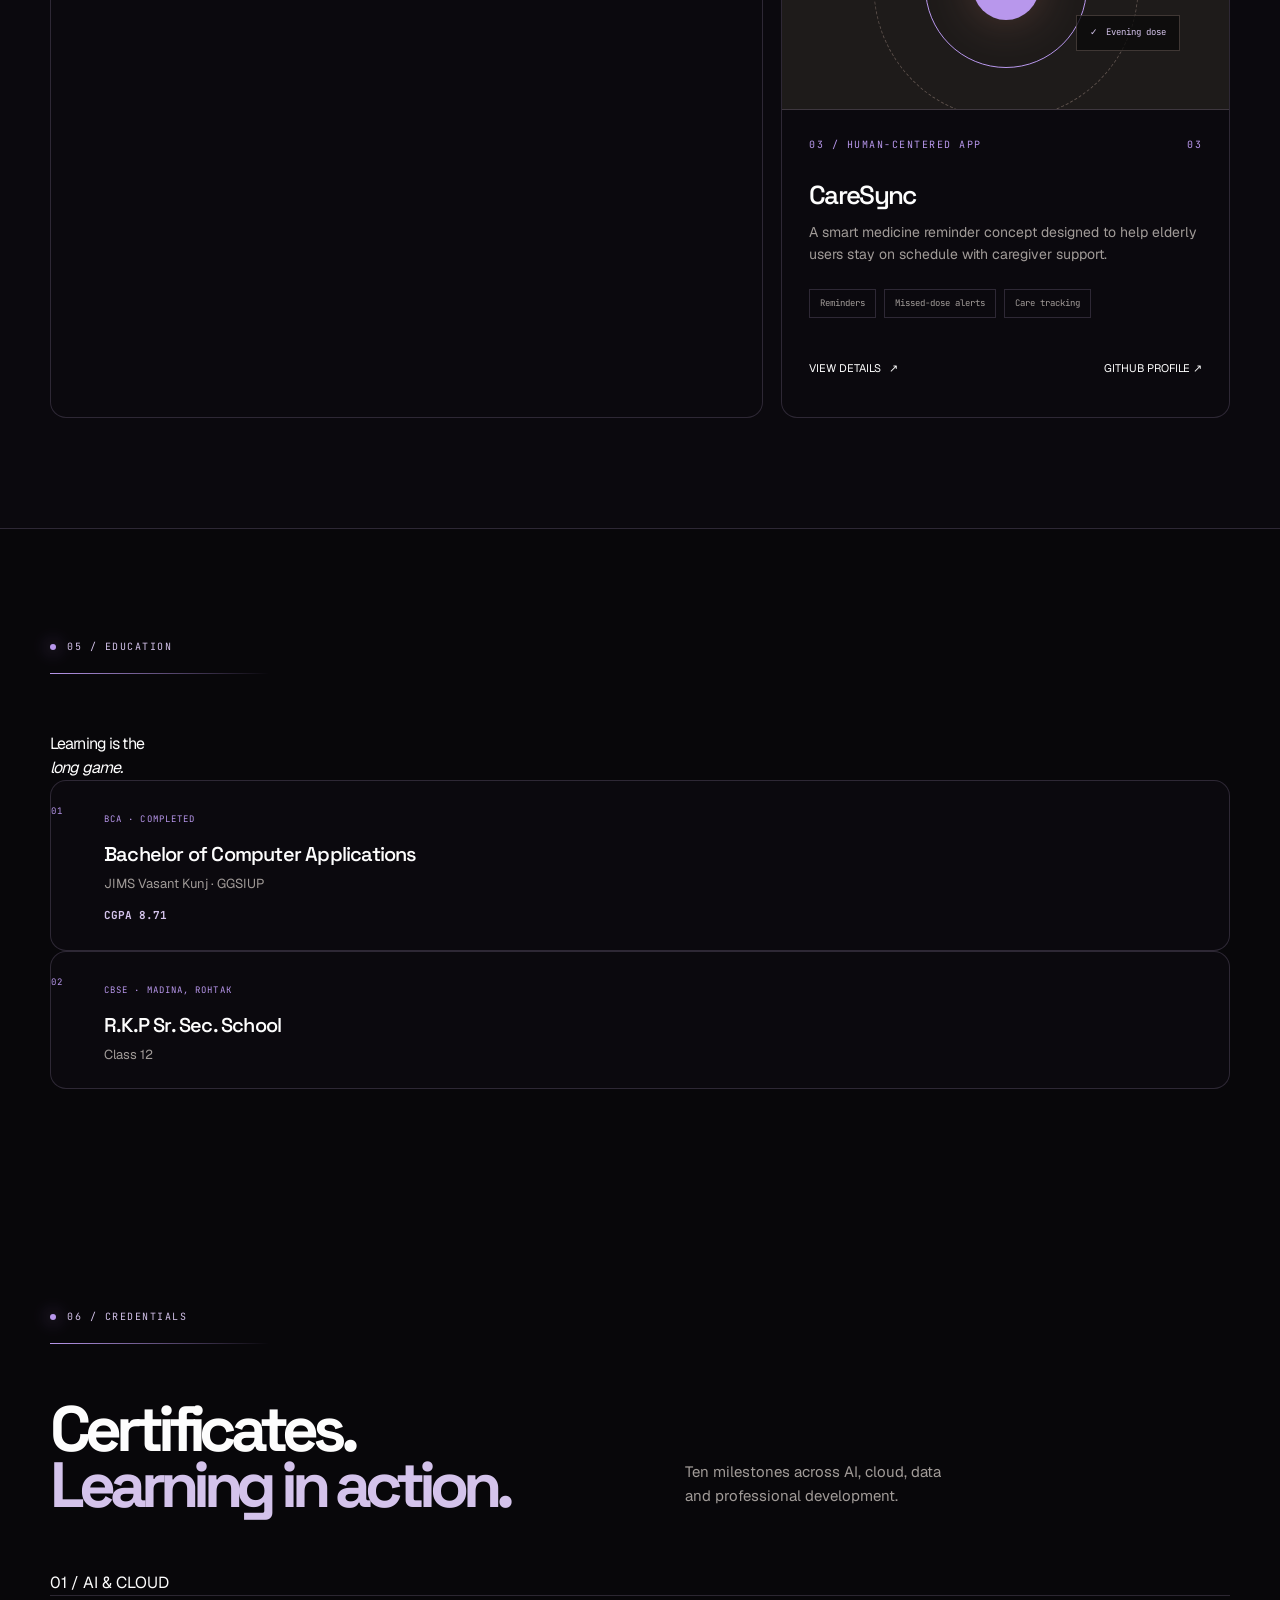
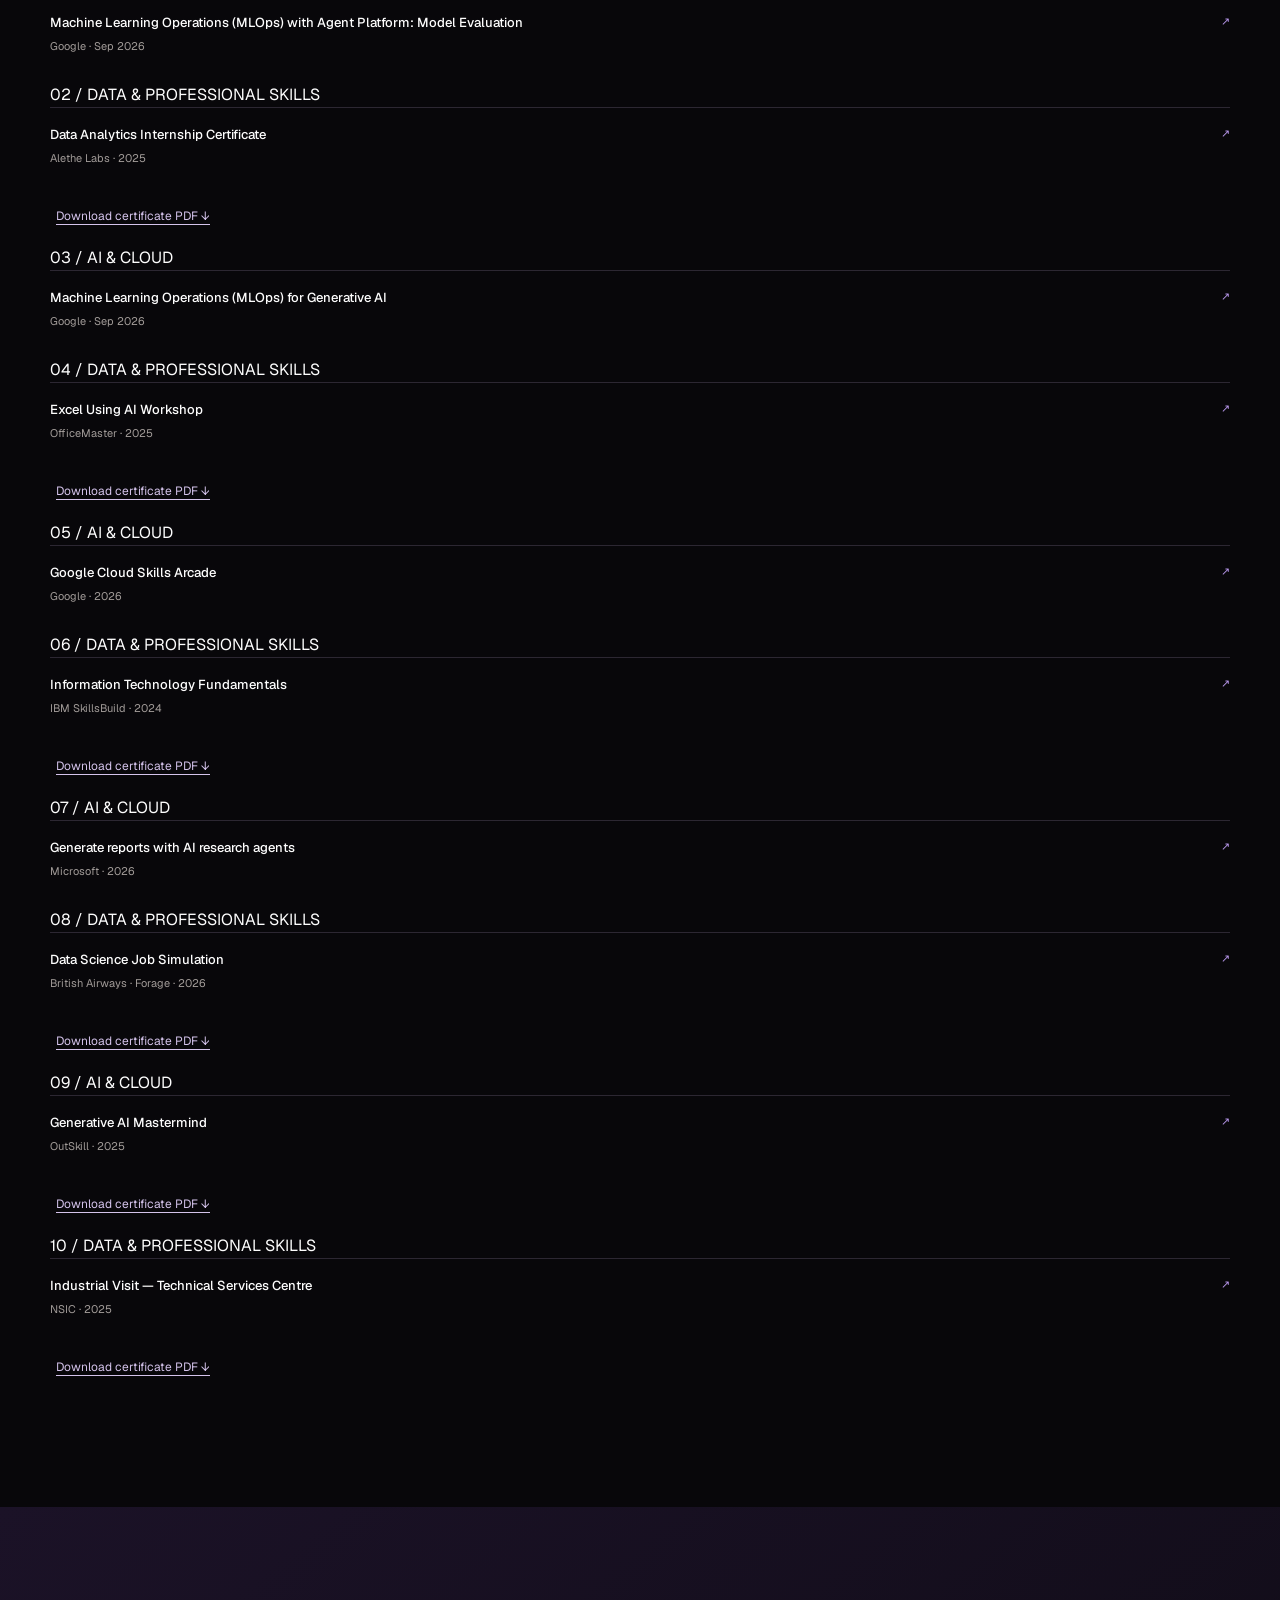
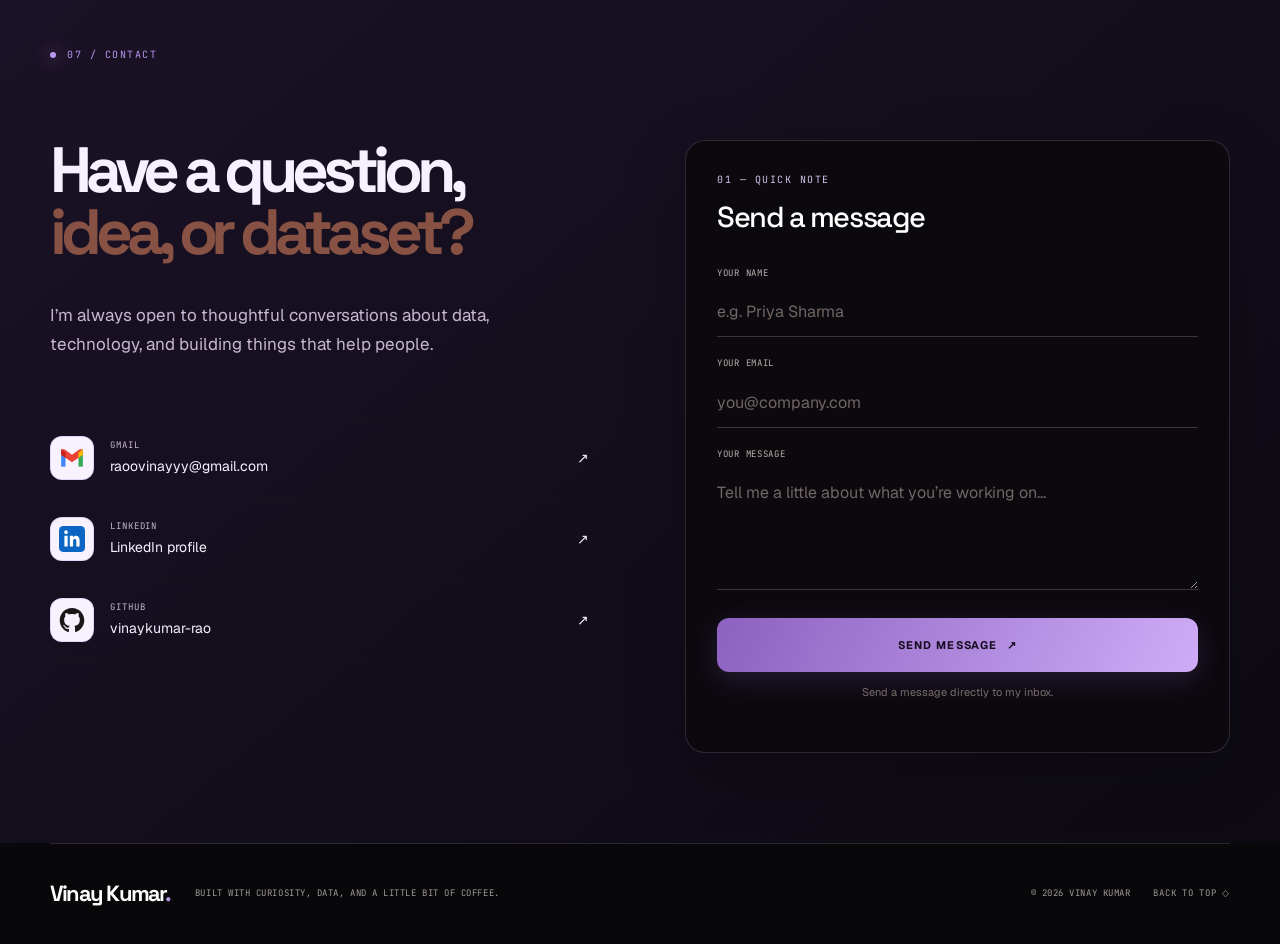
==== commit dc1389f0: "Update education and certifications sections in HTML" ====
--- a/index.html
+++ b/index.html
@@ -31,6 +31,7 @@
           ><button data-testid="nav-experience-link">Experience</button
           ><button data-testid="nav-projects-link">Projects</button
           ><button data-testid="nav-education-link">Education</button
+          ><button data-testid="nav-certifications-link">Certifications</button
           ><button data-testid="nav-contact-link">Contact</button>
         </nav>
         <div class="header-actions" data-testid="header-actions">
@@ -409,46 +410,29 @@
             </div>
           </div>
         </section>
-        <section
-          id="education"
-          class="content-section page-container"
-          data-testid="education-section"
-        >
-          <div class="section-label" data-testid="education-section-label">
-            <span class="section-label__dot"></span><span>05 / Education & credentials</span>
-          </div>
-          <div class="education-layout">
-            <div>
-              <h2 data-testid="education-heading">Learning is the<br /><em>long game.</em></h2>
-              <div class="education-card" data-testid="education-card">
-                <span size="25" aria-hidden="true">◇</span>
-                <div>
-                  <span>BCA · COMPLETED</span>
-                  <h3>Bachelor of Computer Applications</h3>
-                  <p>JIMS Vasant Kunj · GGSIUP</p>
-                  <strong>CGPA 8.71</strong>
-                </div>
-              </div>
-              <div class="education-card education-card--school" data-testid="school-card">
-                <span size="20" aria-hidden="true">◇</span>
-                <div>
-                  <span>CBSE · MADINA, ROHTAK</span>
-                  <h3>R.K.P Sr. Sec. School</h3>
-                  <p>Class 12</p>
-                </div>
-                            </div>
-
-            <div class="certifications" data-testid="certifications-list">
-              <div class="certifications-heading">
-                <span>Certifications</span>
-                <span>2024–2026</span>
-              </div>
-
-              <div class="certification-columns">
-                <div class="certification-group">
-                  <h3 class="credential-group-title">AI &amp; Cloud</h3>
-
-                  <a class="certification-row"
+        <section id="education" class="content-section page-container education-full" data-testid="education-section">
+          <div class="section-label"><span class="section-label__dot"></span><span>05 / Education</span></div>
+          <h2 data-testid="education-heading">Learning is the<br /><em>long game.</em></h2>
+          <div class="education-wide-list">
+            <div class="education-card" data-testid="education-card">
+              <span class="education-number" aria-hidden="true">01</span>
+              <div><span>BCA · COMPLETED</span><h3>Bachelor of Computer Applications</h3><p>JIMS Vasant Kunj · GGSIUP</p><strong>CGPA 8.71</strong></div>
+            </div>
+            <div class="education-card" data-testid="school-card">
+              <span class="education-number" aria-hidden="true">02</span>
+              <div><span>CBSE · MADINA, ROHTAK</span><h3>R.K.P Sr. Sec. School</h3><p>Class 12</p></div>
+            </div>
+          </div>
+        </section>
+        <section id="certifications" class="content-section page-container credentials-section" aria-labelledby="credentials-title">
+          <div class="section-label"><span class="section-label__dot"></span><span>06 / Credentials</span></div>
+          <div class="section-heading-row credentials-heading">
+            <h2 id="credentials-title">Certificates.<br /><em>Learning in action.</em></h2>
+            <p>Ten milestones across AI, cloud, data and professional development.</p>
+          </div>
+          <div class="credentials-grid" data-testid="certifications-list">
+            <article class="credential-tile"><span class="credential-number">01 / AI & CLOUD</span>
+<a class="certification-row"
                      href="https://www.skills.google/public_profiles/336349b6-4f80-4316-b5c3-5b4c0ec5d795/badges/28119486"
                      target="_blank" rel="noopener noreferrer">
                     <div>
@@ -457,8 +441,20 @@
                     </div>
                     <span aria-hidden="true">↗</span>
                   </a>
-
-                  <a class="certification-row"
+            </article>
+            <article class="credential-tile"><span class="credential-number">02 / DATA & PROFESSIONAL SKILLS</span>
+<a class="certification-row"
+                     href="assets/alethe-labs-internship.pdf"
+                     target="_blank" rel="noopener noreferrer">
+                    <div>
+                      <strong>Data Analytics Internship Certificate</strong>
+                      <span>Alethe Labs · 2025</span>
+                    </div>
+                    <span aria-hidden="true">↗</span>
+                  </a>
+            </article>
+            <article class="credential-tile"><span class="credential-number">03 / AI & CLOUD</span>
+<a class="certification-row"
                      href="https://www.skills.google/public_profiles/336349b6-4f80-4316-b5c3-5b4c0ec5d795/badges/28119384"
                      target="_blank" rel="noopener noreferrer">
                     <div>
@@ -467,8 +463,20 @@
                     </div>
                     <span aria-hidden="true">↗</span>
                   </a>
-
-                  <a class="certification-row"
+            </article>
+            <article class="credential-tile"><span class="credential-number">04 / DATA & PROFESSIONAL SKILLS</span>
+<a class="certification-row"
+                     href="assets/excel-using-ai.pdf"
+                     target="_blank" rel="noopener noreferrer">
+                    <div>
+                      <strong>Excel Using AI Workshop</strong>
+                      <span>OfficeMaster · 2025</span>
+                    </div>
+                    <span aria-hidden="true">↗</span>
+                  </a>
+            </article>
+            <article class="credential-tile"><span class="credential-number">05 / AI & CLOUD</span>
+<a class="certification-row"
                      href="https://www.skills.google/public_profiles/336349b6-4f80-4316-b5c3-5b4c0ec5d795/badges/24257101"
                      target="_blank" rel="noopener noreferrer">
                     <div>
@@ -477,8 +485,20 @@
                     </div>
                     <span aria-hidden="true">↗</span>
                   </a>
-
-                  <a class="certification-row"
+            </article>
+            <article class="credential-tile"><span class="credential-number">06 / DATA & PROFESSIONAL SKILLS</span>
+<a class="certification-row"
+                     href="assets/ibm-it-fundamentals.pdf"
+                     target="_blank" rel="noopener noreferrer">
+                    <div>
+                      <strong>Information Technology Fundamentals</strong>
+                      <span>IBM SkillsBuild · 2024</span>
+                    </div>
+                    <span aria-hidden="true">↗</span>
+                  </a>
+            </article>
+            <article class="credential-tile"><span class="credential-number">07 / AI & CLOUD</span>
+<a class="certification-row"
                      href="https://learn.microsoft.com/api/credentials/share/en-in/VinayKumar-0509/11AA3CEFEB3701FB?sharingId=68BECC2D4AD1C259"
                      target="_blank" rel="noopener noreferrer">
                     <div>
@@ -487,8 +507,20 @@
                     </div>
                     <span aria-hidden="true">↗</span>
                   </a>
-
-                  <a class="certification-row"
+            </article>
+            <article class="credential-tile"><span class="credential-number">08 / DATA & PROFESSIONAL SKILLS</span>
+<a class="certification-row"
+                     href="assets/british-airways.pdf"
+                     target="_blank" rel="noopener noreferrer">
+                    <div>
+                      <strong>Data Science Job Simulation</strong>
+                      <span>British Airways · Forage · 2026</span>
+                    </div>
+                    <span aria-hidden="true">↗</span>
+                  </a>
+            </article>
+            <article class="credential-tile"><span class="credential-number">09 / AI & CLOUD</span>
+<a class="certification-row"
                      href="assets/generative-ai.pdf"
                      target="_blank" rel="noopener noreferrer">
                     <div>
@@ -497,52 +529,9 @@
                     </div>
                     <span aria-hidden="true">↗</span>
                   </a>
-                </div>
-
-                <div class="certification-group">
-                  <h3 class="credential-group-title">Data &amp; Professional Skills</h3>
-
-                  <a class="certification-row"
-                     href="assets/alethe-labs-internship.pdf"
-                     target="_blank" rel="noopener noreferrer">
-                    <div>
-                      <strong>Data Analytics Internship Certificate</strong>
-                      <span>Alethe Labs · 2025</span>
-                    </div>
-                    <span aria-hidden="true">↗</span>
-                  </a>
-
-                  <a class="certification-row"
-                     href="assets/excel-using-ai.pdf"
-                     target="_blank" rel="noopener noreferrer">
-                    <div>
-                      <strong>Excel Using AI Workshop</strong>
-                      <span>OfficeMaster · 2025</span>
-                    </div>
-                    <span aria-hidden="true">↗</span>
-                  </a>
-
-                  <a class="certification-row"
-                     href="assets/ibm-it-fundamentals.pdf"
-                     target="_blank" rel="noopener noreferrer">
-                    <div>
-                      <strong>Information Technology Fundamentals</strong>
-                      <span>IBM SkillsBuild · 2024</span>
-                    </div>
-                    <span aria-hidden="true">↗</span>
-                  </a>
-
-                  <a class="certification-row"
-                     href="assets/british-airways.pdf"
-                     target="_blank" rel="noopener noreferrer">
-                    <div>
-                      <strong>Data Science Job Simulation</strong>
-                      <span>British Airways · Forage · 2026</span>
-                    </div>
-                    <span aria-hidden="true">↗</span>
-                  </a>
-
-                  <a class="certification-row"
+            </article>
+            <article class="credential-tile"><span class="credential-number">10 / DATA & PROFESSIONAL SKILLS</span>
+<a class="certification-row"
                      href="assets/nsic-industrial-visit.pdf"
                      target="_blank" rel="noopener noreferrer">
                     <div>
@@ -551,15 +540,13 @@
                     </div>
                     <span aria-hidden="true">↗</span>
                   </a>
-                </div>
-              </div>
-            </div>
+            </article>
           </div>
         </section>
         <section id="contact" class="contact-section" data-testid="contact-section">
           <div class="page-container">
             <div class="section-label" data-testid="contact-section-label">
-              <span class="section-label__dot"></span><span>06 / Contact</span>
+              <span class="section-label__dot"></span><span>07 / Contact</span>
             </div>
             <div class="contact-layout">
               <div class="contact-copy">
--- a/motion.css
+++ b/motion.css
@@ -1054,3 +1054,72 @@
     animation: none;
   }
 }
+/* Certification area: two equal groups */
+@media (min-width: 1101px) {
+  #education .education-layout {
+    grid-template-columns: .8fr 1.4fr;
+    gap: 40px;
+  }
+}
+
+.certification-columns {
+  display: grid;
+  grid-template-columns: repeat(2, minmax(0, 1fr));
+  gap: 24px;
+}
+
+.certification-group {
+  min-width: 0;
+}
+
+.certification-group + .certification-group {
+  border-left: 1px solid var(--line);
+  padding-left: 24px;
+}
+
+.credential-group-title {
+  margin: 0;
+  padding: 16px 0;
+  font-size: 14px;
+  line-height: 1.5;
+  color: var(--sand);
+}
+
+.certification-columns .certification-row {
+  gap: 12px;
+  padding: 20px 0;
+  align-items: flex-start;
+}
+
+.certification-columns .certification-row > div {
+  min-width: 0;
+}
+
+.certification-columns .certification-row strong {
+  font-size: 13px;
+  line-height: 1.6;
+  overflow-wrap: anywhere;
+  color: var(--ink);
+}
+
+.certification-columns .certification-row span {
+  line-height: 1.6;
+}
+
+.certification-columns .certificate-actions {
+  font-size: 11px;
+}
+
+@media (max-width: 700px) {
+  .certification-columns {
+    grid-template-columns: 1fr;
+    gap: 24px;
+  }
+
+  .certification-group + .certification-group {
+    border-left: 0;
+    padding-left: 0;
+    border-top: 1px solid var(--line);
+    padding-top: 12px;
+  }
+}
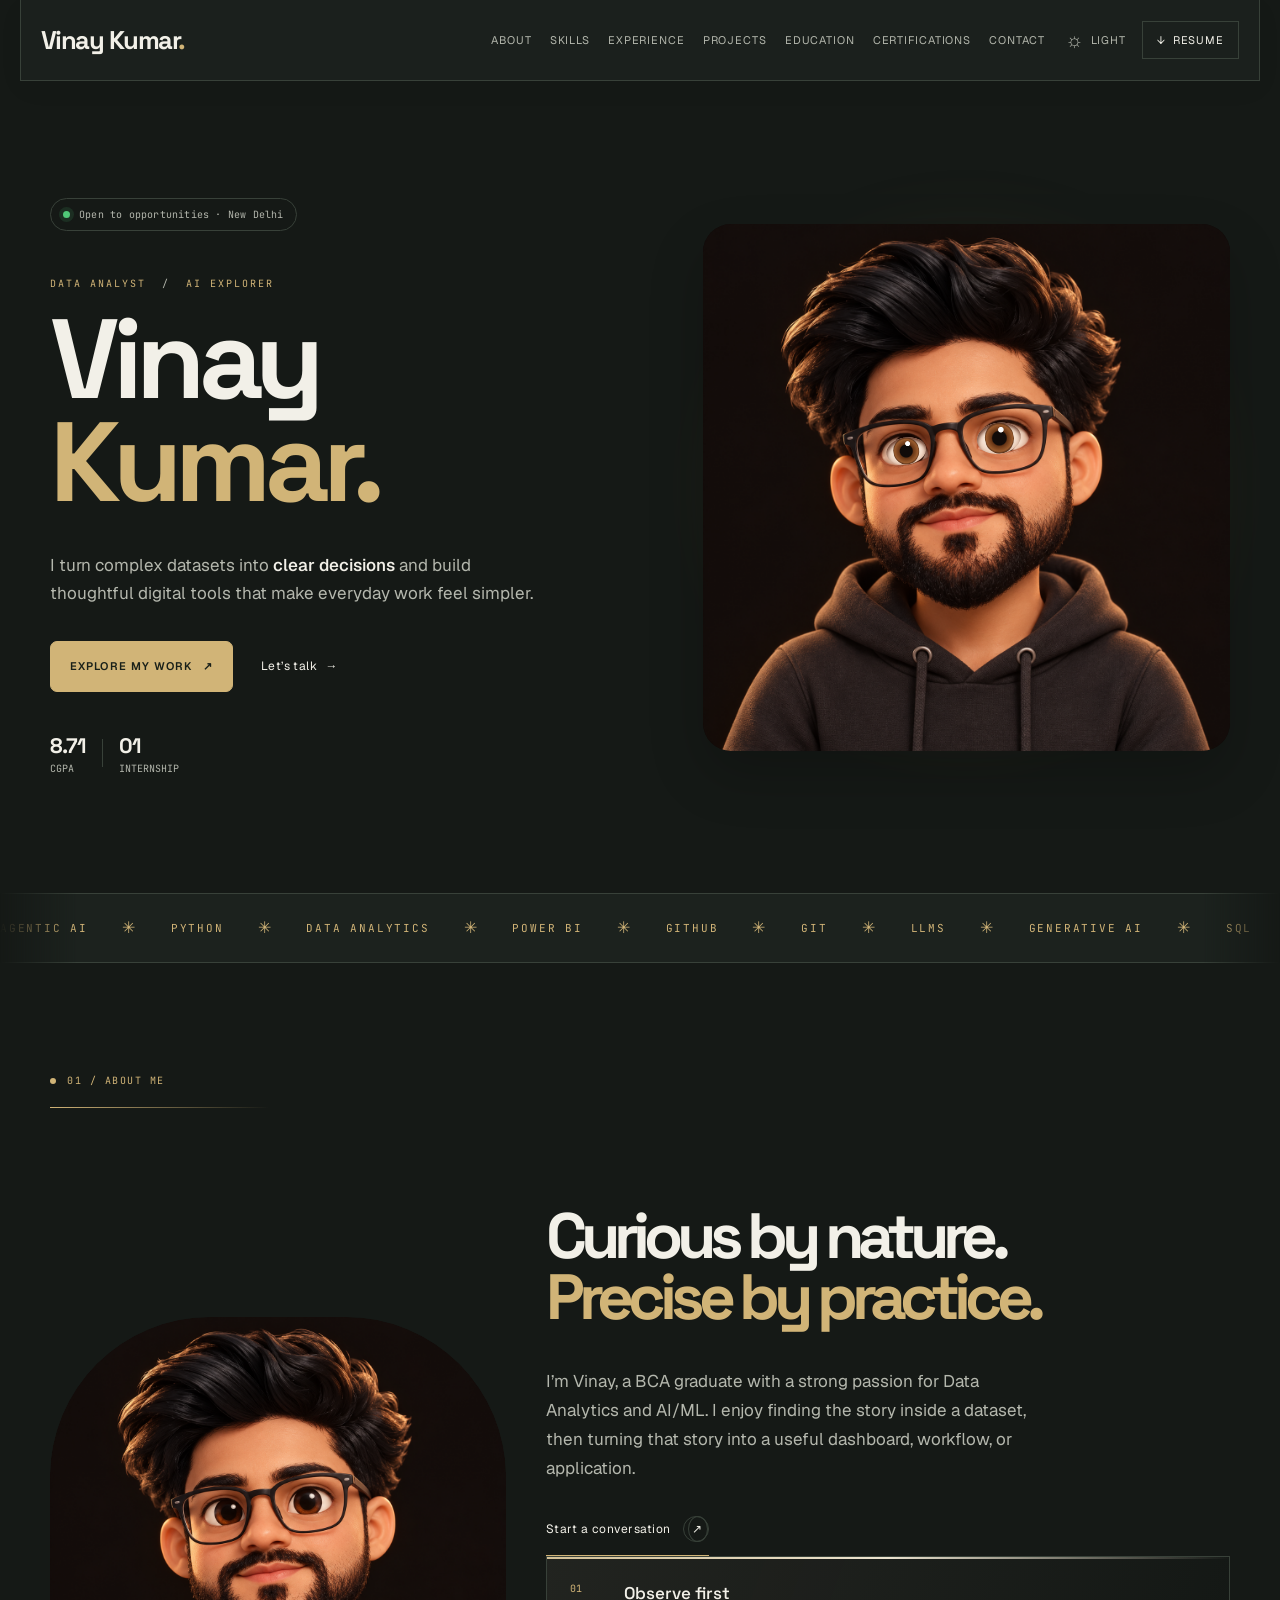
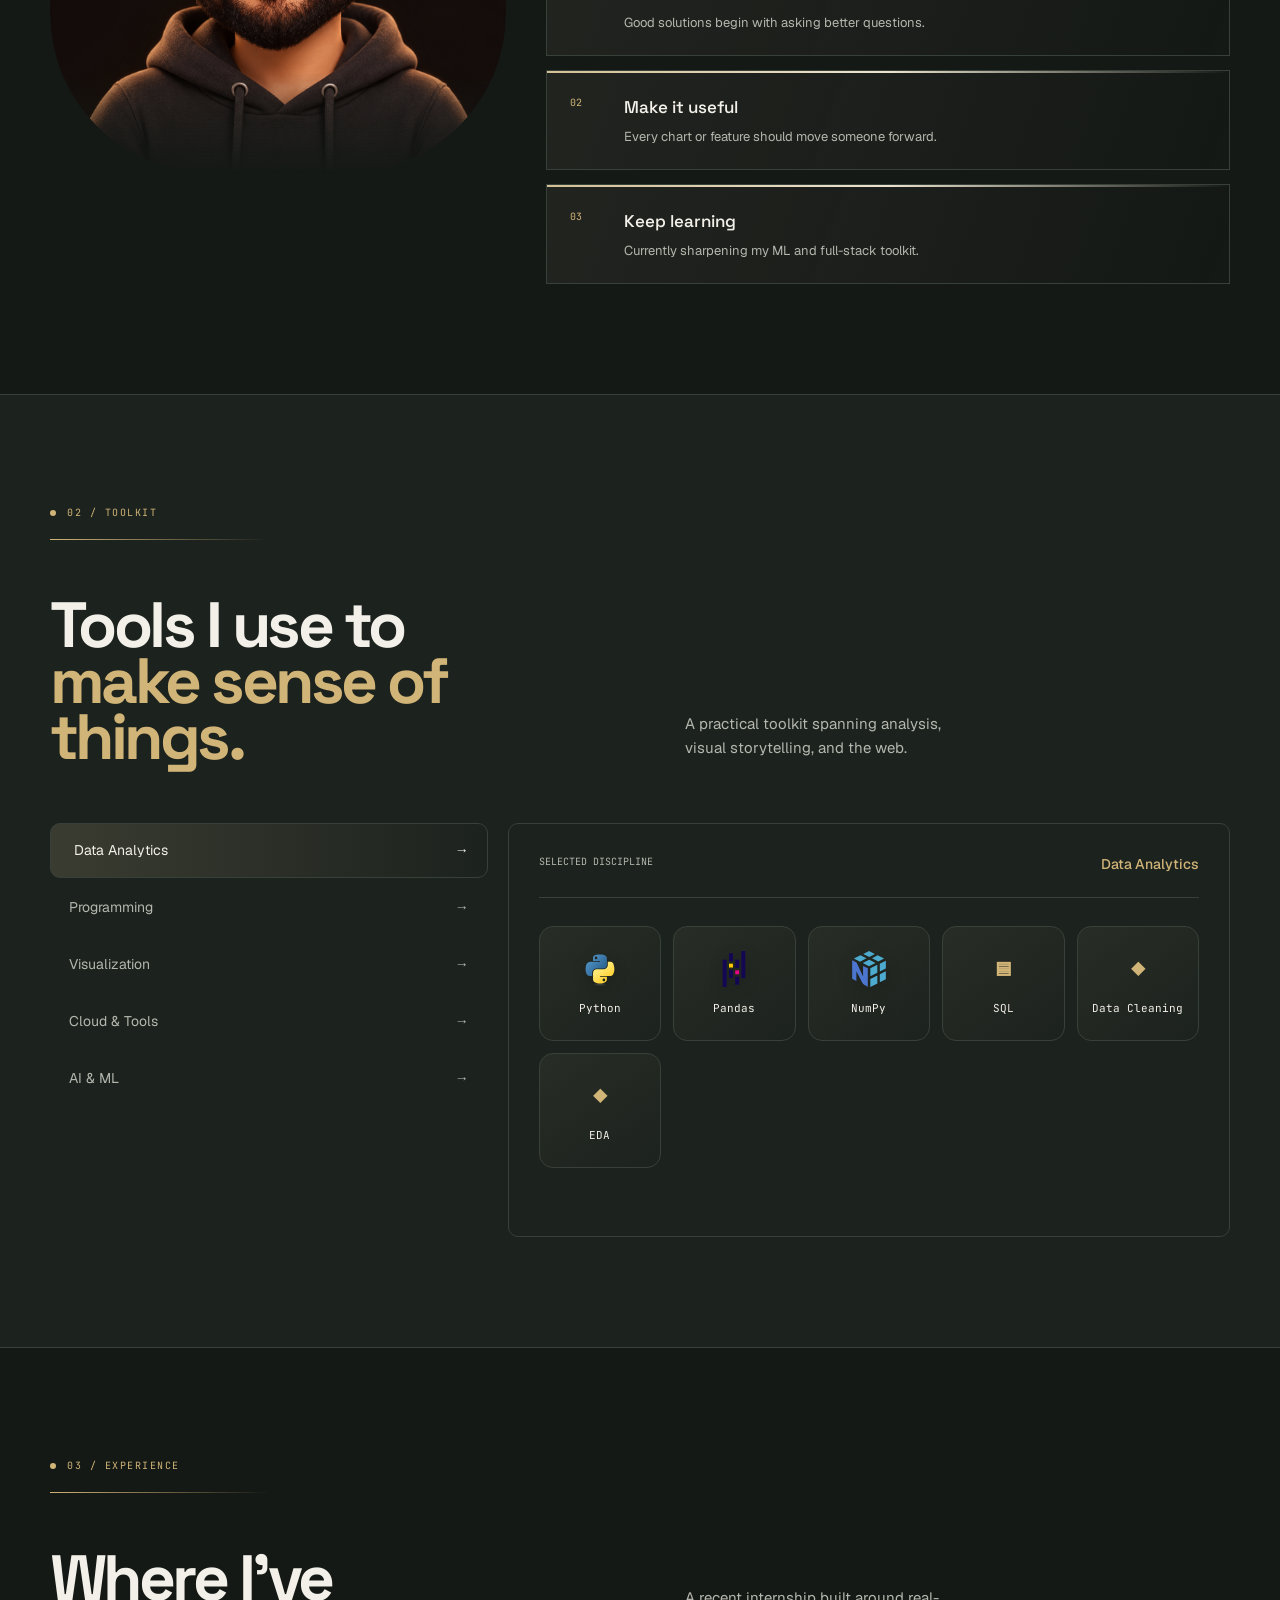
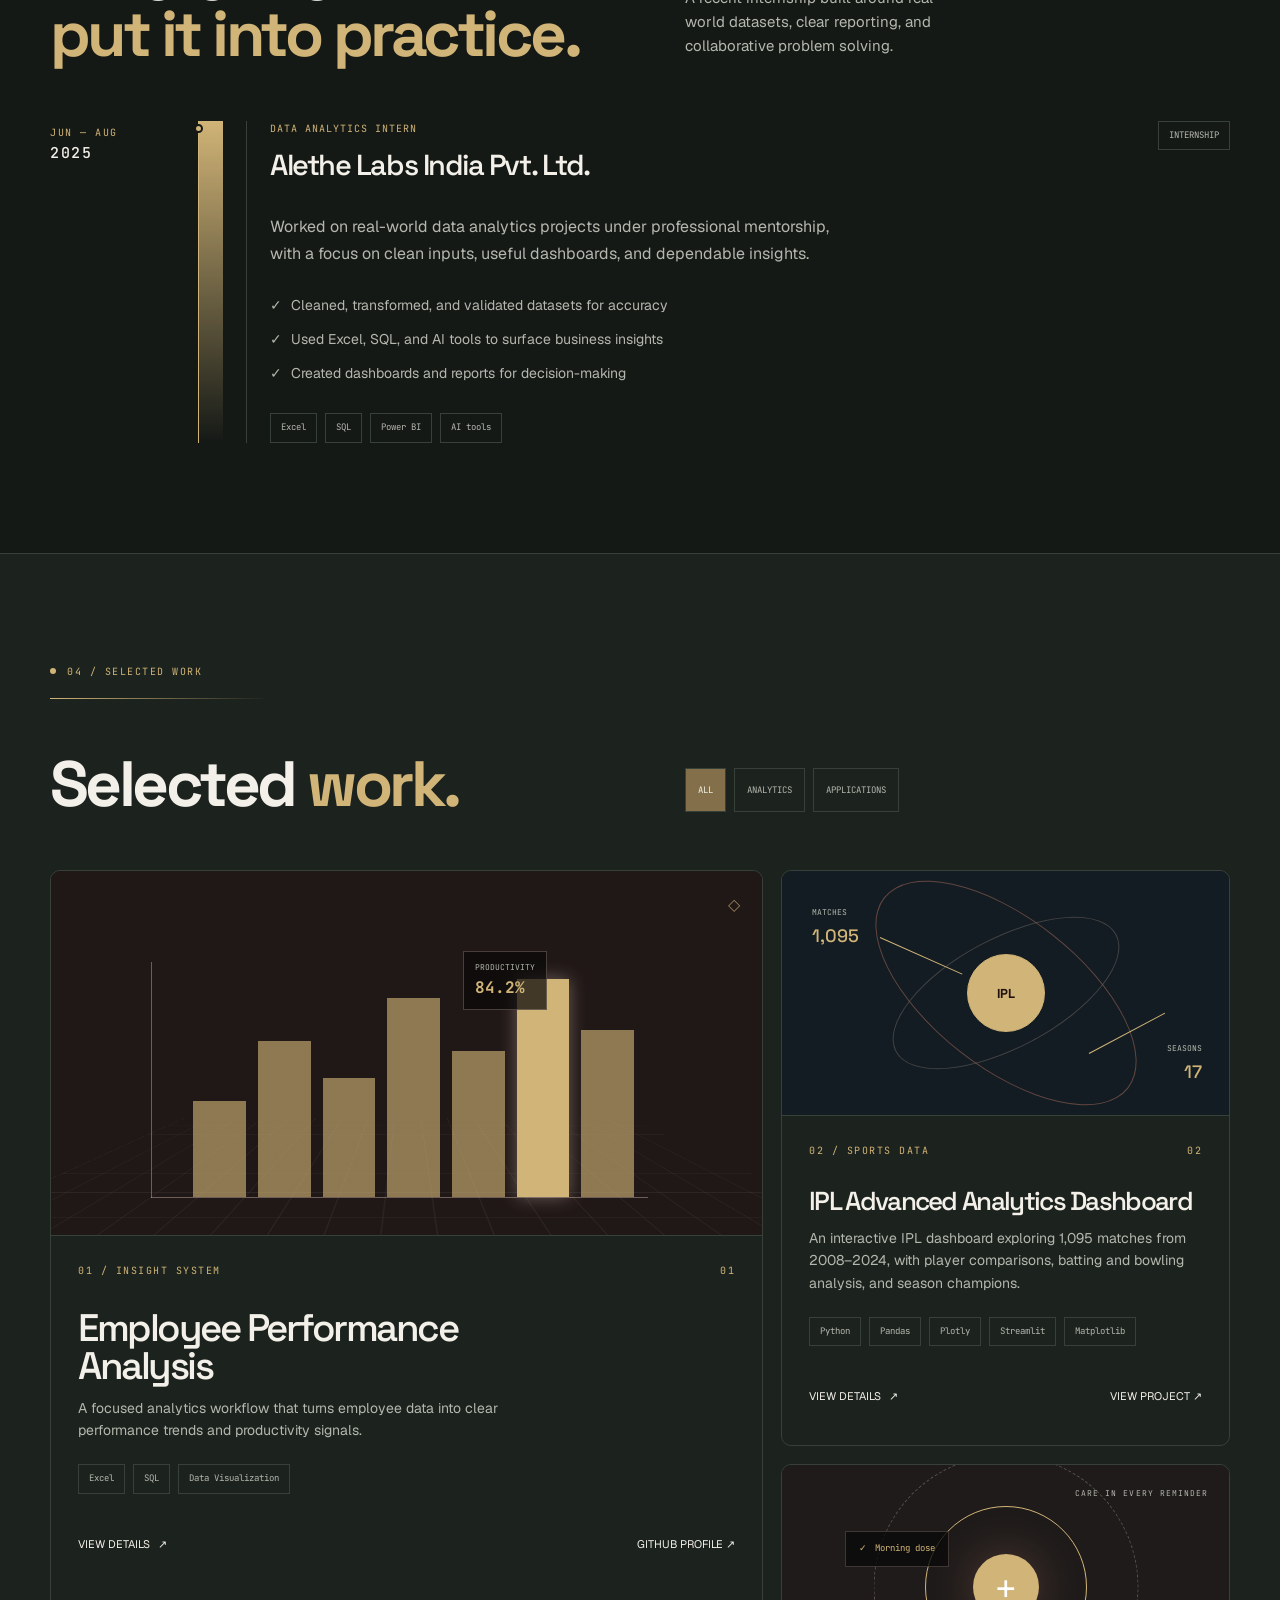
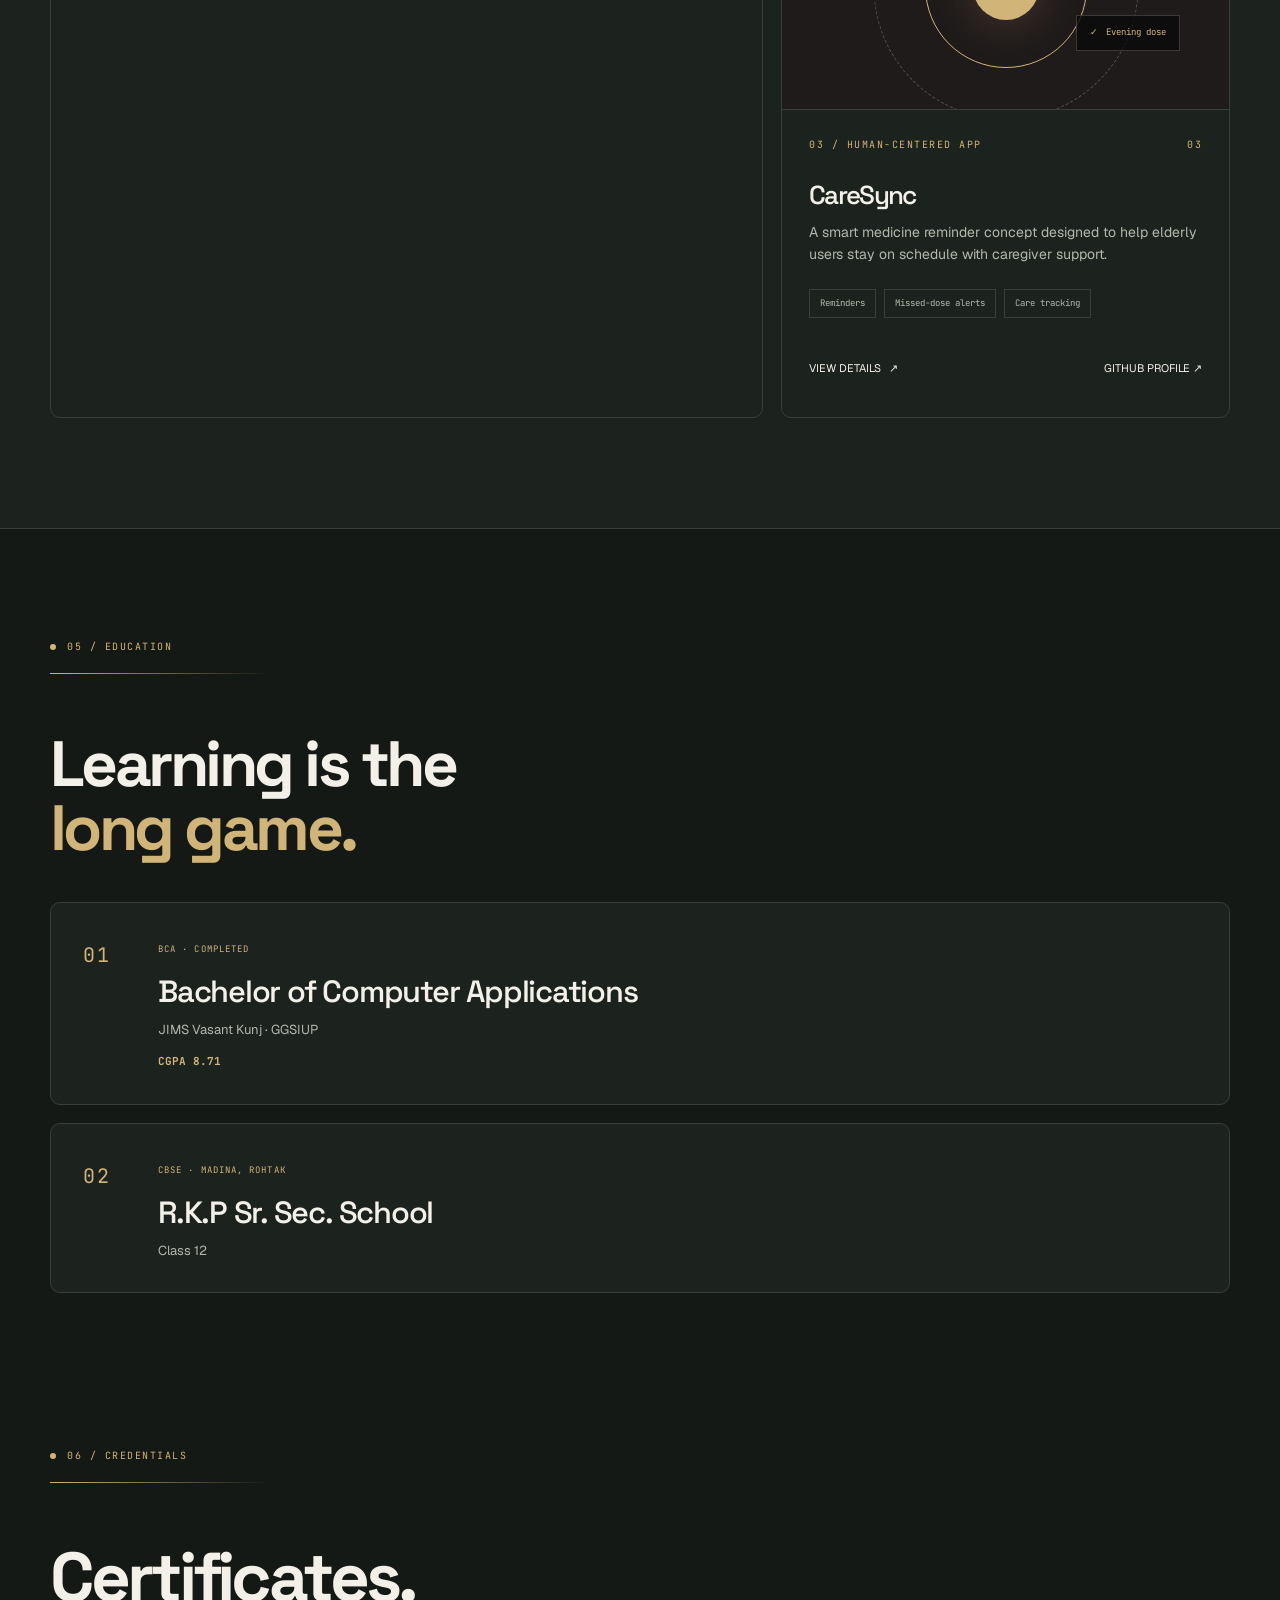
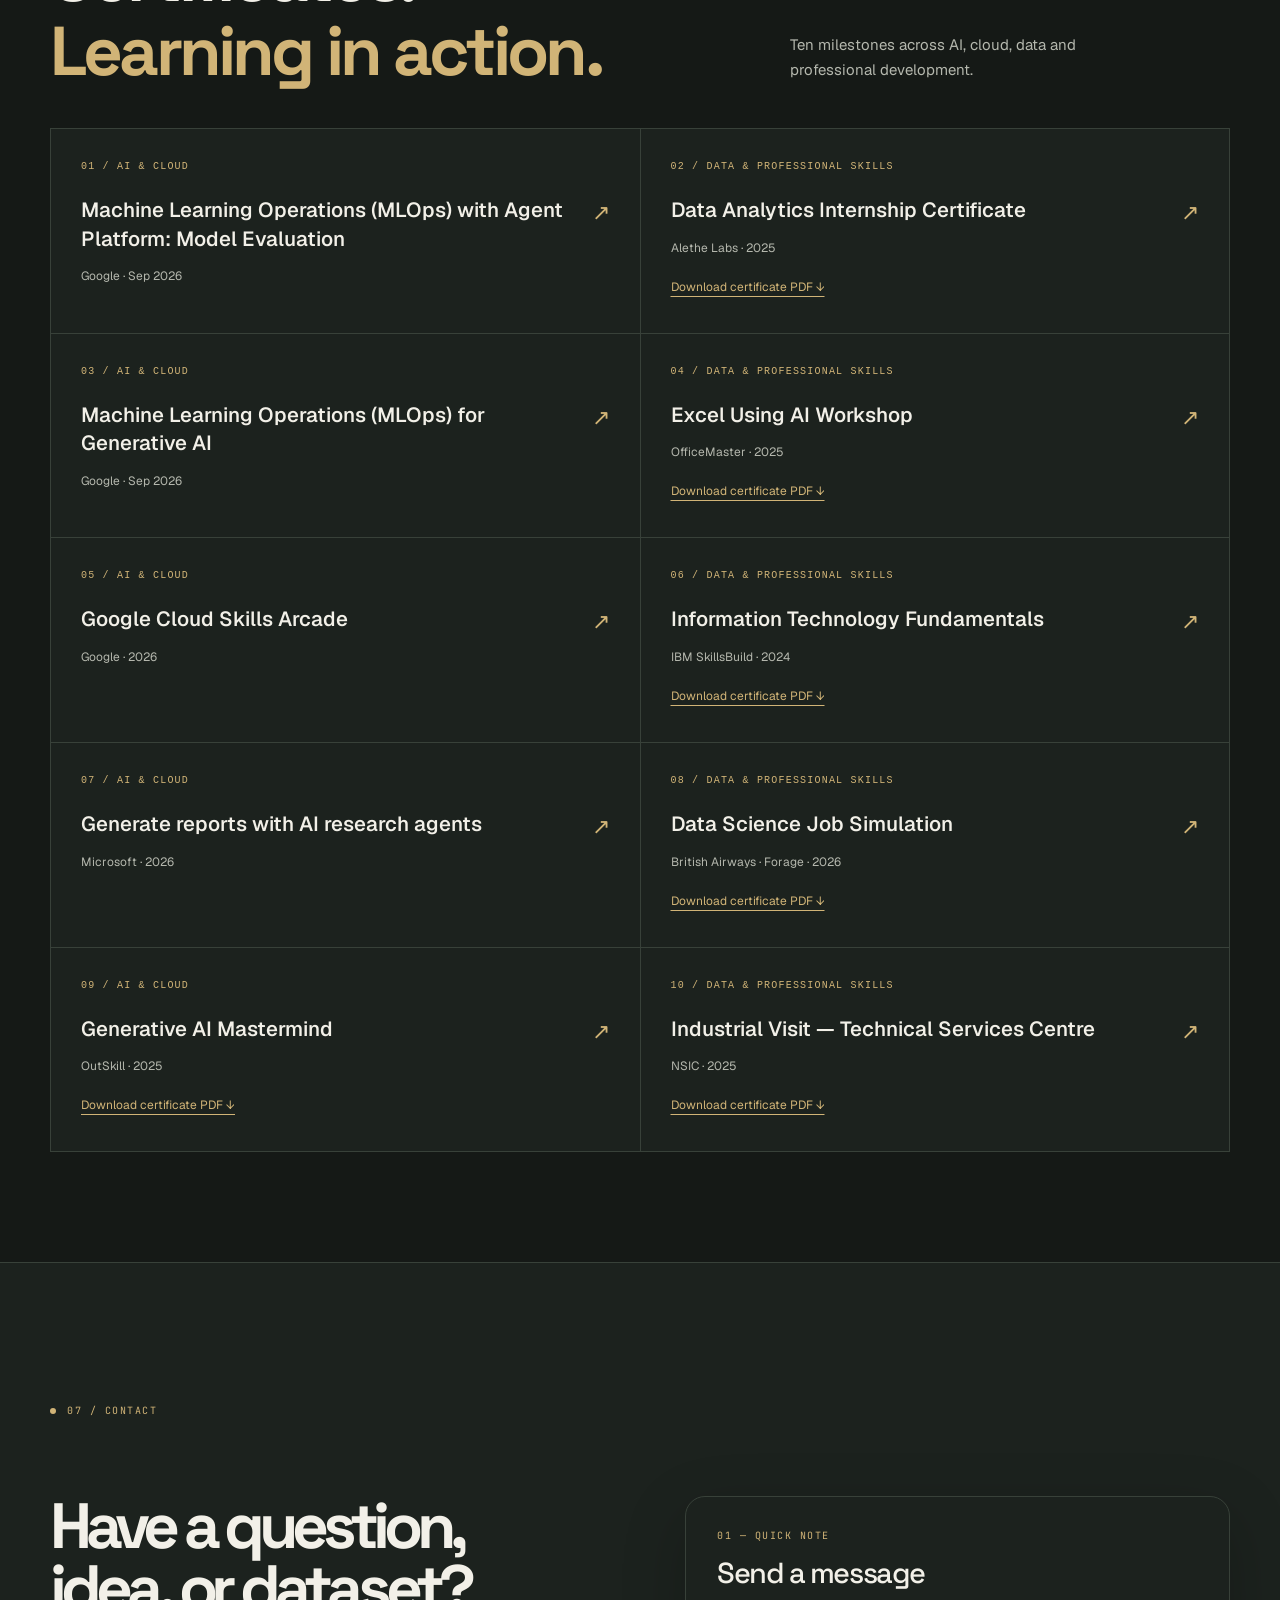
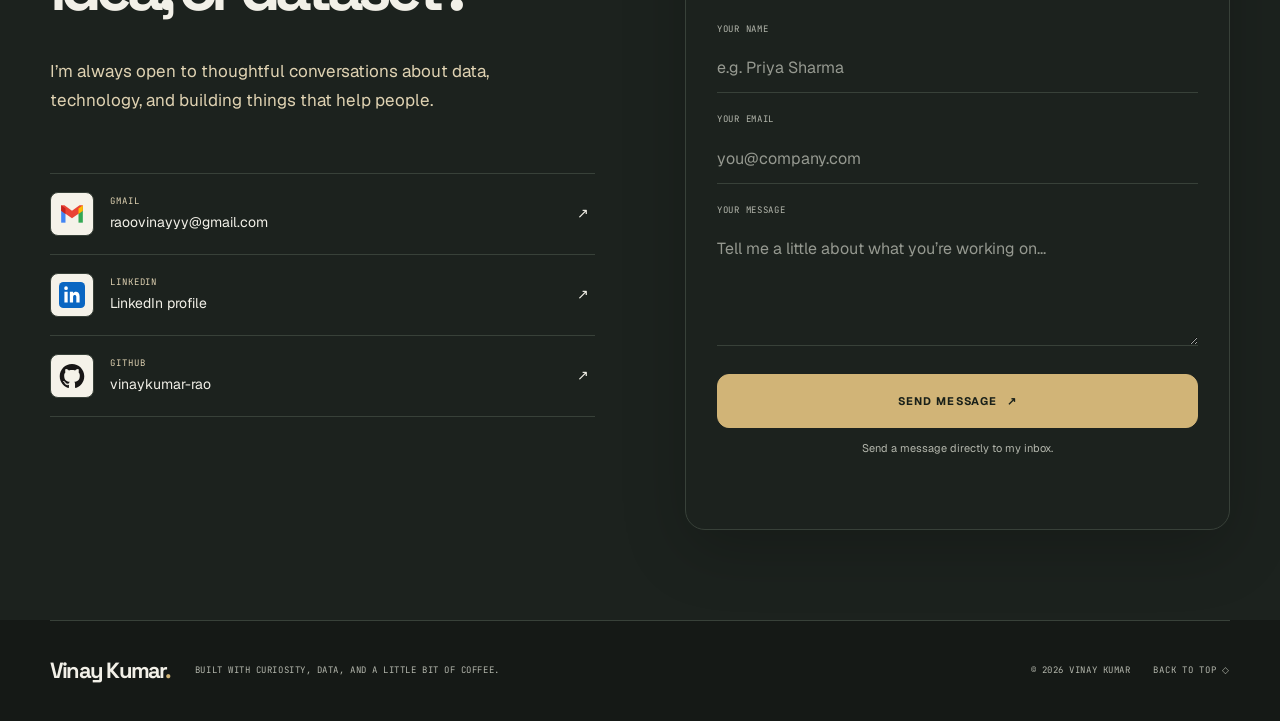
==== commit 7d66856c: "Update resume link to point to new PDF file" ====
--- a/index.html
+++ b/index.html
@@ -43,7 +43,7 @@
             <span size="16" aria-hidden="true">☼</span><span>Light</span></button
           ><a
             class="header-resume"
-            href="assets/vinaykumarresume.pdf"
+            href="assets/resume.pdf"
             target="_blank"
             rel="noreferrer"
             data-testid="header-resume-link"
--- a/motion.css
+++ b/motion.css
@@ -13,9 +13,9 @@
   place-items: center;
   width: 44px;
   height: 44px;
-  border: 1px solid #b890e54d;
+  border: 1px solid #dacba84d;
   border-radius: 12px;
-  background: #f8f2ff;
+  background: #f5f1e6;
   transition: transform .3s,box-shadow .3s
 }
 
@@ -32,7 +32,7 @@
 
 .contact-links a:hover .contact-icon {
   transform: translateY(-3px) rotate(-5deg);
-  box-shadow: 0 0 22px #b685df55
+  box-shadow: 0 0 22px #d7c69f55
 }
 
 .contact-links a:active .contact-icon {
@@ -127,7 +127,7 @@
   left: 0;
   width: 100%;
   height: 2px;
-  background: linear-gradient(90deg,#a47ad7,#e2c5ff,transparent);
+  background: linear-gradient(90deg,#d3c096,#ebe3cf,transparent);
   transform: scaleX(0);
   transform-origin: left;
   transition: transform .9s var(--step-delay,0ms)
@@ -171,8 +171,8 @@
 }
 
 .contact-form input:focus,.contact-form textarea:focus {
-  border-color: #c9a2ff!important;
-  box-shadow: 0 2px 0 #bc8cec;
+  border-color: #e4d9be!important;
+  box-shadow: 0 2px 0 #dbcca9;
   outline: none
 }
 
@@ -180,11 +180,11 @@
   position: relative;
   overflow: hidden;
   border-radius: 12px!important;
-  background: linear-gradient(115deg,#8c61c0,#cfacf7)!important;
-  color: #160d20!important;
+  background: linear-gradient(115deg,#c8b17e,#e4d9bf)!important;
+  color: #353326!important;
   min-height: 54px;
   font-weight: 700!important;
-  box-shadow: 0 8px 28px #9561c633
+  box-shadow: 0 8px 28px #cab38133
 }
 
 .form-submit::after {
@@ -302,7 +302,7 @@
   min-height: 115px;
   border: 1px solid var(--line);
   border-radius: 14px;
-  background: linear-gradient(145deg,#a679d911,transparent);
+  background: linear-gradient(145deg,#d3c09611,transparent);
   transition: transform .25s,border-color .25s,box-shadow .25s
 }
 
@@ -331,7 +331,7 @@
 .skill-tags .tool-tile:hover {
   transform: translateY(-6px) rotate(2deg);
   border-color: var(--clay);
-  box-shadow: 0 8px 30px #aa7ae522
+  box-shadow: 0 8px 30px #d6c49d22
 }
 
 .skill-cloud {
@@ -343,7 +343,7 @@
 }
 
 .skill-tabs button.is-active {
-  background: linear-gradient(90deg,#a17ac62b,transparent)
+  background: linear-gradient(90deg,#cfbb8d2b,transparent)
 }
 
 .certificate-actions {
@@ -442,14 +442,14 @@
   height: 3px;
   z-index: 9999;
   transform-origin: left;
-  background: linear-gradient(90deg,#7752ac,#e7ccff);
-  box-shadow: 0 0 16px #bc88f6;
+  background: linear-gradient(90deg,#c0a66d,#ede5d3);
+  box-shadow: 0 0 16px #dcceac;
   pointer-events: none
 }
 
 .project-card,.skill-cloud {
   position: relative;
-  background-image: radial-gradient(260px circle at var(--spot-x,-500px) var(--spot-y,-500px),#ac7ce51c,transparent 80%)!important
+  background-image: radial-gradient(260px circle at var(--spot-x,-500px) var(--spot-y,-500px),#d6c59e1c,transparent 80%)!important
 }
 
 .hero-copy {
@@ -529,74 +529,74 @@
 }
 
 .submission-dialog {
-  background: radial-gradient(ellipse at top,#30203e,#120e19 70%);
-  border-color: #9f79ce;
-  color: #faf5ff;
-  box-shadow: 0 24px 100px #0009,0 0 55px #a56be322
+  background: radial-gradient(ellipse at top,#564e37,#313024 70%);
+  border-color: #d1bd91;
+  color: #f6f2e7;
+  box-shadow: 0 24px 100px #0009,0 0 55px #d2bf9422
 }
 
 .submission-dialog::backdrop {
-  background: #08050ebd;
+  background: #24251dbd;
   backdrop-filter: blur(9px)
 }
 
 .submission-check {
-  background: #30203f;
-  color: #dbc0ff;
-  border-color: #ad80e4;
-  box-shadow: 0 0 25px #b07ae333
+  background: #564f37;
+  color: #eae2cd;
+  border-color: #d7c69f;
+  box-shadow: 0 0 25px #d5c49c33
 }
 
 .submission-eyebrow,.submission-close {
-  color: #c3a0ed
+  color: #e0d2b4
 }
 
 .submission-dialog #submission-description {
-  color: #ccbddb
+  color: #e2d6b9
 }
 
 .submission-done {
-  background: #c2a0ec;
-  border-color: #c2a0ec;
-  color: #1c1129
+  background: #dfd2b3;
+  border-color: #dfd2b3;
+  color: #3e3a2b
 }
 
 .submission-done:hover {
-  background: #d8bef7
+  background: #e8dfc8
 }
 
 .submission-dialog--light {
-  background: #faf6ff;
-  color: #24162f;
-  border-color: #ac82d5
+  background: #f6f2e8;
+  color: #45402e;
+  border-color: #d4c299
 }
 
 .submission-dialog--light #submission-description,.submission-dialog--light .submission-close {
-  color: #655173
+  color: #9a8659
 }
 
 .submission-dialog--light .submission-check {
-  background: #eee1ff;
-  color: #724496
+  background: #f2ecdd;
+  color: #a89361
 }
 
 .portfolio-shell {
-  --rust: #8664bd;
-  --clay: #b897ec;
-  --sand: #d4c3eb;
-  --surface: #0b090e;
-  --line: rgba(204,181,231,.18);
-  background: #08070a;
-  background-image: radial-gradient(ellipse at 85% 12%,#24132e55,transparent 35%);
+  --rust: #c8b17e;
+  --clay: #ddcfaf;
+  --sand: #e7ddc4;
+  --surface: #26271f;
+  --line: rgba(211,200,175,.2);
+  background: #22231d;
+  background-image: radial-gradient(ellipse at 85% 12%,#423e2d55,transparent 35%);
   overflow: clip
 }
 
 .portfolio-shell.light-mode {
-  --surface: #faf7ff;
-  --ink: #201629;
-  --muted-ink: #65566f;
-  --line: #d9cce5;
-  background: #faf7ff
+  --surface: #f6f3e8;
+  --ink: #413d2c;
+  --muted-ink: #9a8759;
+  --line: #e7ddc6;
+  background: #f6f3e8
 }
 
 .site-header {
@@ -659,7 +659,7 @@
 }
 
 .portrait-frame::after {
-  background: linear-gradient(0deg,#08070a 0%,transparent 20%);
+  background: linear-gradient(0deg,#22231d 0%,transparent 20%);
   pointer-events: none
 }
 
@@ -677,7 +677,7 @@
 .portrait-glow {
   width: 90%;
   opacity: .32;
-  background: #a57bea;
+  background: #d7c6a0;
   animation: breathe 6s ease-in-out infinite
 }
 
@@ -743,7 +743,7 @@
 }
 
 .section-label__dot,.experience-marker span {
-  box-shadow: 0 0 18px #b58ae8
+  box-shadow: 0 0 18px #dacaa6
 }
 
 #about {
@@ -803,7 +803,7 @@
 
 .button:hover {
   transform: translateY(-3px);
-  box-shadow: 0 8px 28px #9870c733
+  box-shadow: 0 8px 28px #cdb88933
 }
 
 .certification-row:hover {
@@ -812,8 +812,8 @@
 }
 
 .contact-section {
-  background: linear-gradient(140deg,#1b1227,#0d0a12);
-  color: #f6f0ff
+  background: linear-gradient(140deg,#3d3a2a,#2a2920);
+  color: #f5f0e5
 }
 
 .contact-copy h2,.contact-links a {
@@ -942,78 +942,78 @@
 
 /* Light-mode colours */
 .portfolio-shell.light-mode {
-  --clay: #71449c;
-  --sand: #654483;
-  color: #201629;
+  --clay: #ac9663;
+  --sand: #9c885a;
+  color: #413d2c;
 }
 
 .portfolio-shell.light-mode #education, .portfolio-shell.light-mode .site-footer {
-  background: #faf7ff;
-  color: #201629;
+  background: #f6f3e8;
+  color: #413d2c;
 }
 
 .portfolio-shell.light-mode .education-card, .portfolio-shell.light-mode .contact-form {
   background: #ffffff;
-  color: #201629;
-  border-color: #d9cce5;
+  color: #413d2c;
+  border-color: #e7ddc6;
   box-shadow: 0 12px 35px rgba(65, 35, 90, 0.06);
 }
 
 .portfolio-shell.light-mode .contact-section {
-  background: linear-gradient(140deg, #f3eafa, #faf7ff);
-  color: #201629;
+  background: linear-gradient(140deg, #f2eddf, #f6f3e8);
+  color: #413d2c;
 }
 
 .portfolio-shell.light-mode .contact-copy h2 em {
-  color: #71449c;
+  color: #ac9663;
 }
 
 .portfolio-shell.light-mode .contact-copy > p, .portfolio-shell.light-mode .contact-links small, .portfolio-shell.light-mode .contact-form label, .portfolio-shell.light-mode .form-note {
-  color: #65566f;
+  color: #9a8759;
 }
 
 .portfolio-shell.light-mode .contact-links a {
-  color: #201629;
-  border-color: #d9cce5;
+  color: #413d2c;
+  border-color: #e7ddc6;
 }
 
 .portfolio-shell.light-mode .contact-form input, .portfolio-shell.light-mode .contact-form textarea {
-  color: #201629;
+  color: #413d2c;
   background: transparent;
-  border-bottom-color: #bcaacb;
+  border-bottom-color: #dacba8;
 }
 
 .portfolio-shell.light-mode .contact-form input::placeholder, .portfolio-shell.light-mode .contact-form textarea::placeholder {
-  color: #716079;
+  color: #a89260;
 }
 
 .portfolio-shell.light-mode .contact-form input:focus, .portfolio-shell.light-mode .contact-form textarea:focus {
-  border-bottom-color: #71449c;
+  border-bottom-color: #ac9663;
 }
 
 /* Readable contact text in dark mode */
 .portfolio-shell:not(.light-mode) .contact-copy > p, .portfolio-shell:not(.light-mode) .contact-links small {
-  color: #c6b8d2;
+  color: #dfd2b2;
 }
 
 /* Project popup */
 #project-dialog {
   border-radius: 20px;
-  background: #19131f;
-  color: #f5effb;
-  border-color: #806399;
+  background: #383628;
+  color: #f4efe2;
+  border-color: #bfa56c;
   box-shadow: 0 24px 80px rgba(0, 0, 0, 0.3);
 }
 
 /* The dialog sits outside .portfolio-shell in the HTML. */
 body:has(.portfolio-shell.light-mode) #project-dialog {
   background: #ffffff;
-  color: #201629;
-  border-color: #d9cce5;
+  color: #413d2c;
+  border-color: #e7ddc6;
 }
 
 body:has(.portfolio-shell.light-mode) #project-dialog .section-label, body:has(.portfolio-shell.light-mode) #project-dialog .dialog-close {
-  color: #71449c;
+  color: #ac9663;
 }
 
 #project-dialog[open] {
@@ -1123,3 +1123,112 @@
     padding-top: 12px;
   }
 }
+
+/* Full-width education and independent certificate grid */
+#education.education-full { display:block; }
+.education-wide-list { display:grid; grid-template-columns:minmax(0,1fr); gap:18px; margin-top:42px; }
+.education-wide-list .education-card { width:100%; margin:0; padding:32px; grid-template-columns:60px minmax(0,1fr); background:linear-gradient(115deg,rgba(193,167,109,.06),transparent); }
+.education-wide-list .education-card h3 { font-size:clamp(21px,2.4vw,32px); }
+.education-wide-list .education-number { font-size:20px; color:var(--sand); padding-top:5px; }
+.credentials-section { padding-top:45px; }
+.credentials-heading { margin-bottom:40px; grid-template-columns:1.6fr 1fr; gap:35px; }
+.education-full>h2 { margin:0; font-family:"Space Grotesk Variable",sans-serif; font-size:clamp(44px,5vw,72px); font-weight:700; letter-spacing:-.07em; line-height:1; }
+.education-full>h2 em { color:var(--sand); font-style:normal; }
+.credentials-heading h2 { font-size:clamp(40px,5.4vw,76px); line-height:1.06; }
+.credentials-heading p { max-width:300px; color:var(--muted-ink); line-height:1.7; }
+.credentials-grid { display:grid; grid-template-columns:repeat(2,minmax(0,1fr)); border-top:1px solid var(--line); border-left:1px solid var(--line); }
+.credential-tile { position:relative; min-width:0; padding:30px; display:flex; flex-direction:column; border-right:1px solid var(--line); border-bottom:1px solid var(--line); background:var(--surface); transition:background .3s,box-shadow .3s; }
+.credential-tile::before { content:''; position:absolute; top:0; left:0; height:2px; width:100%; background:var(--clay); transform:scaleX(0); transform-origin:left; transition:transform .4s; }
+.credential-tile:hover,.credential-tile:focus-within { background:color-mix(in srgb,var(--surface) 94%,var(--clay)); box-shadow:inset 0 0 35px #d4c2990c; }
+.credential-tile:hover::before,.credential-tile:focus-within::before { transform:scaleX(1); }
+.credential-number { font-family:monospace; font-size:10px; letter-spacing:.12em; color:var(--clay); }
+.credentials-grid .certification-row { flex:1; border:0; padding:22px 0 14px; gap:20px; align-items:flex-start; color:var(--ink); min-width:0; }
+.credentials-grid .certification-row:hover { padding-left:0; }
+.credentials-grid .certification-row>div { min-width:0; }
+.credentials-grid .certification-row strong { font-size:clamp(17px,1.6vw,22px); line-height:1.4; font-weight:550; overflow-wrap:anywhere; }
+.credentials-grid .certification-row>span { font-size:22px; color:var(--clay); transition:transform .3s; }
+.credential-tile:hover .certification-row>span { transform:translate(3px,-3px); }
+.credentials-grid .certification-row div>span { margin-top:14px; font-size:12px; color:var(--muted-ink); }
+.credentials-grid .certificate-actions { margin-top:auto; padding:0; }
+.credentials-grid .certificate-actions a { padding:7px 0; }
+#certifications,#education.education-full { scroll-margin-top:0; }
+@media(min-width:1101px) and (max-width:1250px){.desktop-nav{gap:12px}.desktop-nav button{font-size:10px}.site-header{gap:16px}}
+@media(max-width:700px){
+ .credentials-grid { grid-template-columns:minmax(0,1fr); }
+ .credential-tile { padding:24px 20px; }
+ .education-wide-list .education-card { padding:24px 20px; grid-template-columns:32px minmax(0,1fr); gap:14px; }
+ .credentials-heading { display:block; }.credentials-heading p { margin-top:24px; }
+ .credentials-heading h2 { font-size:clamp(36px,9vw,56px); }
+}
+@media(prefers-reduced-motion:reduce){.credential-tile,.credential-tile::before,.credentials-grid .certification-row>span{transition:none}}
+
+/* Studio palette: charcoal / brass, ivory / forest. */
+.portfolio-shell {
+ --ink:#f2f0e8; --muted-ink:#b4b7ad; --obsidian:#151916;
+ --surface:#1c221e; --line:#384139; --rust:#83704a; --clay:#d1b477; --sand:#d1b477;
+ --paper:#151916; --accent-ink:#192019;
+ background:var(--paper); color:var(--ink); color-scheme:dark;
+}
+.portfolio-shell.light-mode {
+ --ink:#202e26; --muted-ink:#5c675e; --obsidian:#f5f2e9;
+ --surface:#fffcf5; --line:#cfd4c7; --rust:#516b52; --clay:#315d45; --sand:#315d45;
+ --paper:#f5f2e9; --accent-ink:#fffdf5;
+ background:var(--paper); color:var(--ink); color-scheme:light;
+}
+.portfolio-shell,.site-header,.contact-section,.contact-form,.education-card,.credential-tile,.skill-cloud {
+ transition:background-color .35s ease,color .25s ease,border-color .25s ease,box-shadow .3s ease,transform .3s ease;
+}
+.portfolio-shell .site-header {border-color:var(--line);box-shadow:0 8px 30px #00000008;}
+.portfolio-shell #education,.portfolio-shell .site-footer {background:var(--paper);color:var(--ink);}
+.portfolio-shell .contact-section {background:var(--surface);color:var(--ink);border-top:1px solid var(--line);}
+.portfolio-shell .contact-form,.portfolio-shell .education-card {background:var(--surface);color:var(--ink);border-color:var(--line);}
+.portfolio-shell .contact-copy h2 em,.portfolio-shell .contact-links a {color:var(--ink);border-color:var(--line);}
+.portfolio-shell .contact-copy>p,.portfolio-shell .contact-links small,.portfolio-shell .contact-form label,.portfolio-shell .form-note {color:var(--muted-ink);}
+.portfolio-shell .contact-form input,.portfolio-shell .contact-form textarea {color:var(--ink);border-color:var(--line);background:transparent;transition:border-color .2s,box-shadow .2s;}
+.portfolio-shell .contact-form input::placeholder,.portfolio-shell .contact-form textarea::placeholder {color:var(--muted-ink);opacity:.8;}
+.portfolio-shell .contact-form input:focus,.portfolio-shell .contact-form textarea:focus {border-color:var(--clay)!important;box-shadow:0 2px 0 var(--clay);}
+.portfolio-shell .button--accent,.portfolio-shell .form-submit {background:var(--clay)!important;color:var(--accent-ink)!important;border:1px solid var(--clay);box-shadow:none;font-weight:600;}
+.portfolio-shell .button,.submission-done {border-radius:7px;transition:transform .22s ease,box-shadow .22s ease,background-color .22s ease;}
+.portfolio-shell .button:hover {transform:translateY(-2px);box-shadow:0 7px 18px #00000018;}
+.portfolio-shell .button:active {transform:translateY(0) scale(.98);}
+.form-submit::after {animation:none;opacity:0;transition:opacity .2s;}
+.form-submit:hover::after {opacity:1;animation:button-glint 1.1s ease forwards;}
+.contact-form[aria-busy="true"] .form-submit::before {content:'';display:inline-block;width:15px;height:15px;margin-right:12px;border:2px solid currentColor;border-right-color:transparent;border-radius:50%;vertical-align:-2px;animation:send-spin .8s linear infinite;}
+@keyframes send-spin {to{transform:rotate(360deg)}}
+.contact-icon {background:#f5f2e9;border-color:var(--line);border-radius:8px;}
+.contact-links a:hover .contact-icon {transform:translateY(-2px);box-shadow:0 5px 14px #0002;}
+.portfolio-shell .portrait-glow {background:#ae985f;opacity:.1;animation:none;}
+.portfolio-shell.light-mode .portrait-glow {background:#5b795d;}
+.portrait-frame {border-radius:28px;box-shadow:0 24px 55px #0003;}
+.portrait-frame::after {background:none;}
+.section-label__dot,.experience-marker span {box-shadow:none;}
+.reading-progress {background:var(--clay,#b59b65);box-shadow:none;}
+.hero-copy h1 {letter-spacing:-.06em;}
+.education-full>h2,.section-heading-row h2 {letter-spacing:-.055em;}
+.project-card,.education-card,.skill-cloud {border-radius:10px;}
+.project-card:hover,.education-card:hover {transform:translateY(-4px);box-shadow:0 12px 30px #00000015;}
+.portfolio-shell a {text-underline-offset:5px;text-decoration-thickness:1px;}
+.desktop-nav button {position:relative;transition:color .2s,background-color .2s;}
+.desktop-nav button:hover,.desktop-nav button:focus-visible {color:var(--clay);}
+.portfolio-shell :focus-visible {outline:2px solid var(--clay);outline-offset:5px;}
+#form-status {min-height:1.5em;line-height:1.6;}
+.submission-dialog,body #project-dialog {
+ --ink:#f2f0e8;--muted-ink:#b4b7ad;--clay:#d1b477;--sand:#d1b477;--line:#384139;
+ background:#1c221e;color:#f2f0e8;border-color:#59634f;border-radius:14px;box-shadow:0 24px 90px #0005;
+}
+.submission-dialog--light,body:has(.portfolio-shell.light-mode) #project-dialog {
+ --ink:#202e26;--muted-ink:#5c675e;--clay:#315d45;--sand:#315d45;--line:#cfd4c7;
+ background:#fffcf5;color:#202e26;border-color:#cfd4c7;
+}
+.submission-dialog #submission-description,.submission-dialog .submission-close {color:var(--muted-ink);}
+.submission-dialog .submission-check {background:transparent;color:var(--clay);border-color:var(--clay);box-shadow:none;}
+.submission-dialog .submission-eyebrow {color:var(--clay);}
+.submission-dialog .submission-done {background:#d1b477;color:#192019;border-color:transparent;}
+.submission-dialog--light .submission-done {background:#315d45;color:#fffdf5;}
+.submission-dialog .submission-done:hover {filter:brightness(1.08);transform:translateY(-2px);}
+body:has(.portfolio-shell.light-mode) #project-dialog .section-label,body:has(.portfolio-shell.light-mode) #project-dialog .dialog-close {color:#315d45;}
+.submission-dialog::backdrop {background:#101b16aa;backdrop-filter:blur(6px);}
+@media(max-width:700px){.portrait-frame{border-radius:20px}.contact-form{padding:24px}.button,.contact-links a{min-height:48px}}
+@media(prefers-reduced-motion:reduce){
+ .portfolio-shell,.portfolio-shell *,.submission-dialog * {scroll-behavior:auto!important;transition:none!important;animation:none!important;}
+}
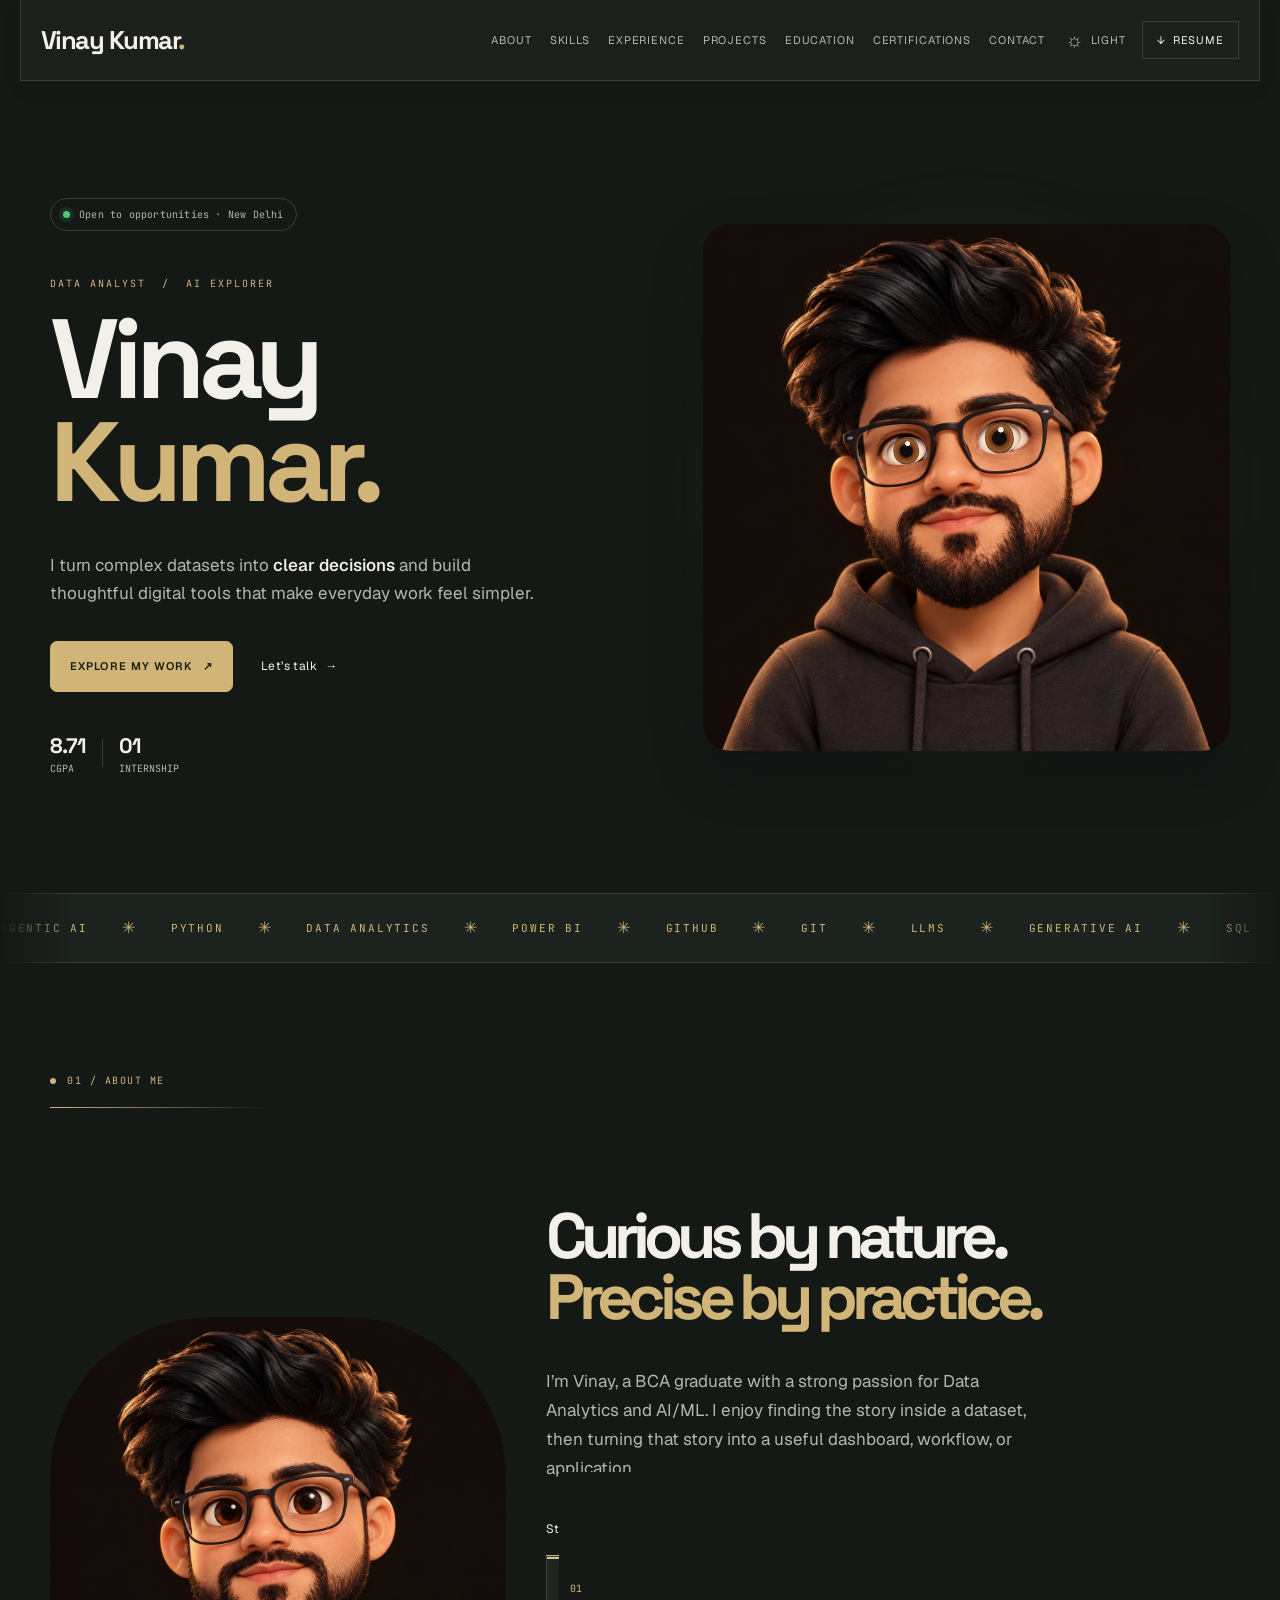
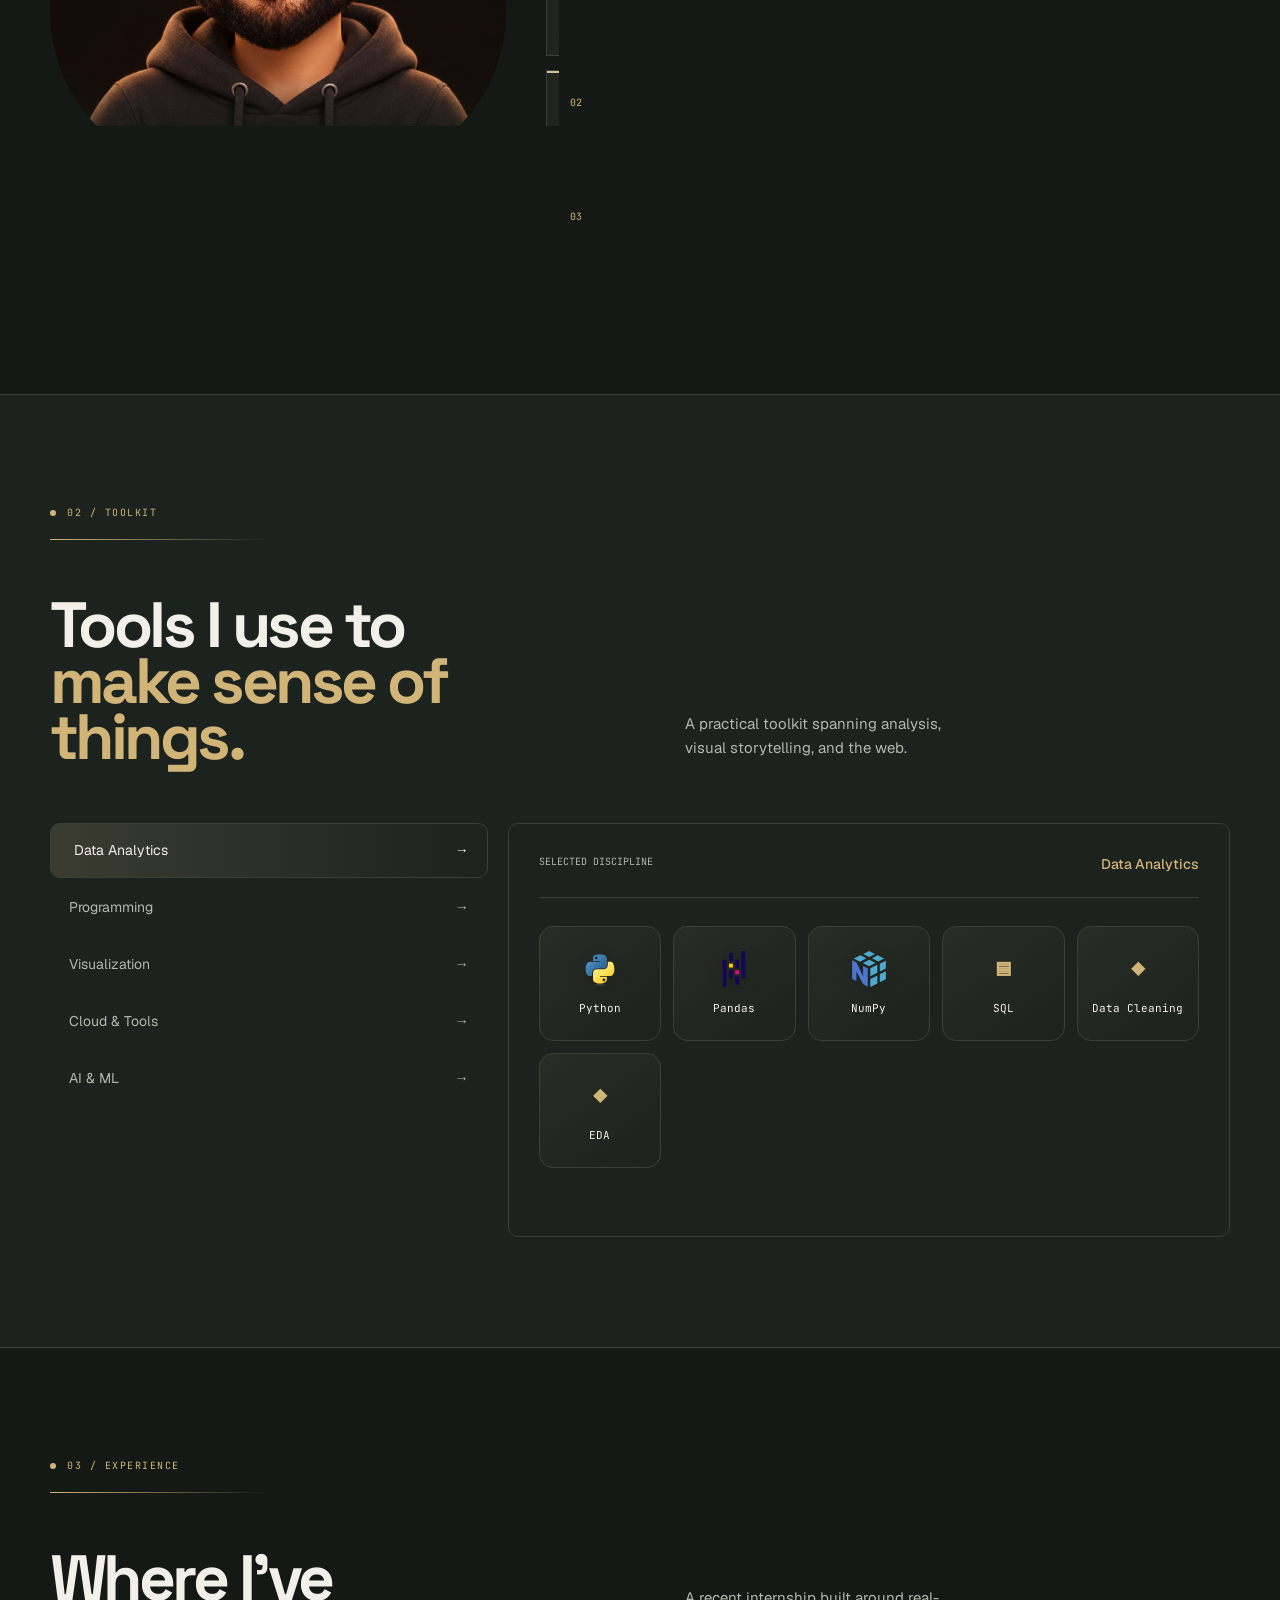
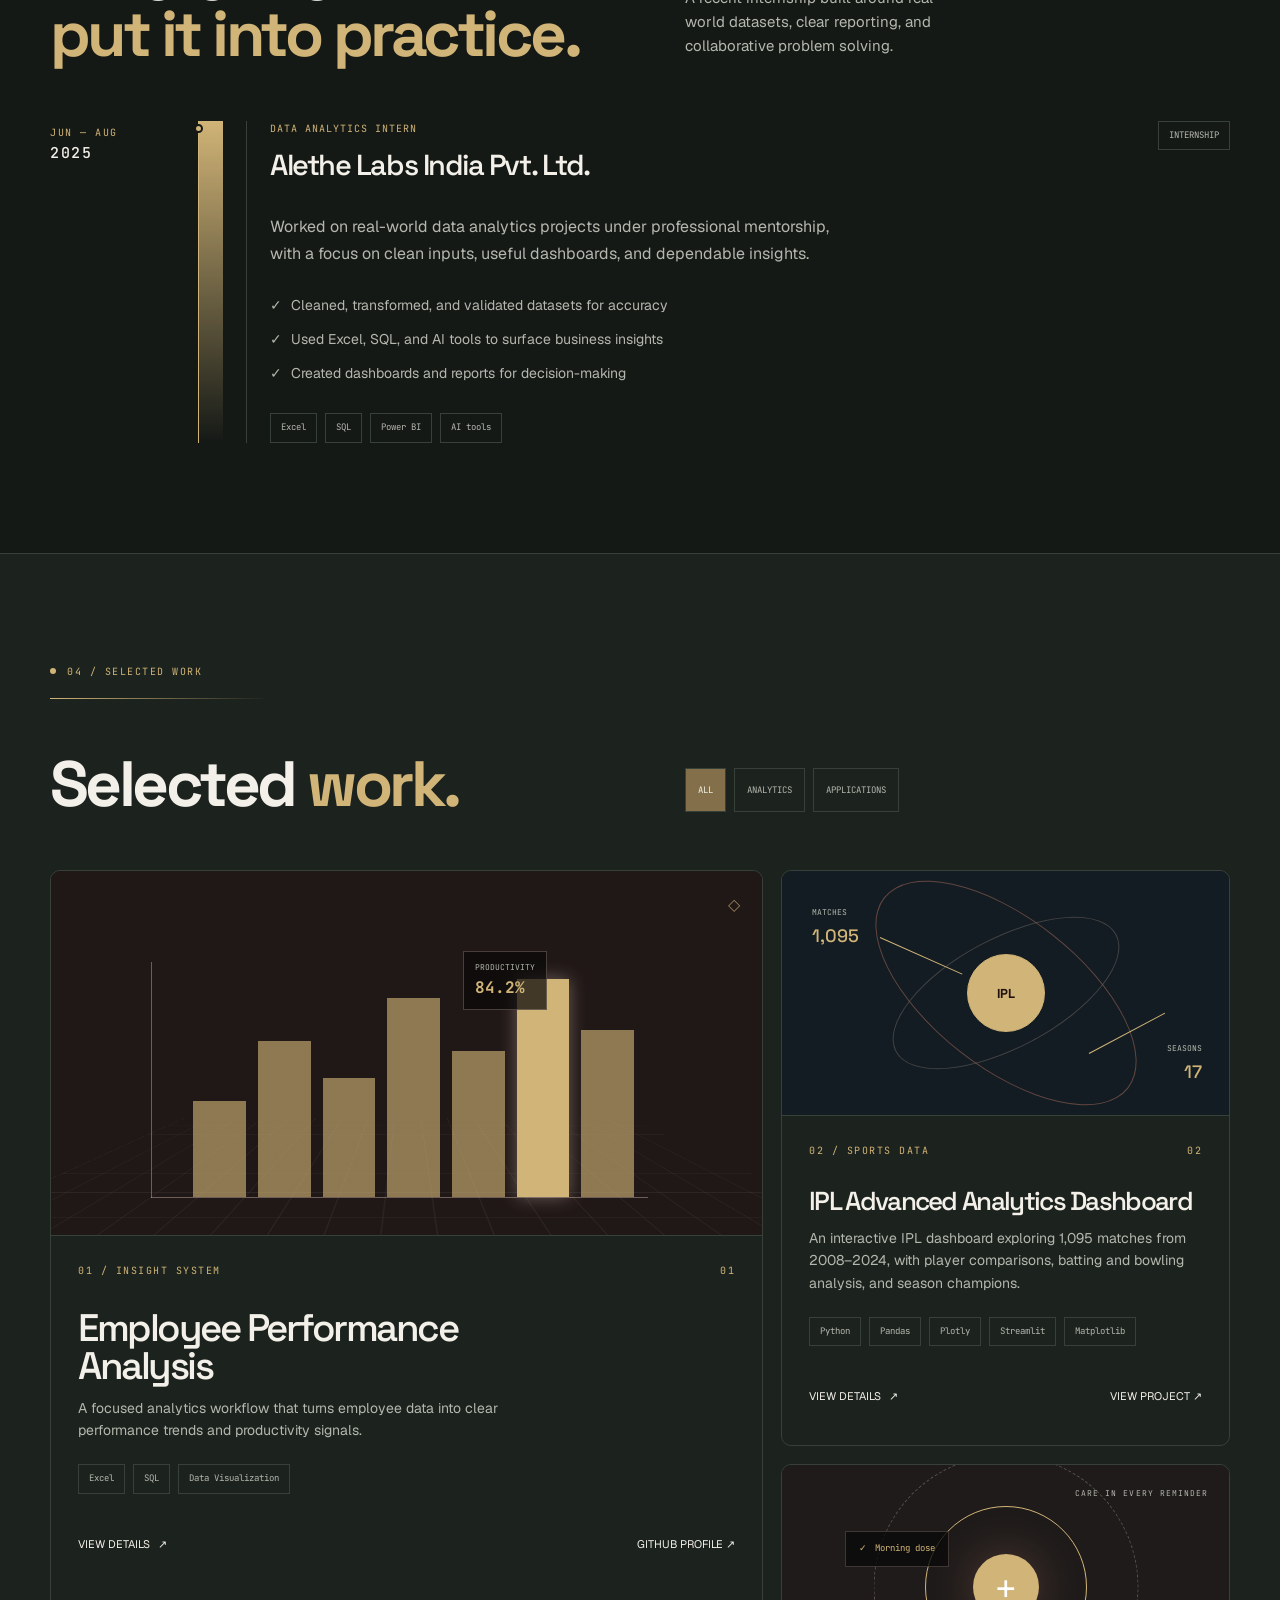
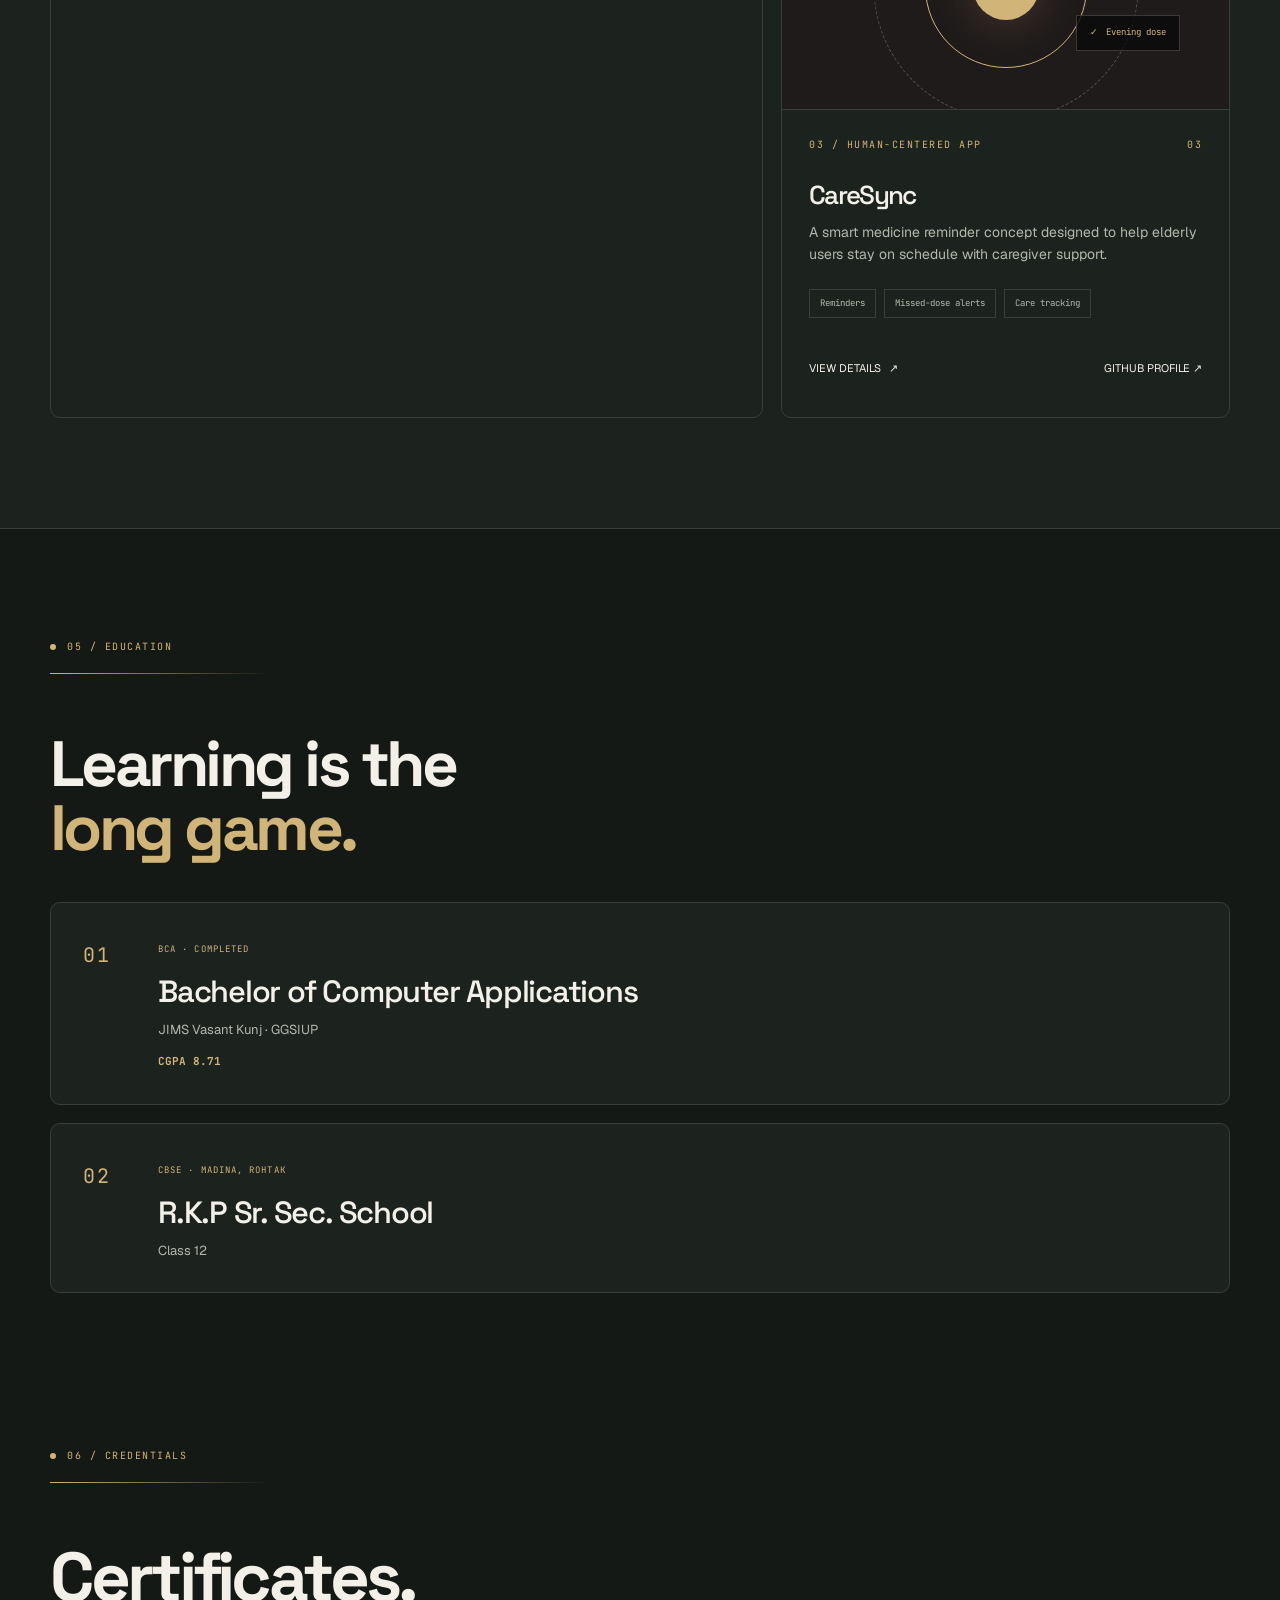
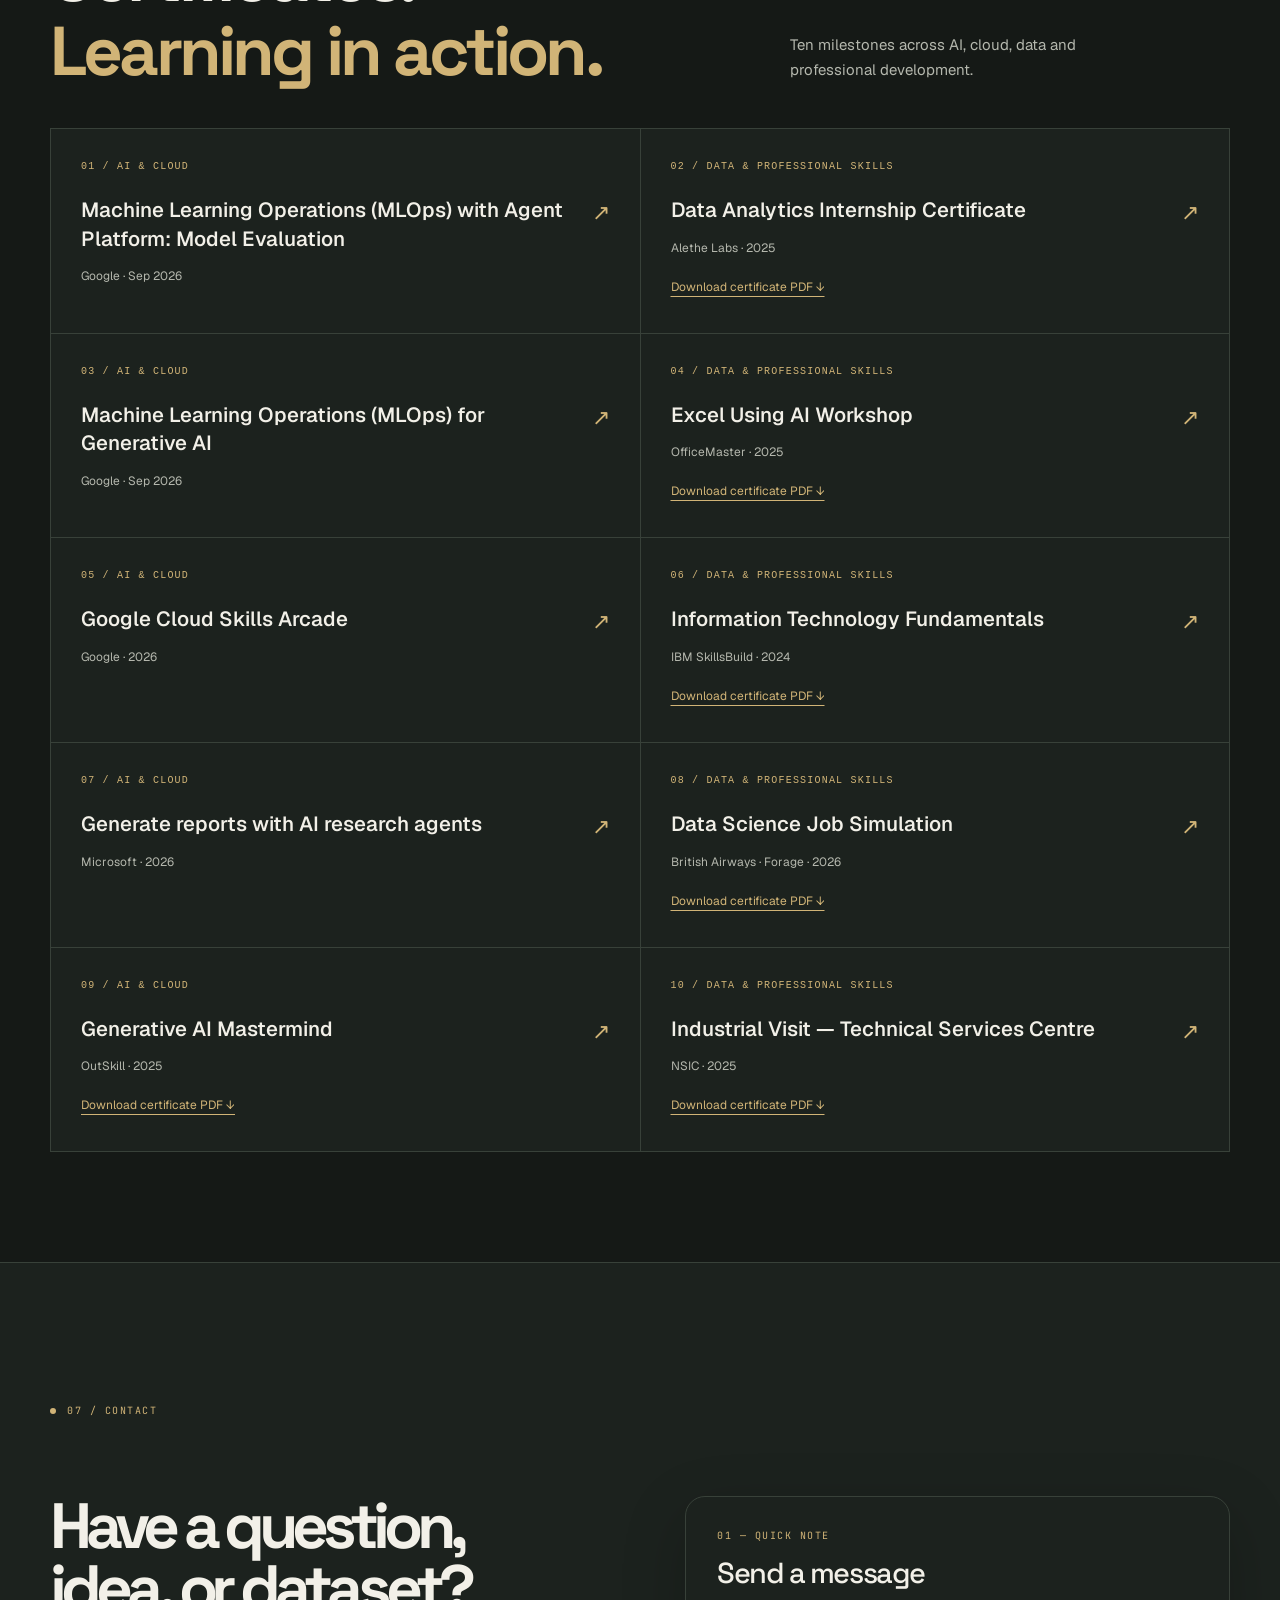
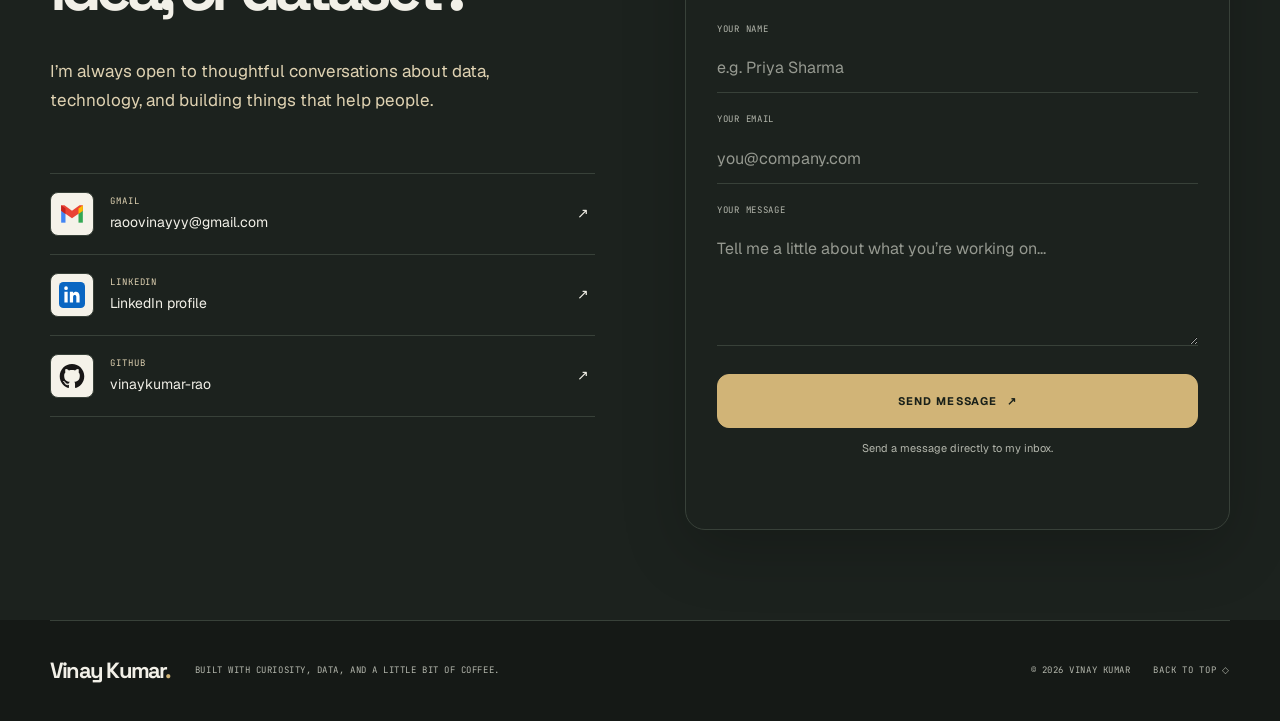
==== commit 91cc0a64: "Update resume link to vinayresume.pdf" ====
--- a/index.html
+++ b/index.html
@@ -43,7 +43,7 @@
             <span size="16" aria-hidden="true">☼</span><span>Light</span></button
           ><a
             class="header-resume"
-            href="assets/resume.pdf"
+            href="assets/vinayresume.pdf"
             target="_blank"
             rel="noreferrer"
             data-testid="header-resume-link"
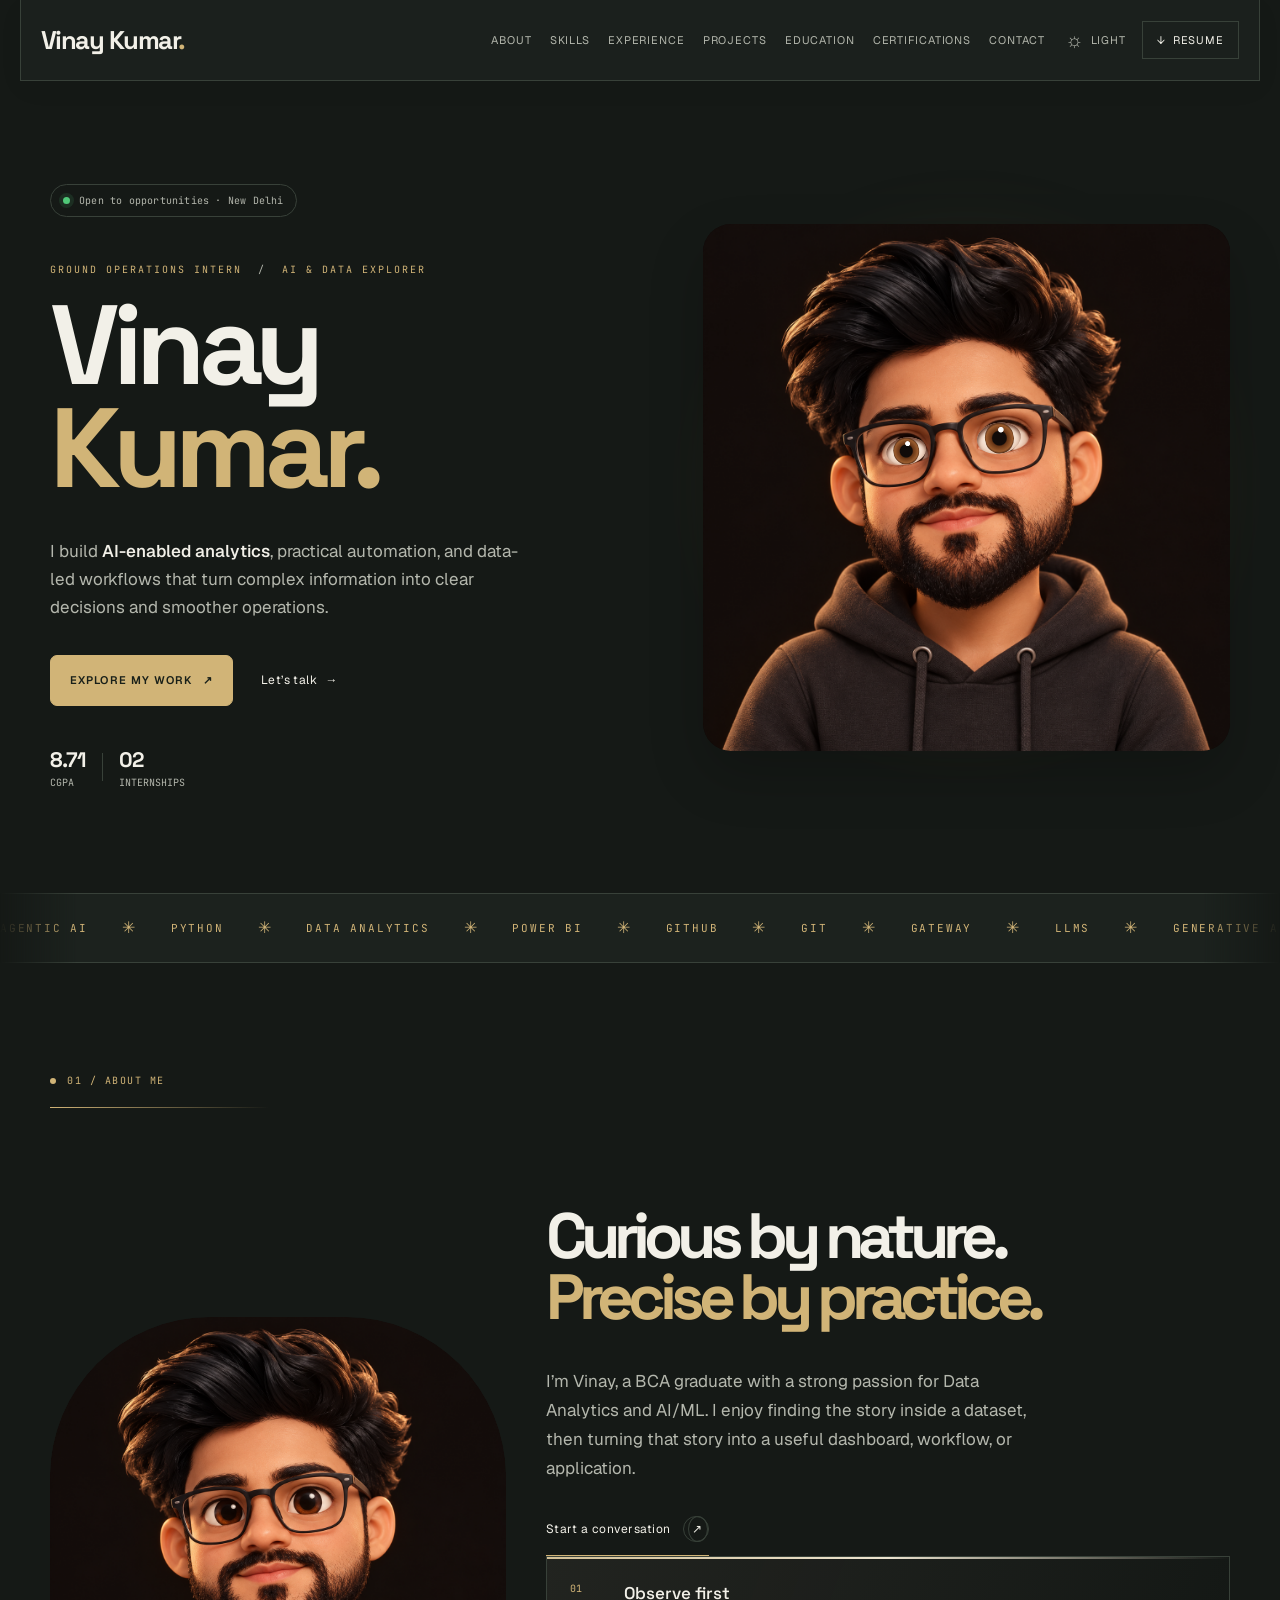
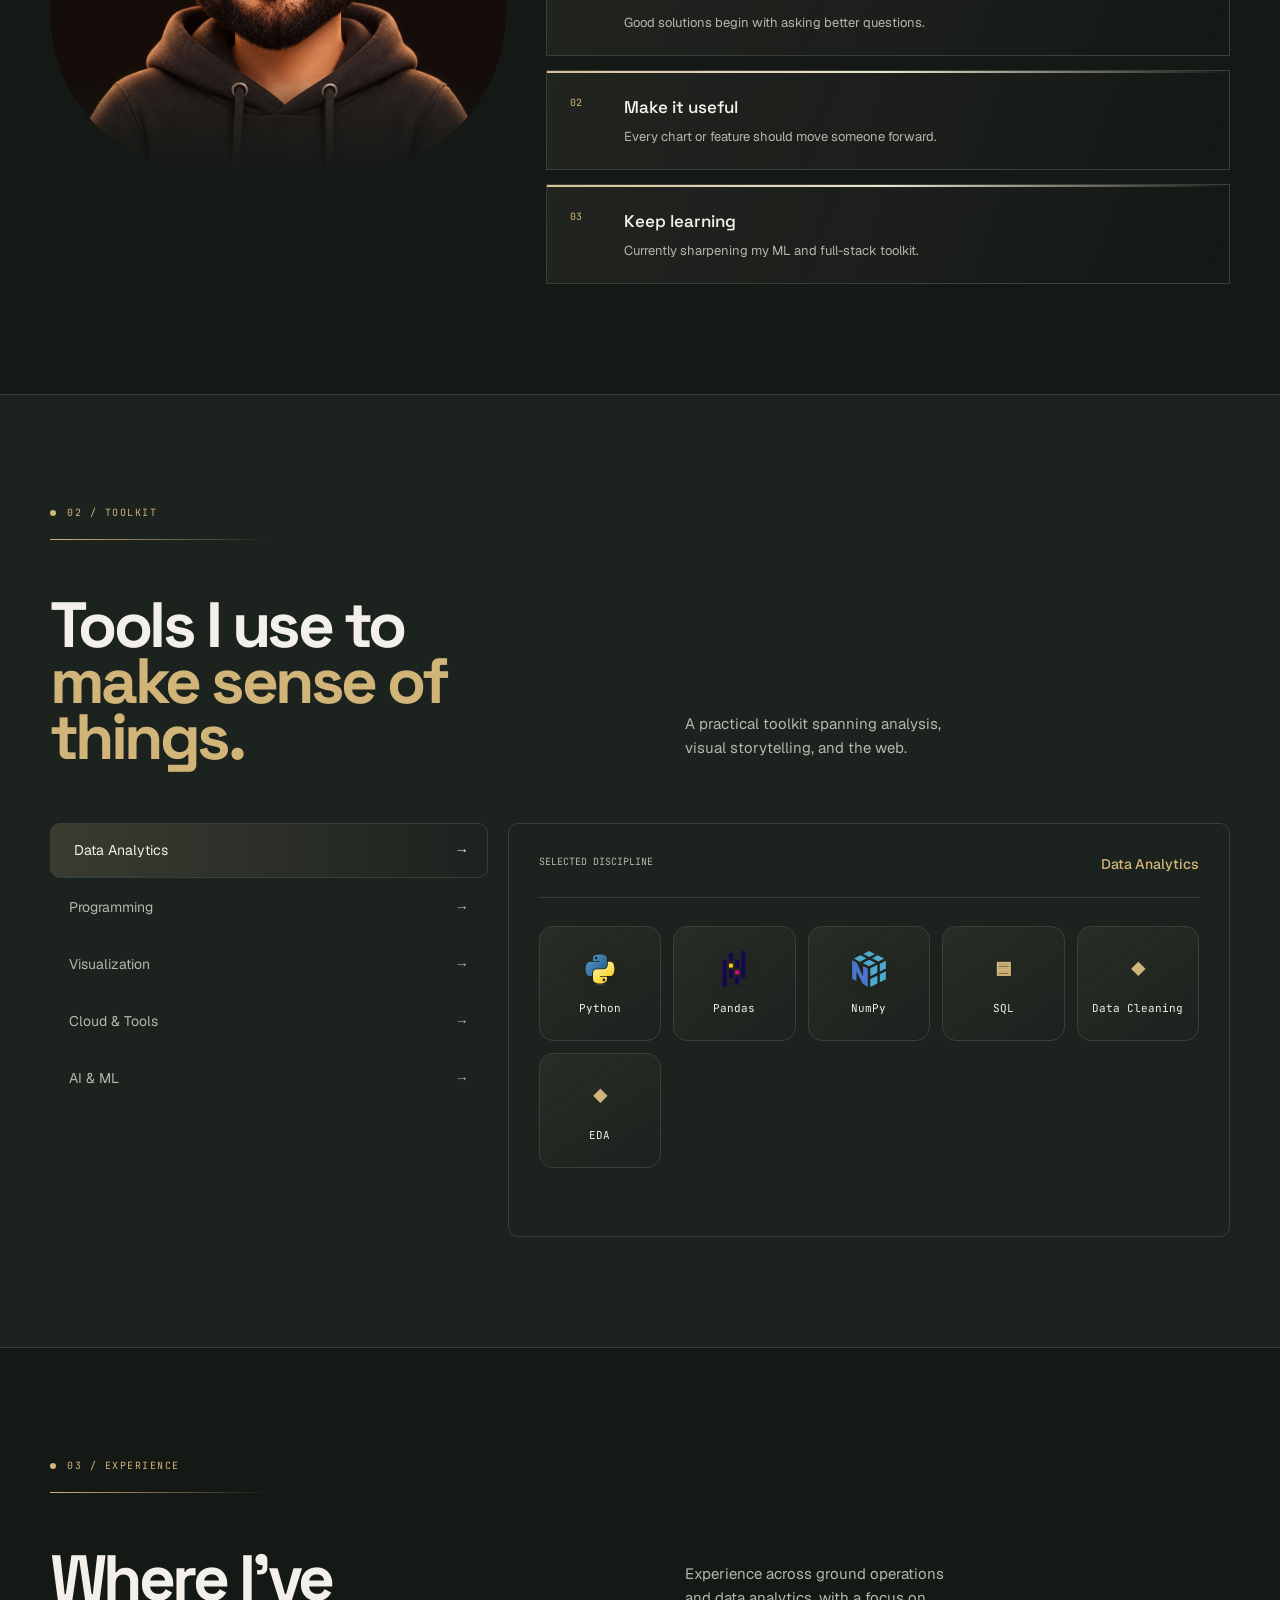
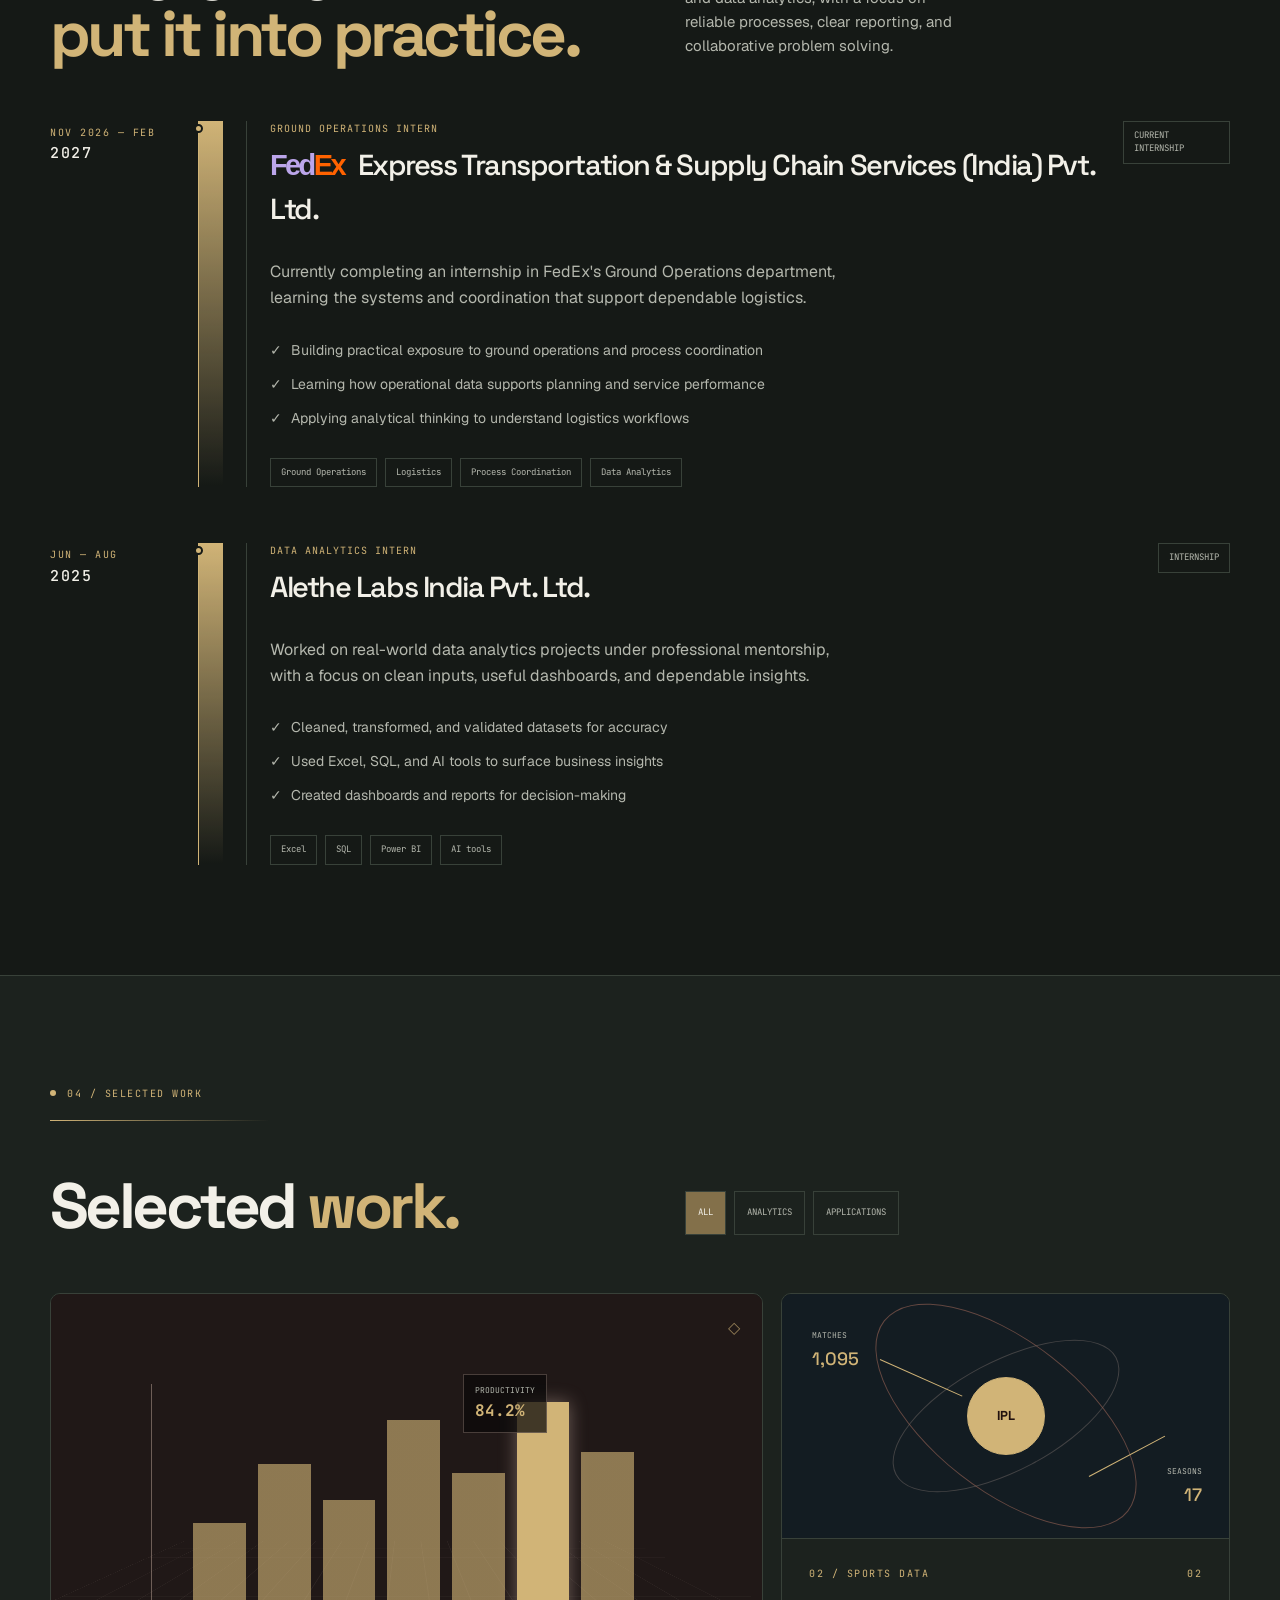
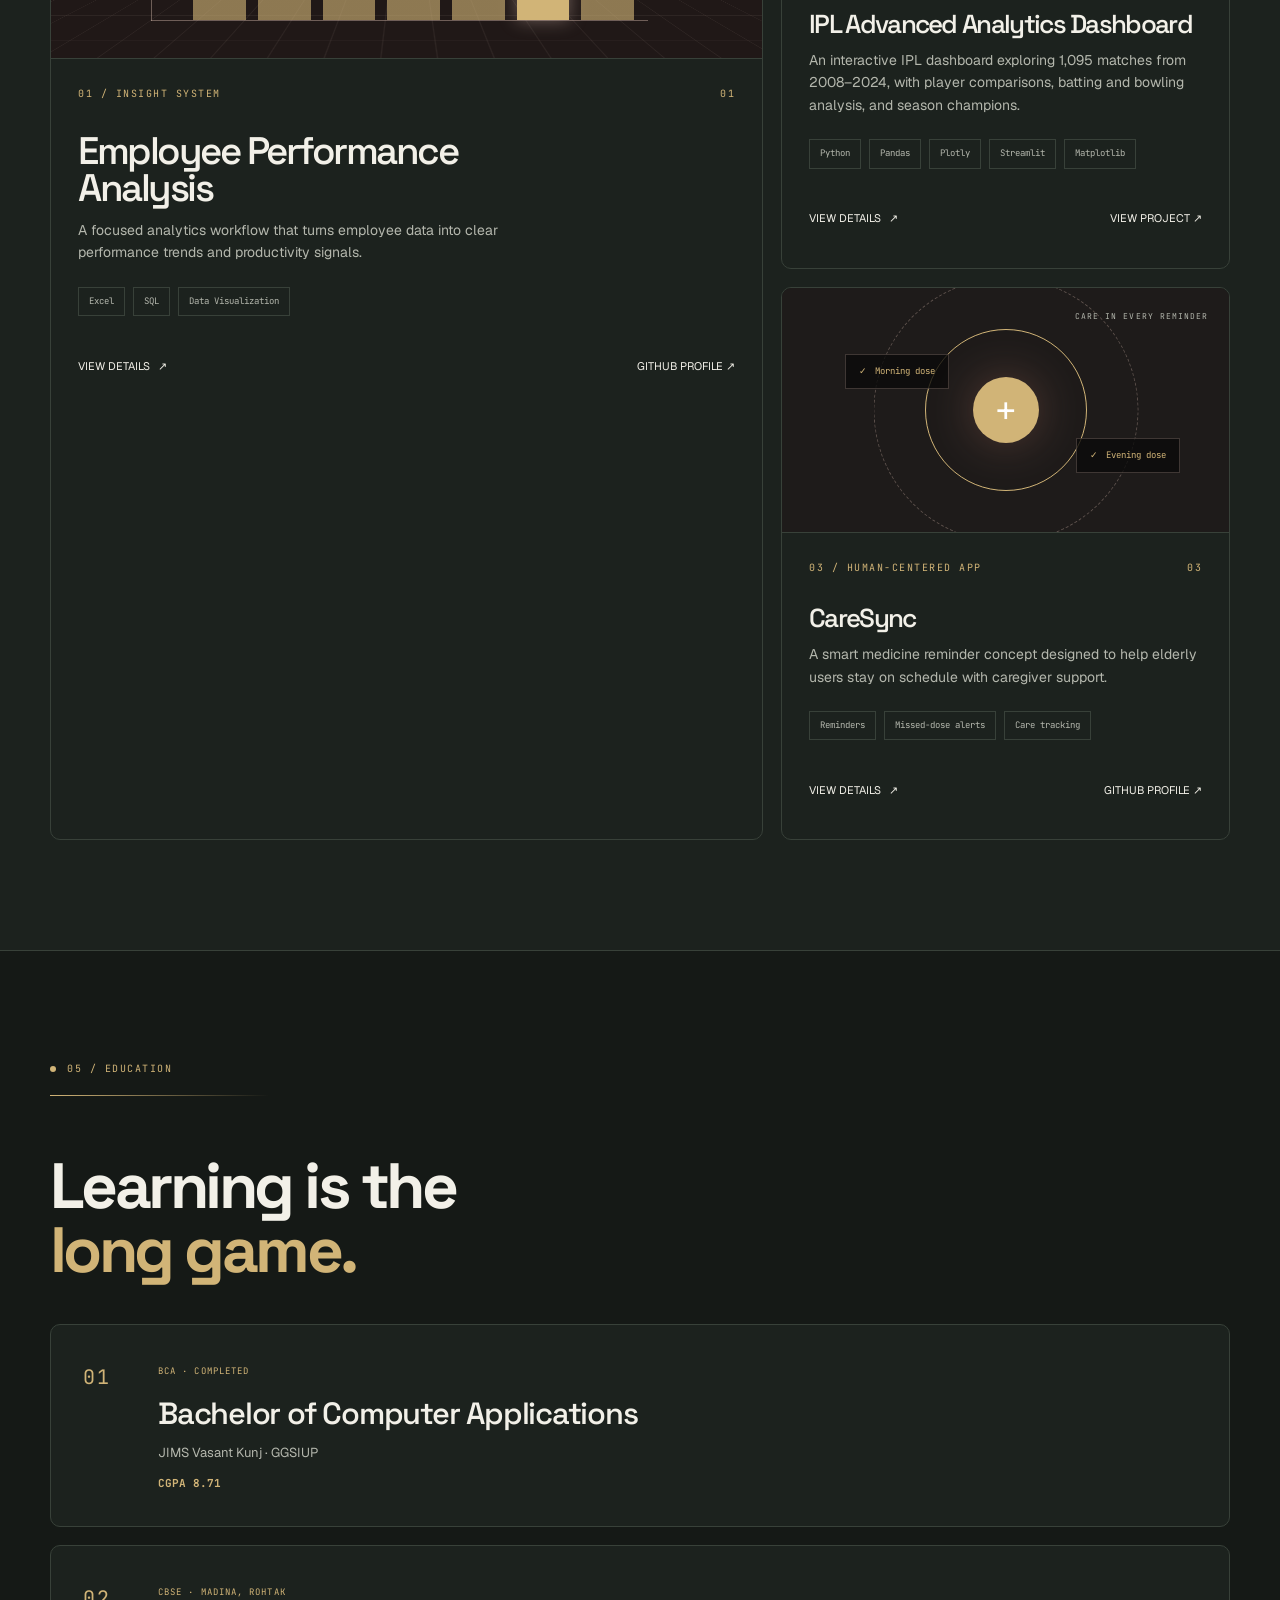
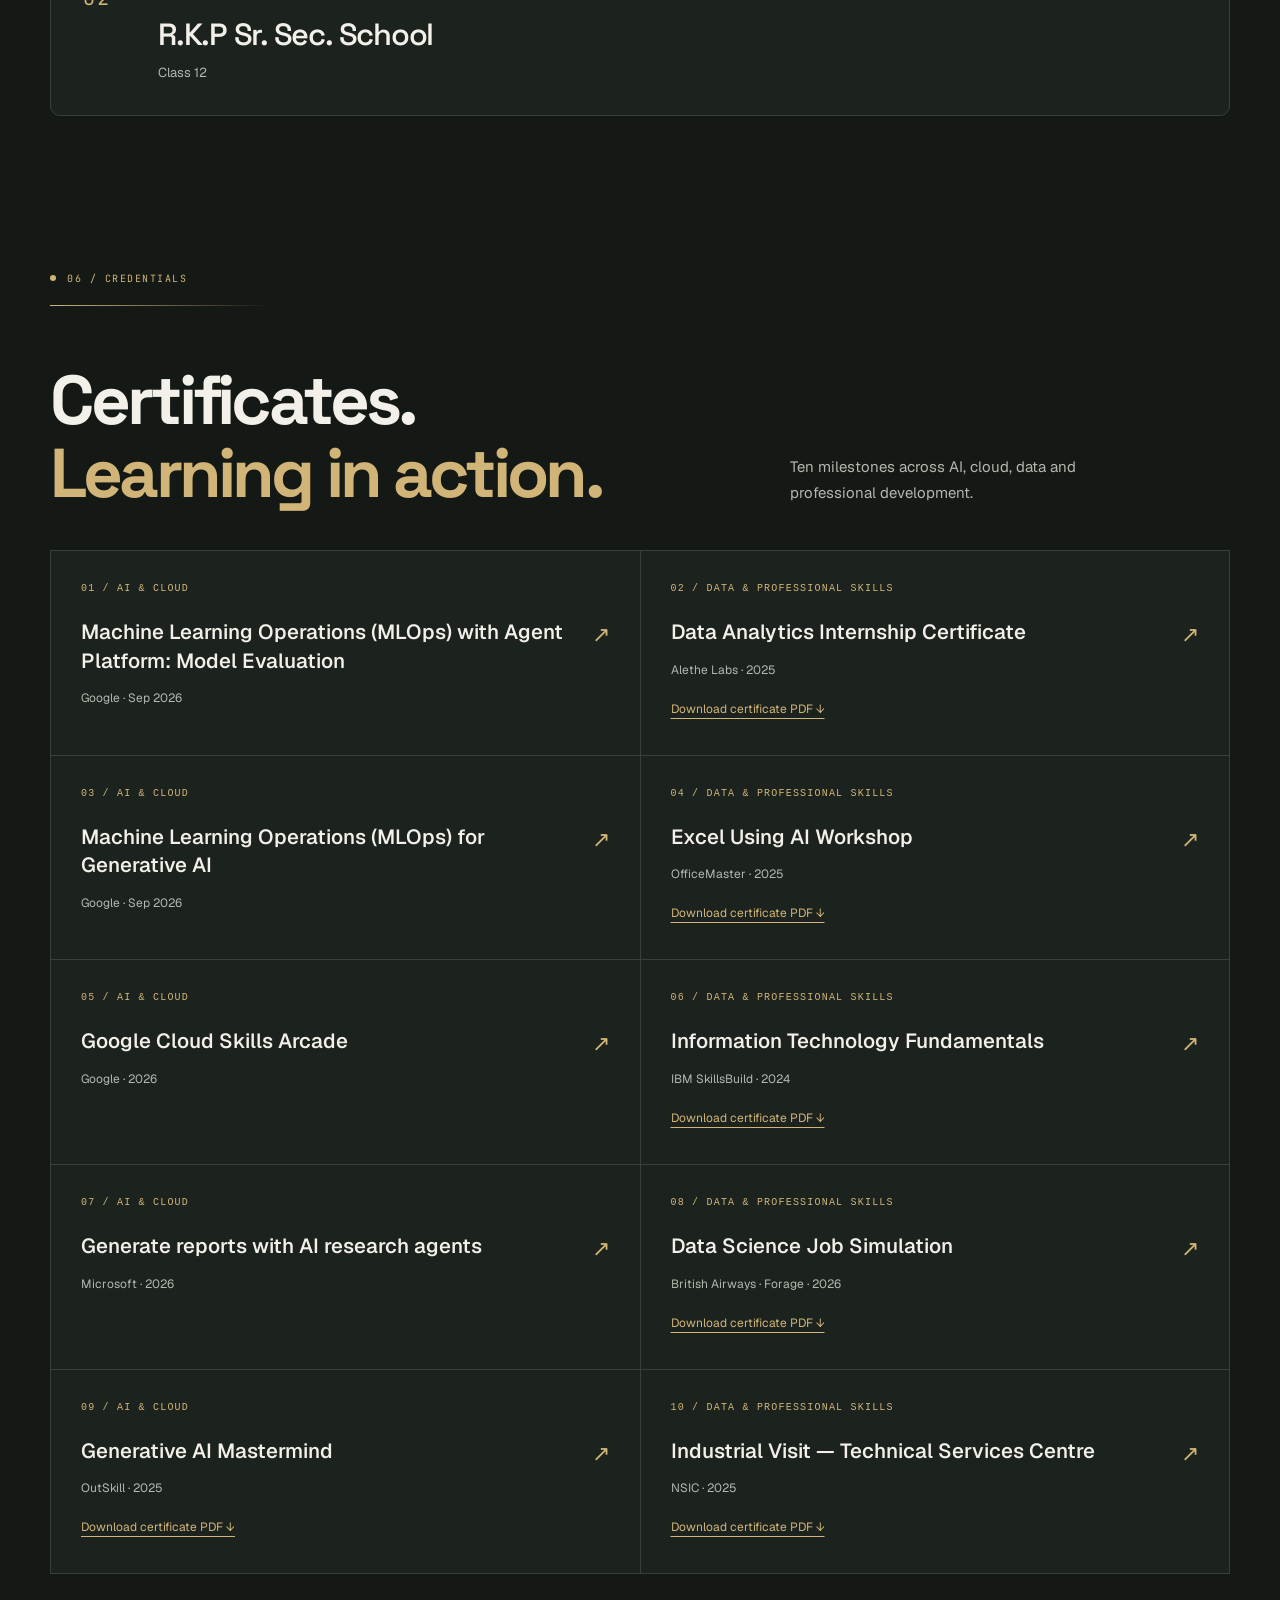
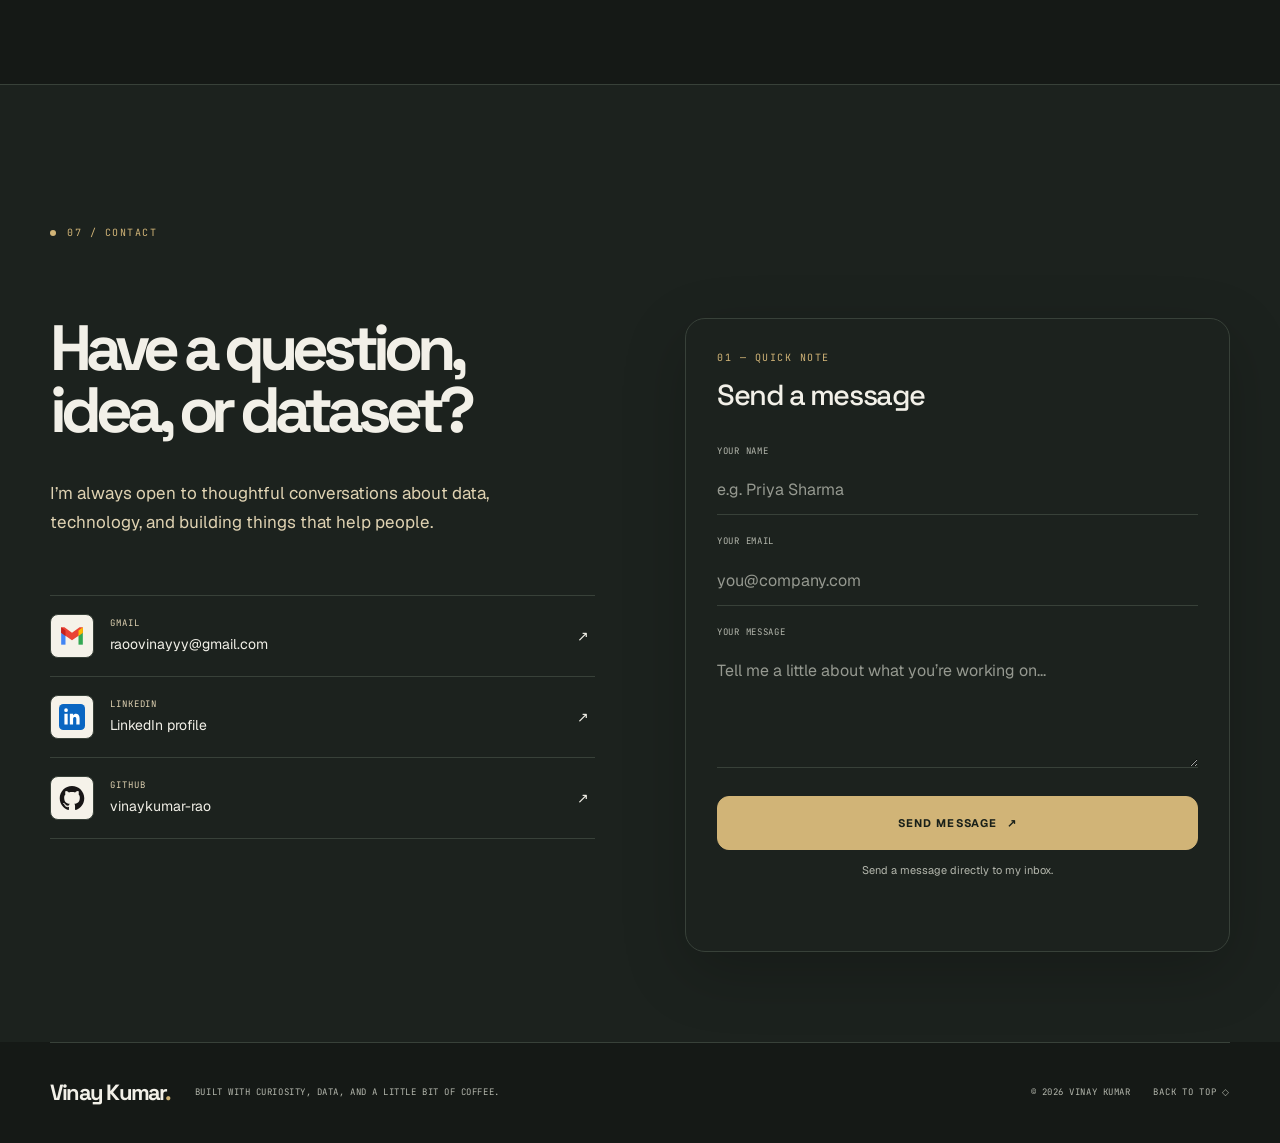
==== commit 772fdd5d: "Revise resume link and enhance experience section Updated resume link and modified job titles and de" ====
--- a/index.html
+++ b/index.html
@@ -43,9 +43,8 @@
             <span size="16" aria-hidden="true">☼</span><span>Light</span></button
           ><a
             class="header-resume"
-            href="assets/vinayresume.pdf"
-            target="_blank"
-            rel="noreferrer"
+            href="assets/vinaykumarresume.pdf"
+            data-document-title="Vinay Kumar - Resume"
             data-testid="header-resume-link"
             ><span size="15" aria-hidden="true">↓</span> Resume</a
           ><button
@@ -64,12 +63,12 @@
               <span></span> Open to opportunities · New Delhi
             </div>
             <p class="hero-kicker" data-testid="hero-kicker">
-              DATA ANALYST <span>/</span> AI EXPLORER
+              GROUND OPERATIONS INTERN <span>/</span> AI &amp; DATA EXPLORER
             </p>
             <h1 data-testid="hero-name-heading">Vinay<br /><em>Kumar.</em></h1>
             <p class="hero-intro" data-testid="hero-intro">
-              I turn complex datasets into <strong>clear decisions</strong> and build thoughtful
-              digital tools that make everyday work feel simpler.
+              I build <strong>AI-enabled analytics</strong>, practical automation, and data-led
+              workflows that turn complex information into clear decisions and smoother operations.
             </p>
             <div class="hero-cta-row" data-testid="hero-actions">
               <button class="button button--accent" data-testid="hero-projects-button">
@@ -80,7 +79,7 @@
             </div>
             <div class="hero-proof" data-testid="hero-proof-points">
               <span><strong>8.71</strong> CGPA</span><i></i
-              ><span><strong>01</strong> internship</span>
+              ><span><strong>02</strong> internships</span>
             </div>
           </div>
           <div class="hero-portrait-wrap" data-testid="hero-portrait-wrap">
@@ -96,7 +95,7 @@
           </div>
         </section>
         <div class="marquee-strip" aria-label="Skills" data-testid="capability-marquee">
-          <div class="marquee-track"><div class="marquee-group"><span>Agentic AI</span><i aria-hidden="true">✳</i><span>Python</span><i aria-hidden="true">✳</i><span>Data Analytics</span><i aria-hidden="true">✳</i><span>Power BI</span><i aria-hidden="true">✳</i><span>GitHub</span><i aria-hidden="true">✳</i><span>Git</span><i aria-hidden="true">✳</i><span>LLMs</span><i aria-hidden="true">✳</i><span>Generative AI</span><i aria-hidden="true">✳</i><span>SQL</span><i aria-hidden="true">✳</i><span>Pandas</span><i aria-hidden="true">✳</i><span>NumPy</span><i aria-hidden="true">✳</i><span>Excel</span><i aria-hidden="true">✳</i><span>Machine Learning</span><i aria-hidden="true">✳</i><span>AI Automation</span><i aria-hidden="true">✳</i><span>JavaScript</span><i aria-hidden="true">✳</i></div><div class="marquee-group" aria-hidden="true"><span>Agentic AI</span><i aria-hidden="true">✳</i><span>Python</span><i aria-hidden="true">✳</i><span>Data Analytics</span><i aria-hidden="true">✳</i><span>Power BI</span><i aria-hidden="true">✳</i><span>GitHub</span><i aria-hidden="true">✳</i><span>Git</span><i aria-hidden="true">✳</i><span>LLMs</span><i aria-hidden="true">✳</i><span>Generative AI</span><i aria-hidden="true">✳</i><span>SQL</span><i aria-hidden="true">✳</i><span>Pandas</span><i aria-hidden="true">✳</i><span>NumPy</span><i aria-hidden="true">✳</i><span>Excel</span><i aria-hidden="true">✳</i><span>Machine Learning</span><i aria-hidden="true">✳</i><span>AI Automation</span><i aria-hidden="true">✳</i><span>JavaScript</span><i aria-hidden="true">✳</i></div></div>
+          <div class="marquee-track"><div class="marquee-group"><span>Agentic AI</span><i aria-hidden="true">✳</i><span>Python</span><i aria-hidden="true">✳</i><span>Data Analytics</span><i aria-hidden="true">✳</i><span>Power BI</span><i aria-hidden="true">✳</i><span>GitHub</span><i aria-hidden="true">✳</i><span>Git</span><i aria-hidden="true">✳</i><span>Gateway</span><i aria-hidden="true">✳</i><span>LLMs</span><i aria-hidden="true">✳</i><span>Generative AI</span><i aria-hidden="true">✳</i><span>SQL</span><i aria-hidden="true">✳</i><span>Pandas</span><i aria-hidden="true">✳</i><span>NumPy</span><i aria-hidden="true">✳</i><span>Excel</span><i aria-hidden="true">✳</i><span>Machine Learning</span><i aria-hidden="true">✳</i><span>AI Automation</span><i aria-hidden="true">✳</i><span>JavaScript</span><i aria-hidden="true">✳</i></div><div class="marquee-group" aria-hidden="true"><span>Agentic AI</span><i aria-hidden="true">✳</i><span>Python</span><i aria-hidden="true">✳</i><span>Data Analytics</span><i aria-hidden="true">✳</i><span>Power BI</span><i aria-hidden="true">✳</i><span>GitHub</span><i aria-hidden="true">✳</i><span>Git</span><i aria-hidden="true">✳</i><span>Gateway</span><i aria-hidden="true">✳</i><span>LLMs</span><i aria-hidden="true">✳</i><span>Generative AI</span><i aria-hidden="true">✳</i><span>SQL</span><i aria-hidden="true">✳</i><span>Pandas</span><i aria-hidden="true">✳</i><span>NumPy</span><i aria-hidden="true">✳</i><span>Excel</span><i aria-hidden="true">✳</i><span>Machine Learning</span><i aria-hidden="true">✳</i><span>AI Automation</span><i aria-hidden="true">✳</i><span>JavaScript</span><i aria-hidden="true">✳</i></div></div>
         </div>
         <section id="about" class="content-section page-container" data-testid="about-section">
           <div class="section-label" data-testid="about-section-label">
@@ -196,9 +195,29 @@
           <div class="section-heading-row">
             <h2 data-testid="experience-heading">Where I’ve<br /><em>put it into practice.</em></h2>
             <p data-testid="experience-description">
-              A recent internship built around real-world datasets, clear reporting, and
-              collaborative problem solving.
+              Experience across ground operations and data analytics, with a focus on reliable
+              processes, clear reporting, and collaborative problem solving.
             </p>
+          </div>
+          <div class="experience-item experience-item--fedex" data-testid="experience-item-fedex">
+            <div class="experience-date">NOV 2026 — FEB<br /><strong>2027</strong></div>
+            <div class="experience-marker"><span></span></div>
+            <div class="experience-content">
+              <div class="experience-title">
+                <div>
+                  <p>Ground Operations Intern</p>
+                  <h3 data-testid="experience-role-fedex"><span class="fedex-wordmark" role="img" aria-label="FedEx"><b>Fed</b><strong>Ex</strong></span> Express Transportation &amp; Supply Chain Services (India) Pvt. Ltd.</h3>
+                </div>
+                <span class="experience-badge">Current internship</span>
+              </div>
+              <p>Currently completing an internship in FedEx's Ground Operations department, learning the systems and coordination that support dependable logistics.</p>
+              <ul>
+                <li><span size="15" aria-hidden="true">✓</span> Building practical exposure to ground operations and process coordination</li>
+                <li><span size="15" aria-hidden="true">✓</span> Learning how operational data supports planning and service performance</li>
+                <li><span size="15" aria-hidden="true">✓</span> Applying analytical thinking to understand logistics workflows</li>
+              </ul>
+              <div class="tag-row"><span>Ground Operations</span><span>Logistics</span><span>Process Coordination</span><span>Data Analytics</span></div>
+            </div>
           </div>
           <div class="experience-item" data-testid="experience-item">
             <div class="experience-date">JUN — AUG<br /><strong>2025</strong></div>
@@ -666,6 +685,17 @@
         >GitHub profile ↗</a
       >
     </dialog>
+    <dialog id="document-dialog" class="document-dialog" aria-labelledby="document-title">
+      <div class="document-dialog__header">
+        <strong id="document-title">Document preview</strong>
+        <div class="document-dialog__actions">
+          <a id="document-download" download>Download</a>
+          <a id="document-open" target="_blank" rel="noopener noreferrer">Open in new tab</a>
+          <button id="document-close" class="dialog-close" type="button" aria-label="Close document preview">×</button>
+        </div>
+      </div>
+      <iframe id="document-frame" title="Document preview"></iframe>
+    </dialog>
     <dialog
       id="submission-dialog"
       class="submission-dialog"
--- a/updates.css
+++ b/updates.css
@@ -382,3 +382,19 @@
 .submission-dialog--light .submission-close {
   color: #75584a;
 }
+
+/* FedEx experience and in-page document previews. */
+.experience-item--fedex { margin-bottom: 56px; }
+.fedex-wordmark { display:inline-flex; align-items:baseline; margin-right:.28em; font-family:Arial,sans-serif; font-weight:800; letter-spacing:-.09em; white-space:nowrap; }
+.fedex-wordmark b { color:#4d148c; font-weight:800; }
+.fedex-wordmark strong { color:#ff6200; font-weight:800; }
+.portfolio-shell:not(.light-mode) .fedex-wordmark b { color:#bba5ea; }
+.document-dialog { width:min(1120px,calc(100% - 28px)); height:min(88dvh,850px); max-height:none; padding:0; overflow:hidden; background:var(--surface); color:var(--ink); border:1px solid var(--line); border-radius:14px; }
+.document-dialog::backdrop { background:#101b16cc; backdrop-filter:blur(8px); }
+.document-dialog__header { min-height:64px; display:flex; align-items:center; justify-content:space-between; gap:18px; padding:10px 18px 10px 22px; border-bottom:1px solid var(--line); }
+.document-dialog__header strong { overflow:hidden; text-overflow:ellipsis; white-space:nowrap; }
+.document-dialog__actions { display:flex; align-items:center; gap:16px; font-size:13px; white-space:nowrap; }
+.document-dialog__actions a { color:var(--clay); text-decoration:underline; text-underline-offset:4px; }
+.document-dialog .dialog-close { position:static; color:var(--ink); }
+.document-dialog iframe { display:block; width:100%; height:calc(100% - 64px); border:0; background:#fff; }
+@media(max-width:700px){.experience-item--fedex{margin-bottom:34px}.document-dialog{width:100%;height:100dvh;border-radius:0}.document-dialog__header{padding:8px 12px;gap:8px}.document-dialog__actions{gap:9px;font-size:11px}.document-dialog__header strong{font-size:13px}.document-dialog iframe{height:calc(100% - 60px)}}
